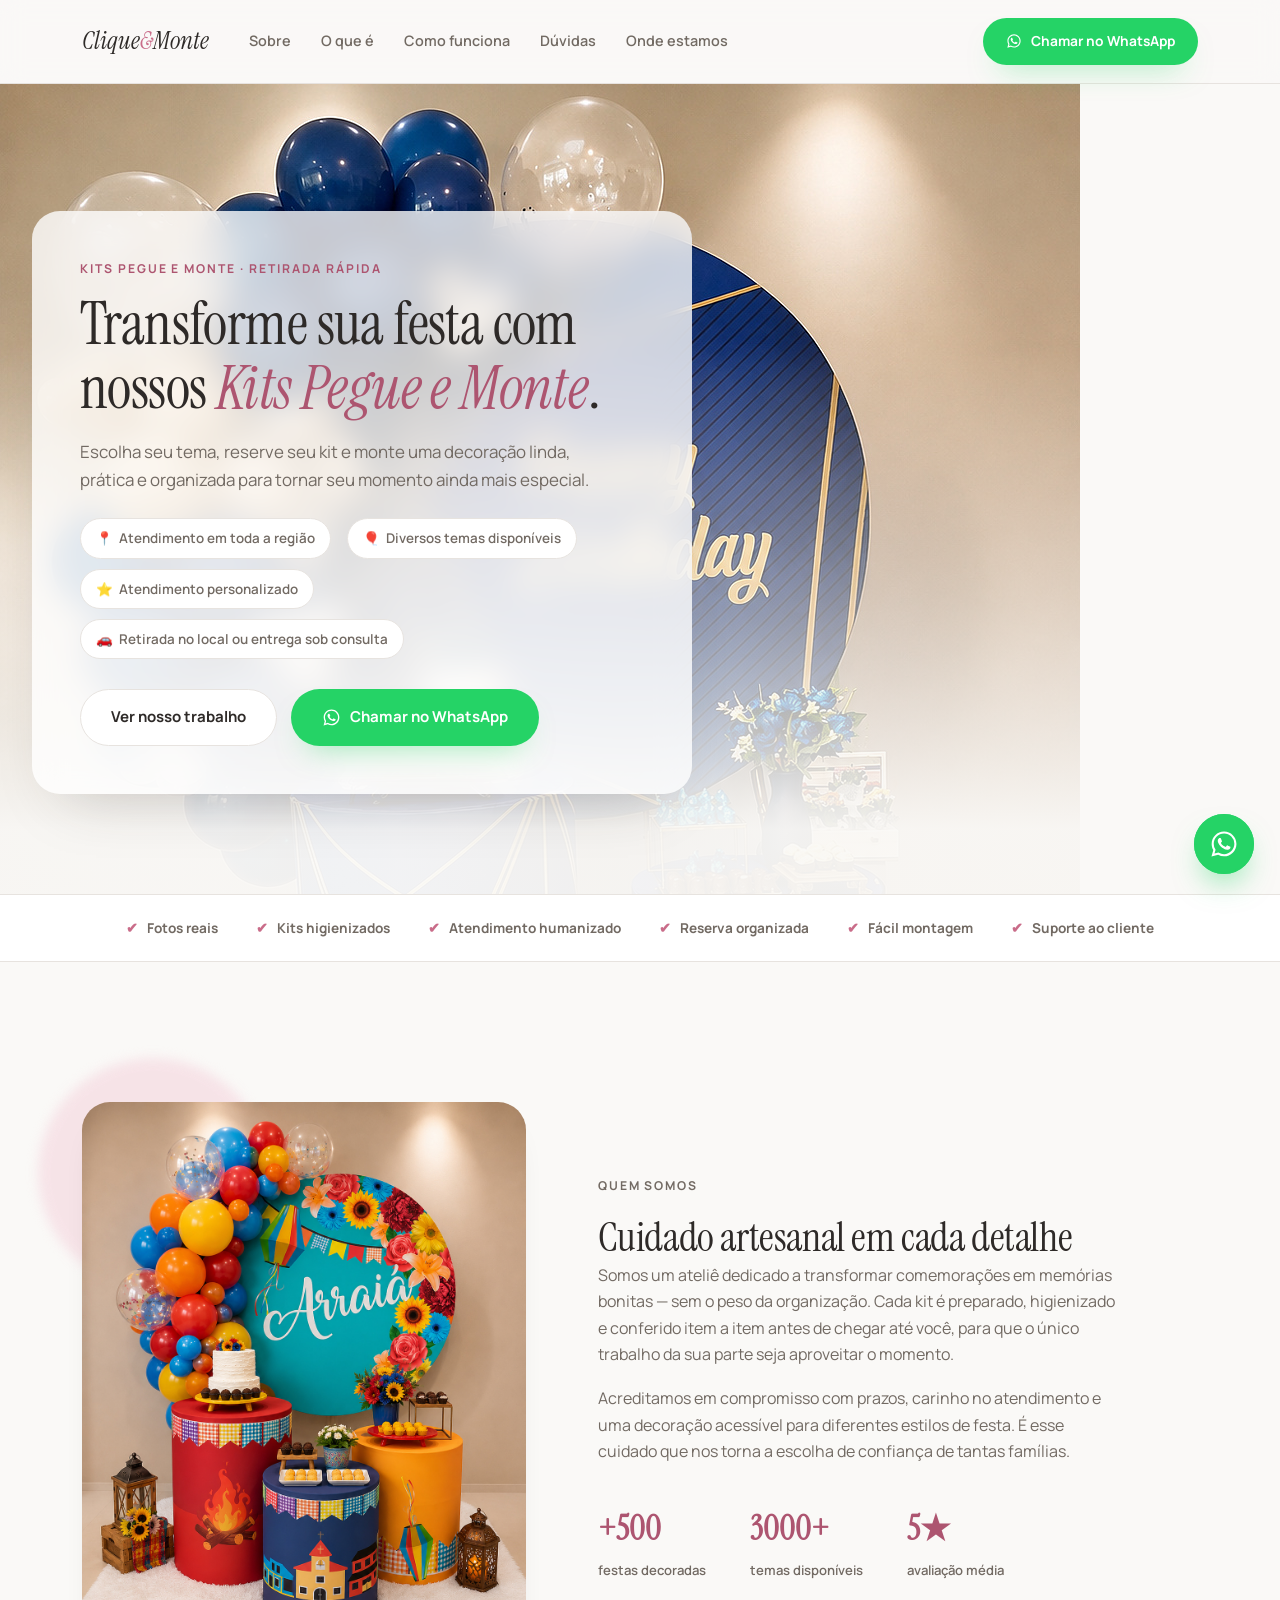
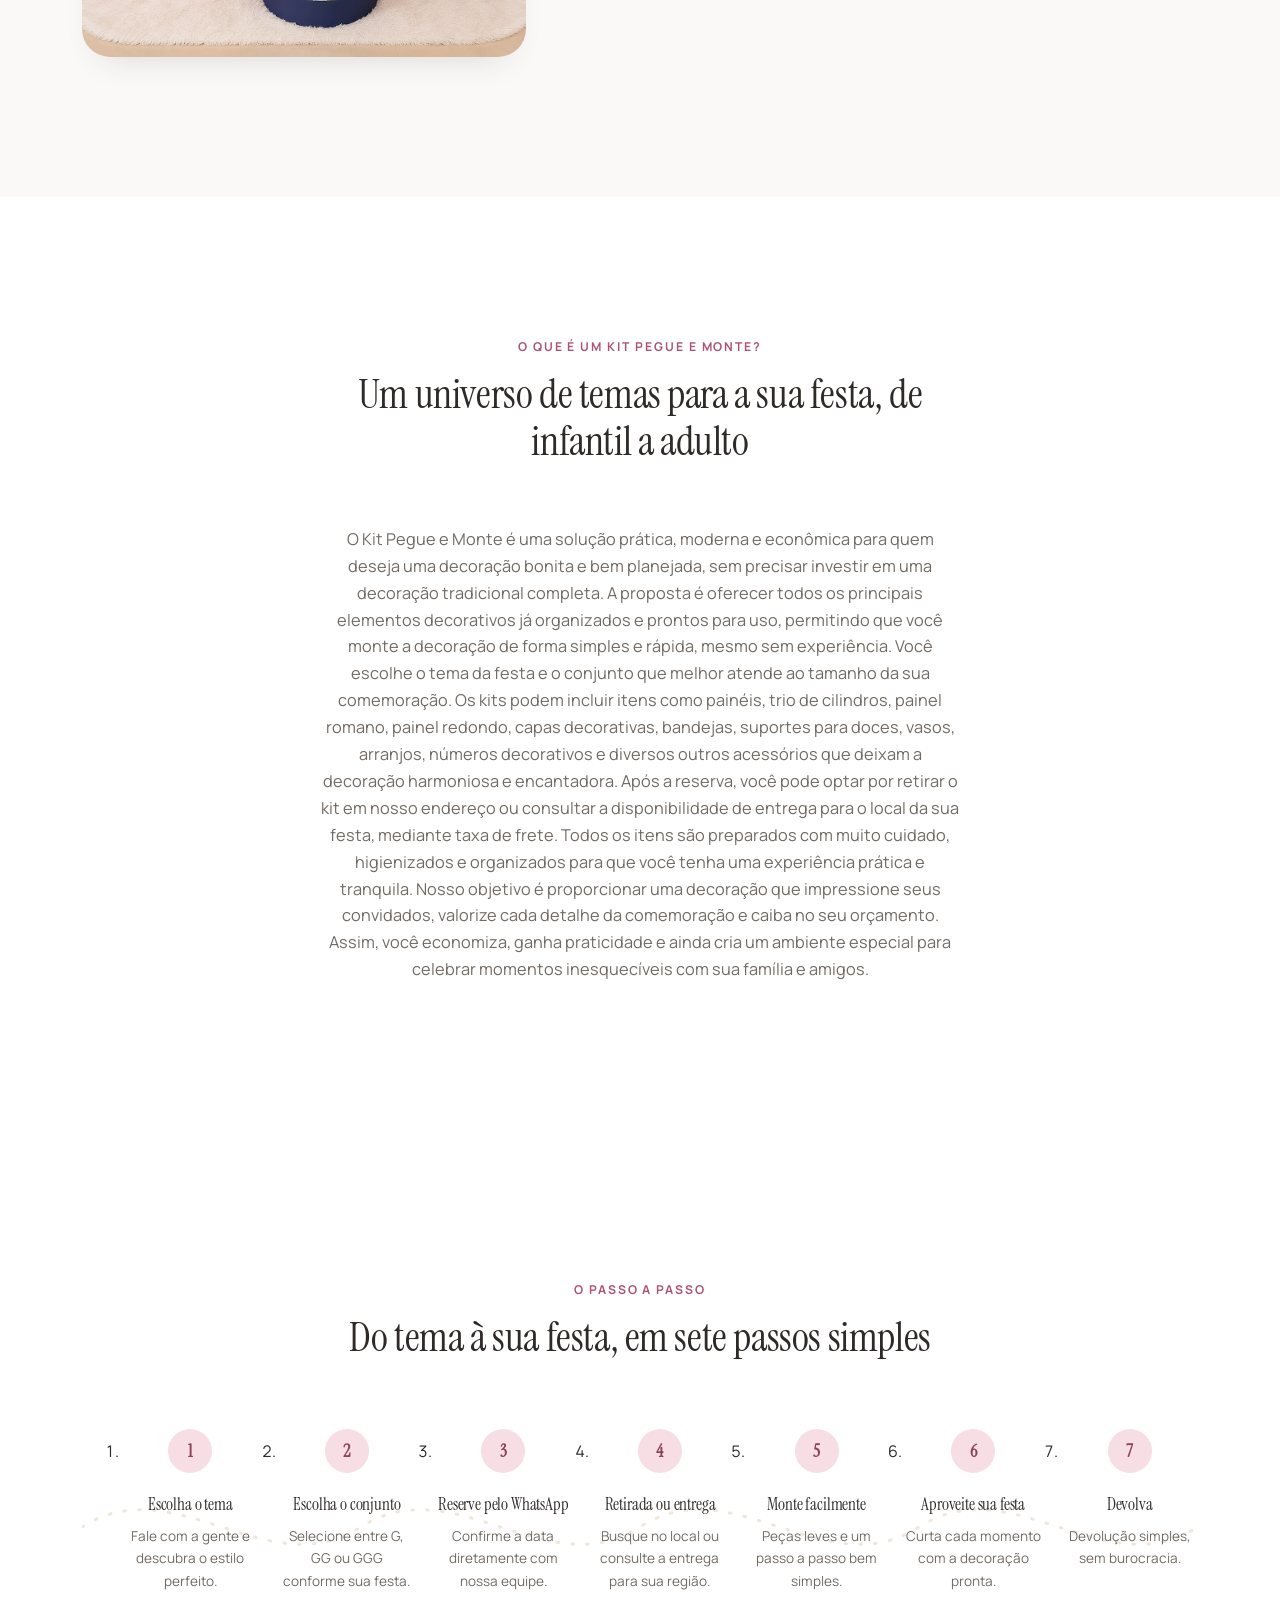
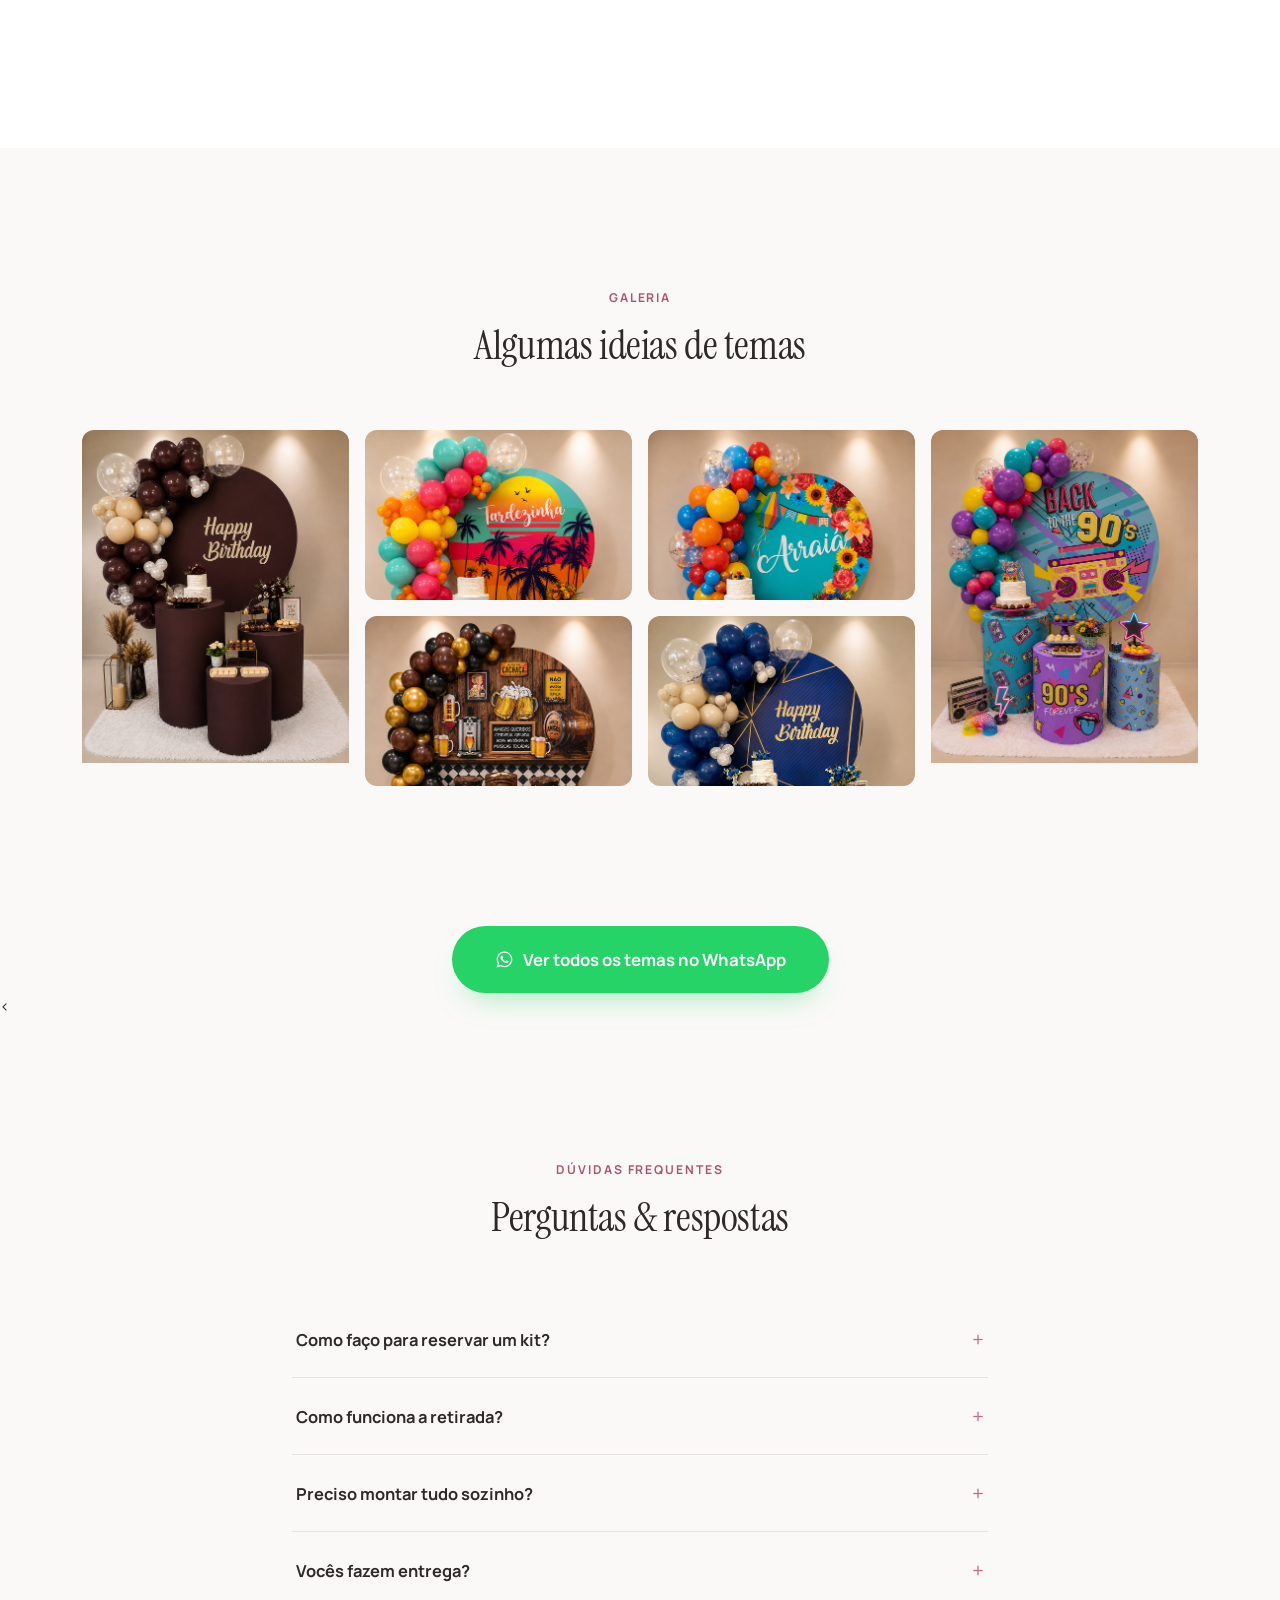
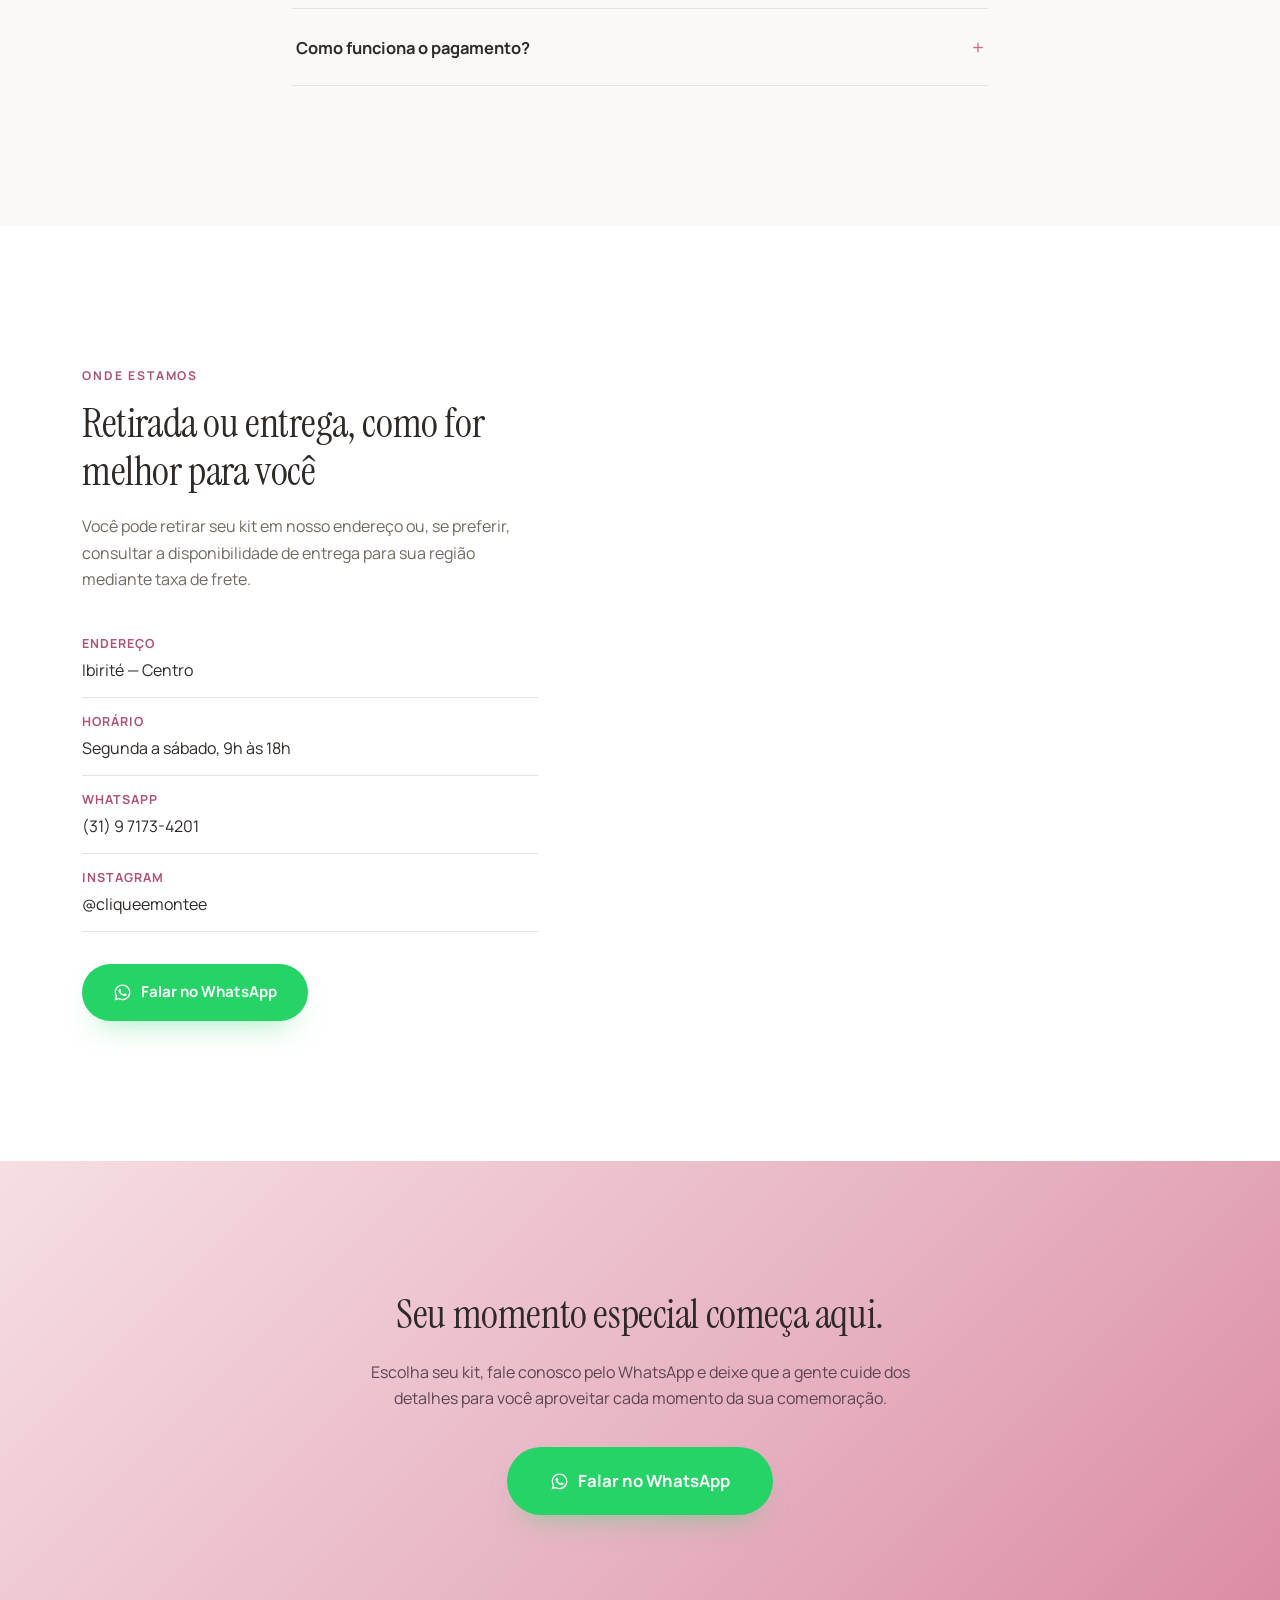
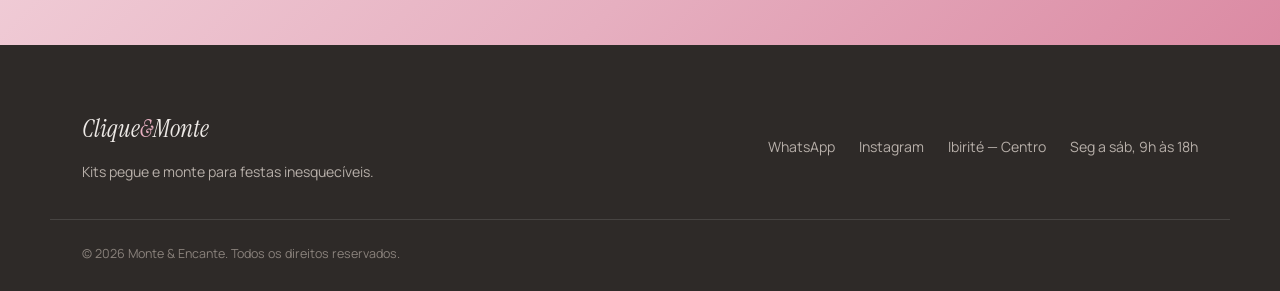
==== index.html @ 80a2d37a "teste1" ====
<!DOCTYPE html>
<html lang="pt-BR">

<head>
  <meta charset="UTF-8">
  <meta name="viewport" content="width=device-width, initial-scale=1.0">
  <title> Clique & Monte — Kits Pegue e Monte para Festas</title>
  <meta name="description"
    content="Locação de kits pegue e monte para decoração de festas. Escolha o tema, reserve, retire e monte com facilidade. Atendimento humanizado e opções para todos os orçamentos.">

  <meta property="og:type" content="website">
  <meta property="og:title" content="Ateliê Monte & Encante — Kits Pegue e Monte para Festas">
  <meta property="og:description"
    content="Escolha seu tema, reserve seu kit e monte uma decoração linda, prática e organizada para o seu momento especial.">
  <meta property="og:locale" content="pt_BR">

  <script type="application/ld+json">
{
  "@context": "https://schema.org",
  "@type": "LocalBusiness",
  "name": "Clique e Monte",
  "description": "Locação de kits pegue e monte para decoração de festas.",
  "areaServed": "Brasil",
  "priceRange": "$$"
}
</script>

  <link rel="preconnect" href="https://fonts.googleapis.com">
  <link rel="preconnect" href="https://fonts.gstatic.com" crossorigin>
  <link
    href="https://fonts.googleapis.com/css2?family=Instrument+Serif:ital@0;1&family=Manrope:wght@400;500;600;700;800&display=swap"
    rel="stylesheet">
  <link rel="stylesheet" href="style.css">
</head>

<body>

  <svg width="0" height="0" style="position:absolute" aria-hidden="true">
    <symbol id="wa-icon-path" viewBox="0 0 24 24">
      <path fill="currentColor"
        d="M12.04 2C6.58 2 2.13 6.45 2.13 11.91c0 1.75.46 3.44 1.32 4.94L2 22l5.29-1.39a9.87 9.87 0 0 0 4.75 1.21h.01c5.46 0 9.9-4.45 9.9-9.91C21.95 6.45 17.5 2 12.04 2Zm0 18.1a8.2 8.2 0 0 1-4.19-1.15l-.3-.18-3.14.82.84-3.06-.2-.32a8.18 8.18 0 0 1-1.26-4.4c0-4.53 3.69-8.22 8.25-8.22 2.2 0 4.27.86 5.83 2.42a8.17 8.17 0 0 1 2.41 5.81c0 4.53-3.69 8.28-8.24 8.28Zm4.52-6.16c-.25-.12-1.47-.72-1.7-.81-.23-.08-.39-.12-.56.13-.17.25-.64.81-.78.97-.14.17-.29.19-.53.06-.25-.12-1.04-.38-1.99-1.22-.73-.66-1.23-1.46-1.37-1.71-.14-.25-.02-.38.11-.51.11-.11.25-.29.37-.43.12-.14.16-.25.25-.41.08-.17.04-.31-.02-.43-.06-.12-.56-1.36-.77-1.86-.2-.48-.41-.42-.56-.43h-.48c-.17 0-.43.06-.66.31-.23.25-.86.85-.86 2.07 0 1.22.88 2.4 1 2.57.12.17 1.74 2.72 4.29 3.7.6.26 1.06.42 1.43.53.6.19 1.15.17 1.58.1.48-.07 1.47-.6 1.68-1.19.21-.58.21-1.08.14-1.19-.06-.11-.23-.17-.48-.29Z" />
    </symbol>
  </svg>

  <div class="thread-cursor" aria-hidden="true"></div>

  <!-- HEADER -->
  <header class="site-header" id="header">
    <div class="wrap header-inner">
      <a href="#top" class="logo">Clique<span>&</span>Monte</a>
      <nav class="main-nav" id="mainNav">
        <a href="#sobre">Sobre</a>
        <a href="#temas">O que é</a>

        <a href="#como-funciona">Como funciona</a>

        <a href="#faq">Dúvidas</a>
        <a href="#localizacao">Onde estamos</a>
      </nav>
      <a href="https://api.whatsapp.com/send/?phone=5531971734201&text&type=phone_number&app_absent=0&utm_source=ig"
        class="btn btn-whatsapp btn-nav" target="_blank" rel="noopener">
        <svg class="wa-ico" viewBox="0 0 24 24" aria-hidden="true">
          <use href="#wa-icon-path" />
        </svg>
        Chamar no WhatsApp
      </a>
      <button class="nav-toggle" id="navToggle" aria-label="Abrir menu" aria-expanded="false">
        <span></span><span></span><span></span>
      </button>
    </div>
  </header>

  <main id="top">

    <!-- HERO -->
    <section class="hero" id="hero">
      <div class="hero-media" aria-hidden="true">
        <div class="hero-photo-placeholder">
          <div class="hero-illustration">
            <img src="/img/instagram_01.jpg" alt="Kit Pegue e Monte">
          </div>
        </div>
      </div>
      <div class="hero-card">
        <p class="eyebrow">kits pegue e monte · retirada rápida</p>
        <h1>Transforme sua festa com nossos <em>Kits Pegue e Monte</em>.</h1>
        <p class="hero-text">Escolha seu tema, reserve seu kit e monte uma decoração linda, prática e organizada para
          tornar seu momento ainda mais especial.</p>
        <ul class="hero-meta">
          <li><span class="ico">📍</span> Atendimento em toda a região</li>
          <li><span class="ico">🎈</span> Diversos temas disponíveis</li>
          <li><span class="ico">⭐</span> Atendimento personalizado</li>
          <li><span class="ico">🚗</span> Retirada no local ou entrega sob consulta</li>
        </ul>
        <div class="hero-actions">
          <a href="#temas" class="btn btn-brand-outline">Ver nosso trabalho</a>
          <a href="https://api.whatsapp.com/send/?phone=5531971734201&text&type=phone_number&app_absent=0&utm_source=ig"
            class="btn btn-whatsapp" target="_blank" rel="noopener">
            <svg class="wa-ico" viewBox="0 0 24 24" aria-hidden="true">
              <use href="#wa-icon-path" />
            </svg>
            Chamar no WhatsApp
          </a>
        </div>
      </div>
    </section>

    <!-- FAIXA DE CONFIANÇA -->
    <section class="trust-strip">
      <div class="wrap trust-inner">
        <div class="trust-item"><span>✔</span>Fotos reais</div>
        <div class="trust-item"><span>✔</span>Kits higienizados</div>
        <div class="trust-item"><span>✔</span>Atendimento humanizado</div>
        <div class="trust-item"><span>✔</span>Reserva organizada</div>
        <div class="trust-item"><span>✔</span>Fácil montagem</div>
        <div class="trust-item"><span>✔</span>Suporte ao cliente</div>
      </div>
    </section>

    <!-- SOBRE -->
    <section class="about" id="sobre">
      <div class="wrap about-grid">
        <div class="about-visual" aria-hidden="true">
          <div class="blob blob-rose"></div>
          <div class="about-card-photo">
            <div class="hero-illustration">
              <img src="/img/instagram_04.jpg" alt="Kit Pegue e Monte">
            </div>
          </div>
        </div>
        <div class="about-copy">
          <p class="eyebrow">quem somos</p>
          <h2>Cuidado artesanal em cada detalhe</h2>
          <p>Somos um ateliê dedicado a transformar comemorações em memórias bonitas — sem o peso da organização. Cada
            kit é preparado, higienizado e conferido item a item antes de chegar até você, para que o único trabalho da
            sua parte seja aproveitar o momento.</p>
          <p>Acreditamos em compromisso com prazos, carinho no atendimento e uma decoração acessível para diferentes
            estilos de festa. É esse cuidado que nos torna a escolha de confiança de tantas famílias.</p>
          <div class="about-stats">
            <div><strong>+500</strong><span>festas decoradas</span></div>
            <div><strong>3000+</strong><span>temas disponíveis</span></div>
            <div><strong>5★</strong><span>avaliação média</span></div>
          </div>
        </div>
      </div>
    </section>

    <!-- NOSSOS TEMAS -->
    <section class="themes" id="temas">
      <div class="wrap">
        <div class="themes-head">
          <p class="eyebrow center">O que é um Kit Pegue e Monte?</p>
          <h2 class="center">Um universo de temas para a sua festa, de infantil a adulto</h2>
          <p class="themes-text center">

            O Kit Pegue e Monte é uma solução prática, moderna e econômica para quem deseja uma decoração bonita e bem
            planejada, sem precisar investir em uma decoração tradicional completa. A proposta é oferecer todos os
            principais elementos decorativos já organizados e prontos para uso, permitindo que você monte a decoração de
            forma simples e rápida, mesmo sem experiência.

            Você escolhe o tema da festa e o conjunto que melhor atende ao tamanho da sua comemoração. Os kits podem
            incluir itens como painéis, trio de cilindros, painel romano, painel redondo, capas decorativas, bandejas,
            suportes para doces, vasos, arranjos, números decorativos e diversos outros acessórios que deixam a
            decoração harmoniosa e encantadora.

            Após a reserva, você pode optar por retirar o kit em nosso endereço ou consultar a disponibilidade de
            entrega para o local da sua festa, mediante taxa de frete. Todos os itens são preparados com muito cuidado,
            higienizados e organizados para que você tenha uma experiência prática e tranquila.

            Nosso objetivo é proporcionar uma decoração que impressione seus convidados, valorize cada detalhe da
            comemoração e caiba no seu orçamento. Assim, você economiza, ganha praticidade e ainda cria um ambiente
            especial para celebrar momentos inesquecíveis com sua família e amigos.</p>
        </div>


      </div>
    </section>




    <!-- COMO FUNCIONA -->
    <section class="how" id="como-funciona">
      <div class="wrap">
        <p class="eyebrow center">o passo a passo</p>
        <h2 class="center">Do tema à sua festa, em sete passos simples</h2>
        <div class="garland-wrap">
          <svg class="garland-line" viewBox="0 0 1200 140" preserveAspectRatio="none" aria-hidden="true">
            <path
              d="M0,70 C100,10 200,130 300,70 C400,10 500,130 600,70 C700,10 800,130 900,70 C1000,10 1100,130 1200,70"
              fill="none" stroke="#E9DDCE" stroke-width="3" stroke-dasharray="2 14" stroke-linecap="round" />
          </svg>
          <ol class="how-steps">
            <li><span class="step-num">1</span>
              <h3>Escolha o tema</h3>
              <p>Fale com a gente e descubra o estilo perfeito.</p>
            </li>
            <li><span class="step-num">2</span>
              <h3>Escolha o conjunto</h3>
              <p>Selecione entre G, GG ou GGG conforme sua festa.</p>
            </li>
            <li><span class="step-num">3</span>
              <h3>Reserve pelo WhatsApp</h3>
              <p>Confirme a data diretamente com nossa equipe.</p>
            </li>
            <li><span class="step-num">4</span>
              <h3>Retirada ou entrega</h3>
              <p>Busque no local ou consulte a entrega para sua região.</p>
            </li>
            <li><span class="step-num">5</span>
              <h3>Monte facilmente</h3>
              <p>Peças leves e um passo a passo bem simples.</p>
            </li>
            <li><span class="step-num">6</span>
              <h3>Aproveite sua festa</h3>
              <p>Curta cada momento com a decoração pronta.</p>
            </li>
            <li><span class="step-num">7</span>
              <h3>Devolva</h3>
              <p>Devolução simples, sem burocracia.</p>
            </li>
          </ol>
        </div>
      </div>
    </section>





    <!-- GALERIA -->
    <section class="gallery" id="galeria">
      <div class="wrap">
        <p class="eyebrow center">galeria</p>
        <h2 class="center">Algumas ideias de temas</h2>
        <div class="gallery-grid" id="galleryGrid"></div>
      </div>


    </section>

    <div class="themes-cta">
      <a href="https://api.whatsapp.com/send/?phone=5531971734201&text&type=phone_number&app_absent=0&utm_source=ig"
        class="btn btn-whatsapp btn-lg" target="_blank" rel="noopener">
        <svg class="wa-ico" viewBox="0 0 24 24" aria-hidden="true">
          <use href="#wa-icon-path" />
        </svg>
        Ver todos os temas no WhatsApp
      </a>
    </div>

    < <!-- FAQ -->
      <section class="faq" id="faq">
        <div class="wrap faq-wrap">
          <p class="eyebrow center">dúvidas frequentes</p>
          <h2 class="center">Perguntas & respostas</h2>
          <div class="faq-list" id="faqList">
            <div class="faq-item">
              <button class="faq-question">Como faço para reservar um kit? <span>+</span></button>
              <div class="faq-answer">
                <p>É simples: pense no tema de sua ideia e fale com a gente pelo WhatsApp para confirmar a
                  data e a disponibilidade, temos praticamente TODOS.</p>
              </div>
            </div>
            <div class="faq-item">
              <button class="faq-question">Como funciona a retirada? <span>+</span></button>
              <div class="faq-answer">
                <p>Combinamos um horário para você retirar o kit já organizado e conferido em nosso ponto de
                  atendimento.</p>
              </div>
            </div>
            <div class="faq-item">
              <button class="faq-question">Preciso montar tudo sozinho? <span>+</span></button>
              <div class="faq-answer">
                <p>Sim, mas com muita facilidade: as peças são leves e vêm com orientações simples de montagem.</p>
              </div>
            </div>
            <div class="faq-item">
              <button class="faq-question">Vocês fazem entrega? <span>+</span></button>
              <div class="faq-answer">
                <p>Fazemos sim! Você escolhe onde quer deixar o kit e levamos até lá. Tudo isso sem complicações.</p>
              </div>
            </div>
            <div class="faq-item">
              <button class="faq-question">Como funciona o pagamento? <span>+</span></button>
              <div class="faq-answer">
                <p>As formas de pagamento e valores são combinados diretamente com nossa equipe no momento da reserva.
                </p>
              </div>
            </div>
          </div>
        </div>
      </section>

      <!-- LOCALIZAÇÃO -->
      <section class="location" id="localizacao">
        <div class="wrap location-grid">
          <div class="location-info">
            <p class="eyebrow">onde estamos</p>
            <h2>Retirada ou entrega, como for melhor para você</h2>
            <p class="location-note">Você pode retirar seu kit em nosso endereço ou, se preferir, consultar a
              disponibilidade de entrega para sua região mediante taxa de frete.</p>
            <ul class="location-list">
              <li><strong>Endereço</strong><span>Ibirité — Centro</span></li>
              <li><strong>Horário</strong><span>Segunda a sábado, 9h às 18h</span></li>
              <li><strong>WhatsApp</strong><span>(31) 9 7173-4201</span></li>
              <li><strong>Instagram</strong><span>@cliqueemontee</span></li>
            </ul>
            <a href="https://api.whatsapp.com/send/?phone=5531971734201&text&type=phone_number&app_absent=0&utm_source=ig"
              class="btn btn-whatsapp" target="_blank" rel="noopener">
              <svg class="wa-ico" viewBox="0 0 24 24" aria-hidden="true">
                <use href="#wa-icon-path" />
              </svg>
              Falar no WhatsApp
            </a>
          </div>
          <div class="location-map" aria-hidden="true">
            <iframe
              src="https://www.google.com/maps/embed?pb=!1m14!1m12!1m3!1d3700.8922412410343!2d-44.06471689824939!3d-20.020961139958132!2m3!1f0!2f0!3f0!3m2!1i1024!2i768!4f13.1!5e0!3m2!1spt-BR!2sbr!4v1784612670864!5m2!1spt-BR!2sbr"
              width="600" height="450" style="border:0;" allowfullscreen="" loading="lazy"
              referrerpolicy="strict-origin-when-cross-origin"></iframe>
          </div>
        </div>
      </section>

      <!-- CTA FINAL -->
      <section class="final-cta">
        <div class="wrap final-cta-inner">
          <h2>Seu momento especial começa aqui.</h2>
          <p>Escolha seu kit, fale conosco pelo WhatsApp e deixe que a gente cuide dos detalhes para você aproveitar
            cada momento da sua comemoração.</p>
          <a href="https://api.whatsapp.com/send/?phone=5531971734201&text&type=phone_number&app_absent=0&utm_source=ig"
            class="btn btn-whatsapp btn-lg" target="_blank" rel="noopener">
            <svg class="wa-ico" viewBox="0 0 24 24" aria-hidden="true">
              <use href="#wa-icon-path" />
            </svg>
            Falar no WhatsApp
          </a>
        </div>
      </section>

  </main>

  <!-- RODAPÉ -->
  <footer class="site-footer">
    <div class="wrap footer-inner">
      <div class="footer-brand">
        <span class="logo">Clique<span>&</span>Monte</span>
        <p>Kits pegue e monte para festas inesquecíveis.</p>
      </div>
      <div class="footer-links">
        <a href="https://api.whatsapp.com/send/?phone=5531971734201&text&type=phone_number&app_absent=0&utm_source=ig"
          target="_blank" rel="noopener">WhatsApp</a>
        <a href="https://www.instagram.com/cliqueemontee/" target="_blank" rel="noopener">Instagram</a>
        <a href="#localizacao">Ibirité — Centro</a>
        <span>Seg a sáb, 9h às 18h</span>
      </div>
    </div>
    <div class="wrap footer-bottom">© 2026 Monte &amp; Encante. Todos os direitos reservados.</div>
  </footer>

  <!-- LIGHTBOX -->
  <div class="lightbox" id="lightbox">
    <button class="lightbox-close" id="lightboxClose" aria-label="Fechar">×</button>
    <div class="lightbox-content" id="lightboxContent"></div>
  </div>

  <a href="https://api.whatsapp.com/send/?phone=5531971734201&text&type=phone_number&app_absent=0&utm_source=ig"
    class="whatsapp-float" target="_blank" rel="noopener" aria-label="Falar no WhatsApp">
    <span class="whatsapp-float-ring" aria-hidden="true"></span>
    <svg viewBox="0 0 24 24" aria-hidden="true">
      <use href="#wa-icon-path" />
    </svg>
  </a>

  <script src="script.js"></script>
</body>

</html>
---- style.css ----
/* =========================================================
   TOKENS
   Brand: rose (single accent hue) + white / off-white / light
   gray / graphite. WhatsApp green reserved exclusively for
   actions that open WhatsApp.
========================================================= */
:root{
  --bg:#FAF9F7;
  --white:#FFFFFF;
  --gray-100:#F3F1EF;
  --gray-200:#E7E3DF;
  --gray-400:#B8B2AB;

  --rose-50:#FBF1F3;
  --rose-100:#F6DEE4;
  --rose-200:#EFC6D2;
  --rose-300:#E6AFC0;
  --rose-400:#DB8AA3;
  --rose-500:#C96C89;
  --rose-600:#AD5570;
  --rose-700:#8C4359;

  --ink:#2E2A28;
  --ink-soft:#726A63;

  --whatsapp:#25D366;
  --whatsapp-dark:#1DA851;

  --font-display:'Instrument Serif', serif;
  --font-body:'Manrope', sans-serif;

  --radius-lg:28px;
  --radius-md:18px;
  --radius-sm:12px;
  --shadow-soft:0 30px 60px -34px rgba(46,42,40,.28);
  --shadow-card:0 18px 36px -22px rgba(46,42,40,.2);
  --ease:cubic-bezier(.22,1,.36,1);
}

*,*::before,*::after{box-sizing:border-box;}
html{scroll-behavior:smooth;}
body{
  margin:0;
  background:var(--bg);
  color:var(--ink);
  font-family:var(--font-body);
  font-size:16px;
  line-height:1.65;
  -webkit-font-smoothing:antialiased;
}
@media (prefers-reduced-motion:reduce){
  html{scroll-behavior:auto;}
  *{animation-duration:0.001ms !important; transition-duration:0.001ms !important;}
}

img,svg{display:block; max-width:100%;}
a{color:inherit; text-decoration:none;}
ul{list-style:none; margin:0; padding:0;}
button{font-family:inherit;}

.wrap{max-width:1180px; margin:0 auto; padding:0 32px;}

h1,h2,h3{font-family:var(--font-display); font-weight:400; margin:0; color:var(--ink); letter-spacing:-.01em;}
h1{font-size:clamp(2.5rem,4.6vw,3.8rem); line-height:1.08;}
h2{font-size:clamp(2rem,3.2vw,2.7rem); line-height:1.16;}
h3{font-size:1.28rem;}
h1 em{font-style:italic; color:var(--rose-600);}

.eyebrow{
  font-family:var(--font-body);
  font-size:.76rem;
  letter-spacing:.16em;
  text-transform:uppercase;
  color:var(--rose-600);
  font-weight:700;
  margin:0 0 14px;
}
.center{text-align:center; margin-left:auto; margin-right:auto;}
h2.center{margin-bottom:60px;}

/* focus visibility */
a:focus-visible, button:focus-visible{
  outline:2px solid var(--rose-500);
  outline-offset:3px;
  border-radius:6px;
}

/* =========================================================
   BUTTONS
========================================================= */
.btn{
  display:inline-flex;
  align-items:center;
  justify-content:center;
  gap:9px;
  padding:15px 30px;
  border-radius:999px;
  font-weight:700;
  font-size:.94rem;
  border:1.5px solid transparent;
  cursor:pointer;
  transition:transform .35s var(--ease), box-shadow .35s var(--ease), background .3s ease, border-color .3s ease;
  white-space:nowrap;
}
.wa-ico{width:19px; height:19px; flex-shrink:0;}

/* Brand actions (institutional / navigation, non-WhatsApp) */
.btn-brand{
  background:var(--rose-500);
  color:var(--white);
  box-shadow:0 16px 30px -16px rgba(201,108,137,.55);
}
.btn-brand:hover{background:var(--rose-600); transform:translateY(-3px);}
.btn-brand-outline{
  background:var(--white);
  color:var(--ink);
  border-color:var(--gray-200);
}
.btn-brand-outline:hover{transform:translateY(-3px); border-color:var(--rose-400); color:var(--rose-600);}

/* WhatsApp actions — exclusive green, official association */
.btn-whatsapp{
  background:var(--whatsapp);
  color:var(--white);
  box-shadow:0 16px 30px -16px rgba(37,211,102,.5);
}
.btn-whatsapp:hover{background:var(--whatsapp-dark); transform:translateY(-3px); box-shadow:0 22px 34px -16px rgba(37,211,102,.55);}

.btn-lg{padding:19px 42px; font-size:1.05rem;}
.btn-nav{margin-left:auto; padding:11px 22px; font-size:.86rem;}
.btn-nav .wa-ico{width:16px; height:16px;}

/* =========================================================
   HEADER
========================================================= */
.site-header{
  position:sticky; top:0; z-index:60;
  background:rgba(250,249,247,.86);
  backdrop-filter:blur(12px);
  border-bottom:1px solid var(--gray-200);
  transition:box-shadow .3s ease;
}
.header-inner{
  display:flex; align-items:center; gap:40px;
  padding-top:18px; padding-bottom:18px;
}
.logo{
  font-family:var(--font-display);
  font-size:1.55rem;
  font-style:italic;
  flex-shrink:0;
  color:var(--ink);
}
.logo span{color:var(--rose-500);}
.main-nav{display:flex; gap:30px; flex:1;}
.main-nav a{
  font-size:.9rem; font-weight:600; color:var(--ink-soft);
  transition:color .25s ease;
  position:relative;
}
.main-nav a:hover{color:var(--ink);}
.main-nav a::after{
  content:''; position:absolute; left:0; bottom:-6px; width:0; height:2px;
  background:var(--rose-500); transition:width .3s var(--ease);
}
.main-nav a:hover::after{width:100%;}
.nav-toggle{
  display:none; flex-direction:column; gap:5px;
  background:none; border:none; cursor:pointer; padding:6px;
}
.nav-toggle span{width:22px; height:2px; background:var(--ink); border-radius:2px;}

/* =========================================================
   HERO
========================================================= */
.hero{
  position:relative;
  min-height:90vh;
  display:flex;
  align-items:flex-end;
  padding:40px 0 100px;
  overflow:hidden;
}
.hero-media{position:absolute; inset:0; z-index:0;}
.hero-photo-placeholder{width:100%; height:100%;}
.hero-illustration{width:100%; height:100%; object-fit:cover;}
.hero-media::after{
  content:'';
  position:absolute; inset:0;
  background:linear-gradient(180deg, rgba(250,249,247,0) 32%, rgba(250,249,247,.96) 92%);
}
.hero-card{
  position:relative; z-index:1;
  max-width:660px;
  margin:0 32px;
  background:rgba(255,255,255,.78);
  backdrop-filter:blur(16px);
  border-radius:var(--radius-lg);
  padding:48px;
  box-shadow:var(--shadow-soft);
  animation:rise 1s var(--ease) both;
}
@keyframes rise{from{opacity:0; transform:translateY(26px);} to{opacity:1; transform:translateY(0);}}
.hero-text{color:var(--ink-soft); font-size:1.06rem; margin:18px 0 24px; max-width:530px;}
.hero-meta{display:flex; flex-wrap:wrap; gap:10px 16px; margin-bottom:30px;}
.hero-meta li{
  display:flex; align-items:center; gap:6px;
  font-size:.84rem; font-weight:600; color:var(--ink-soft);
  background:var(--white); padding:8px 15px; border-radius:999px;
  border:1px solid var(--gray-200);
}
.hero-actions{display:flex; gap:14px; flex-wrap:wrap;}

/* =========================================================
   TRUST STRIP
========================================================= */
.trust-strip{
  background:var(--white);
  border-top:1px solid var(--gray-200);
  border-bottom:1px solid var(--gray-200);
  padding:22px 0;
}
.trust-inner{
  display:flex; flex-wrap:wrap; justify-content:center;
  gap:16px 38px;
}
.trust-item{
  display:flex; align-items:center; gap:9px;
  font-size:.85rem; font-weight:700; color:var(--ink-soft);
}
.trust-item span{color:var(--rose-500); font-weight:800;}

/* =========================================================
   ABOUT
========================================================= */
.about{padding:140px 0;}
.about-grid{
  display:grid; grid-template-columns:.85fr 1.15fr; gap:72px; align-items:center;
}
.about-visual{position:relative;}
.blob-rose{
  position:absolute; width:230px; height:230px; border-radius:50%;
  background:var(--rose-100); filter:blur(6px); opacity:.8;
  top:-44px; left:-44px; z-index:0;
}
.about-card-photo{position:relative; z-index:1; border-radius:var(--radius-lg); overflow:hidden; box-shadow:var(--shadow-card);}
.about-copy p{color:var(--ink-soft); margin:0 0 18px; max-width:520px;}
.about-stats{display:flex; gap:44px; margin-top:36px;}
.about-stats strong{display:block; font-family:var(--font-display); font-size:2.1rem; color:var(--rose-600);}
.about-stats span{font-size:.82rem; color:var(--ink-soft); font-weight:600;}

/* =========================================================
   HOW IT WORKS
========================================================= */
.how{padding:140px 0; background:var(--white);}
.garland-wrap{position:relative;}
.garland-line{position:absolute; top:36px; left:0; width:100%; height:140px; z-index:0; opacity:.7;}
.how-steps{
  position:relative; z-index:1;
  display:grid; grid-template-columns:repeat(7,1fr); gap:20px;
}
.how-steps li{text-align:center; padding-top:8px;}
.step-num{
  display:inline-flex; align-items:center; justify-content:center;
  width:44px; height:44px; border-radius:50%;
  background:var(--rose-100); color:var(--rose-700); font-weight:800;
  margin-bottom:18px; box-shadow:var(--shadow-card);
  font-family:var(--font-display); font-size:1.15rem;
}
.how-steps h3{font-size:1.05rem; margin-bottom:6px;}
.how-steps p{font-size:.85rem; color:var(--ink-soft); margin:0;}

/* =========================================================
   SETS
========================================================= */
.sets{padding:140px 0;}
.sets-grid{display:grid; grid-template-columns:repeat(3,1fr); gap:28px;}
.set-card{
  position:relative;
  background:var(--white); border-radius:var(--radius-md); padding:40px 34px;
  border:1px solid var(--gray-200); box-shadow:var(--shadow-card);
  transition:transform .4s var(--ease), box-shadow .4s var(--ease);
  display:flex; flex-direction:column;
}
.set-card:hover{transform:translateY(-8px); box-shadow:0 30px 46px -22px rgba(46,42,40,.24);}
.set-card--highlight{border-color:var(--rose-300);}
.set-highlight-badge{
  position:absolute; top:-13px; left:34px;
  background:var(--rose-500); color:var(--white);
  font-size:.7rem; font-weight:800; letter-spacing:.04em;
  padding:6px 14px; border-radius:999px;
}
.set-tag{
  width:54px; height:54px; border-radius:50%;
  display:flex; align-items:center; justify-content:center;
  font-weight:700; font-family:var(--font-display); font-size:1.3rem;
  margin-bottom:20px;
  background:var(--rose-100); color:var(--rose-700);
}
.set-desc{color:var(--ink-soft); margin:0 0 20px;}
.set-card ul{margin-bottom:28px; flex:1;}
.set-card li{
  position:relative; padding-left:24px; margin-bottom:11px; font-size:.92rem; color:var(--ink);
}
.set-card li::before{content:'✓'; position:absolute; left:0; color:var(--rose-500); font-weight:700;}
.sets-note{text-align:center; margin-top:48px; color:var(--ink-soft); font-family:var(--font-display); font-style:italic; font-size:1.3rem;}

/* =========================================================
   THEMES (replaces static catalog — institutional preview)
========================================================= */
.themes{padding:140px 0; background:var(--white);}
.themes-head{max-width:640px; margin:0 auto;}
.themes-text{color:var(--ink-soft); font-size:1.02rem; margin-top:6px;}
.themes-mosaic{
  display:grid;
  grid-template-columns:repeat(6,1fr);
  gap:16px;
  margin:56px 0 48px;
}
.theme-photo{
  border-radius:var(--radius-md);
  overflow:hidden;
  aspect-ratio:3/4;
  box-shadow:var(--shadow-card);
  transition:transform .45s var(--ease);
}
.theme-photo:hover{transform:translateY(-6px);}
.theme-photo svg{width:100%; height:100%; object-fit:cover;}
.theme-photo:nth-child(2n){margin-top:26px;}
.themes-cta{text-align:center;}

/* =========================================================
   EXTRAS
========================================================= */
.extras{padding:120px 0;}
.extras-grid{
  display:grid; grid-template-columns:repeat(7,1fr); gap:18px;
}
.extra-item{text-align:center;}
.extra-ico{
  width:66px; height:66px; border-radius:50%;
  display:flex; align-items:center; justify-content:center;
  font-size:1.5rem; margin:0 auto 14px;
  background:var(--rose-100);
  transition:transform .35s var(--ease), background .3s ease;
}
.extra-item:nth-child(even) .extra-ico{background:var(--gray-100);}
.extra-item:hover .extra-ico{transform:translateY(-6px) scale(1.06); background:var(--rose-200);}
.extra-item span{font-size:.82rem; font-weight:700; color:var(--ink-soft);}

/* =========================================================
   DIFFERENTIALS
========================================================= */
.diff{padding:120px 0; background:var(--white);}
.diff-grid{display:grid; grid-template-columns:repeat(3,1fr); gap:40px 34px;}
.diff-item{text-align:left;}
.diff-ico{
  width:54px; height:54px; border-radius:16px;
  display:flex; align-items:center; justify-content:center; font-size:1.3rem;
  margin-bottom:18px;
  background:var(--rose-100);
}
.diff-item:nth-child(even) .diff-ico{background:var(--gray-100);}
.diff-item h3{margin-bottom:9px; font-size:1.18rem;}
.diff-item p{color:var(--ink-soft); font-size:.9rem; margin:0;}

/* =========================================================
   GALLERY
========================================================= */
.gallery{padding:140px 0;}
.gallery-grid{
  display:grid; grid-template-columns:repeat(4,1fr); grid-auto-rows:170px; gap:16px;
}
.gallery-grid .g-item:nth-child(3n+1){grid-row:span 2;}
.g-item{
  border-radius:var(--radius-sm); overflow:hidden; cursor:pointer;
  position:relative;
}
.g-item svg{width:100%; height:100%; transition:transform .5s var(--ease);}
.g-item:hover svg{transform:scale(1.06);}
.g-item::after{
  content:'🔍'; position:absolute; inset:0; display:flex; align-items:center; justify-content:center;
  background:rgba(46,42,40,0); opacity:0; transition:all .3s ease; font-size:1.3rem;
}
.g-item:hover::after{background:rgba(46,42,40,.28); opacity:1;}

/* =========================================================
   TESTIMONIALS
========================================================= */
.testimonials{padding:140px 0; background:var(--white);}
.testimonials-grid{display:grid; grid-template-columns:repeat(3,1fr); gap:28px;}
.testimonial-card{
  background:var(--bg); border-radius:var(--radius-md); padding:32px;
  border:1px solid var(--gray-200);
  transition:transform .4s var(--ease), box-shadow .4s var(--ease);
}
.testimonial-card:hover{transform:translateY(-5px); box-shadow:var(--shadow-card);}
.stars{color:var(--rose-400); letter-spacing:3px; margin-bottom:16px;}
.testimonial-card p{font-size:.95rem; color:var(--ink); margin:0 0 24px; font-style:italic;}
.testimonial-author{display:flex; align-items:center; gap:11px;}
.avatar{width:38px; height:38px; border-radius:50%; background:var(--rose-200);}
.testimonial-author:nth-of-type(even) .avatar{background:var(--gray-200);}
.testimonial-card:nth-child(even) .avatar{background:var(--gray-200);}
.testimonial-author span{font-weight:700; font-size:.85rem;}

/* =========================================================
   FAQ
========================================================= */
.faq{padding:140px 0;}
.faq-wrap{max-width:760px;}
.faq-item{border-bottom:1px solid var(--gray-200);}
.faq-question{
  width:100%; text-align:left; background:none; border:none; cursor:pointer;
  display:flex; justify-content:space-between; align-items:center;
  padding:24px 4px; font-size:1.03rem; font-weight:700; color:var(--ink);
}
.faq-question span{font-size:1.3rem; color:var(--rose-500); transition:transform .35s var(--ease); font-weight:400;}
.faq-item.is-open .faq-question span{transform:rotate(45deg);}
.faq-answer{max-height:0; overflow:hidden; transition:max-height .4s var(--ease);}
.faq-answer p{margin:0 4px 24px; color:var(--ink-soft); font-size:.92rem; max-width:600px;}

/* =========================================================
   LOCATION
========================================================= */
.location{padding:140px 0; background:var(--white);}
.location-grid{display:grid; grid-template-columns:1fr 1fr; gap:60px; align-items:center;}
.location-note{color:var(--ink-soft); margin:18px 0 0; max-width:460px;}
.location-list{margin:28px 0 32px;}
.location-list li{
  display:flex; flex-direction:column; gap:2px;
  padding:14px 0; border-bottom:1px solid var(--gray-200);
}
.location-list strong{font-size:.78rem; text-transform:uppercase; letter-spacing:.08em; color:var(--rose-600);}
.location-map svg{border-radius:var(--radius-lg); box-shadow:var(--shadow-card);}

/* =========================================================
   FINAL CTA
========================================================= */
.final-cta{
  padding:130px 0;
  background:linear-gradient(135deg, var(--rose-100), var(--rose-300) 60%, var(--rose-400));
  text-align:center;
}
.final-cta-inner{max-width:640px; margin:0 auto;}
.final-cta h2{margin-bottom:20px; color:var(--ink);}
.final-cta p{color:#5C4552; margin:0 0 36px;}

/* =========================================================
   FOOTER
========================================================= */
.site-footer{background:var(--ink); color:#EDE9E6; padding:64px 0 26px;}
.footer-inner{display:flex; justify-content:space-between; flex-wrap:wrap; gap:32px; padding-bottom:36px; border-bottom:1px solid rgba(255,255,255,.12);}
.footer-brand .logo{color:#EDE9E6;}
.footer-brand .logo span{color:var(--rose-300);}
.footer-brand p{color:#B7AFA9; margin:10px 0 0; font-size:.88rem;}
.footer-links{display:flex; flex-wrap:wrap; gap:24px; align-items:center;}
.footer-links a, .footer-links span{font-size:.88rem; color:#B7AFA9;}
.footer-links a:hover{color:#fff;}
.footer-bottom{padding-top:24px; font-size:.78rem; color:#8A827C;}

/* =========================================================
   LIGHTBOX
========================================================= */
.lightbox{
  position:fixed; inset:0; background:rgba(46,42,40,.9); z-index:100;
  display:flex; align-items:center; justify-content:center;
  opacity:0; pointer-events:none; transition:opacity .35s ease;
}
.lightbox.is-open{opacity:1; pointer-events:all;}
.lightbox-content{width:min(600px,88vw); border-radius:var(--radius-md); overflow:hidden;}
.lightbox-content svg{width:100%; height:100%;}
.lightbox-close{
  position:absolute; top:26px; right:32px; background:none; border:none;
  color:#fff; font-size:2.2rem; cursor:pointer; line-height:1;
}

/* =========================================================
   FLOATING WHATSAPP BUTTON
========================================================= */
.whatsapp-float{
  position:fixed;
  right:26px; bottom:26px;
  width:60px; height:60px;
  border-radius:50%;
  background:var(--whatsapp);
  display:flex; align-items:center; justify-content:center;
  box-shadow:0 16px 30px -10px rgba(37,211,102,.55);
  z-index:80;
  transition:transform .35s var(--ease), box-shadow .35s var(--ease), background .3s ease;
}
.whatsapp-float svg{width:30px; height:30px; color:var(--white);}
.whatsapp-float:hover{
  transform:translateY(-4px) scale(1.06);
  background:var(--whatsapp-dark);
  box-shadow:0 22px 38px -12px rgba(37,211,102,.6);
}
.whatsapp-float-ring{
  position:absolute; inset:0; border-radius:50%;
  border:2px solid var(--whatsapp);
  animation:wa-pulse 2.6s ease-out infinite;
}
@keyframes wa-pulse{
  0%{transform:scale(1); opacity:.6;}
  100%{transform:scale(1.7); opacity:0;}
}
@media (prefers-reduced-motion:reduce){
  .whatsapp-float-ring{animation:none; display:none;}
}

/* =========================================================
   RESPONSIVE
========================================================= */
@media (max-width:1024px){
  .about-grid, .location-grid{grid-template-columns:1fr;}
  .how-steps{grid-template-columns:repeat(4,1fr); row-gap:36px;}
  .garland-line{display:none;}
  .sets-grid, .testimonials-grid{grid-template-columns:1fr;}
  .diff-grid{grid-template-columns:repeat(2,1fr);}
  .extras-grid{grid-template-columns:repeat(4,1fr); row-gap:28px;}
  .gallery-grid{grid-template-columns:repeat(3,1fr);}
  .themes-mosaic{grid-template-columns:repeat(3,1fr);}
}
@media (max-width:760px){
  .main-nav{
    position:fixed; top:73px; left:0; right:0; bottom:0;
    background:var(--bg); flex-direction:column; padding:30px 32px;
    gap:6px; transform:translateX(100%); transition:transform .4s var(--ease);
  }
  .main-nav.is-open{transform:translateX(0);}
  .main-nav a{padding:14px 0; border-bottom:1px solid var(--gray-200); font-size:1.05rem;}
  .nav-toggle{display:flex;}
  .btn-nav{display:none;}
  .hero-card{padding:32px; margin:0 16px;}
  .how-steps{grid-template-columns:repeat(2,1fr);}
  .diff-grid{grid-template-columns:1fr;}
  .extras-grid{grid-template-columns:repeat(3,1fr);}
  .gallery-grid{grid-template-columns:repeat(2,1fr);}
  .gallery-grid .g-item:nth-child(3n+1){grid-row:span 1;}
  .themes-mosaic{grid-template-columns:repeat(2,1fr);}
  .theme-photo:nth-child(2n){margin-top:0;}
  .footer-inner{flex-direction:column;}
  .whatsapp-float{right:18px; bottom:18px; width:54px; height:54px;}
  .whatsapp-float svg{width:26px; height:26px;}
}
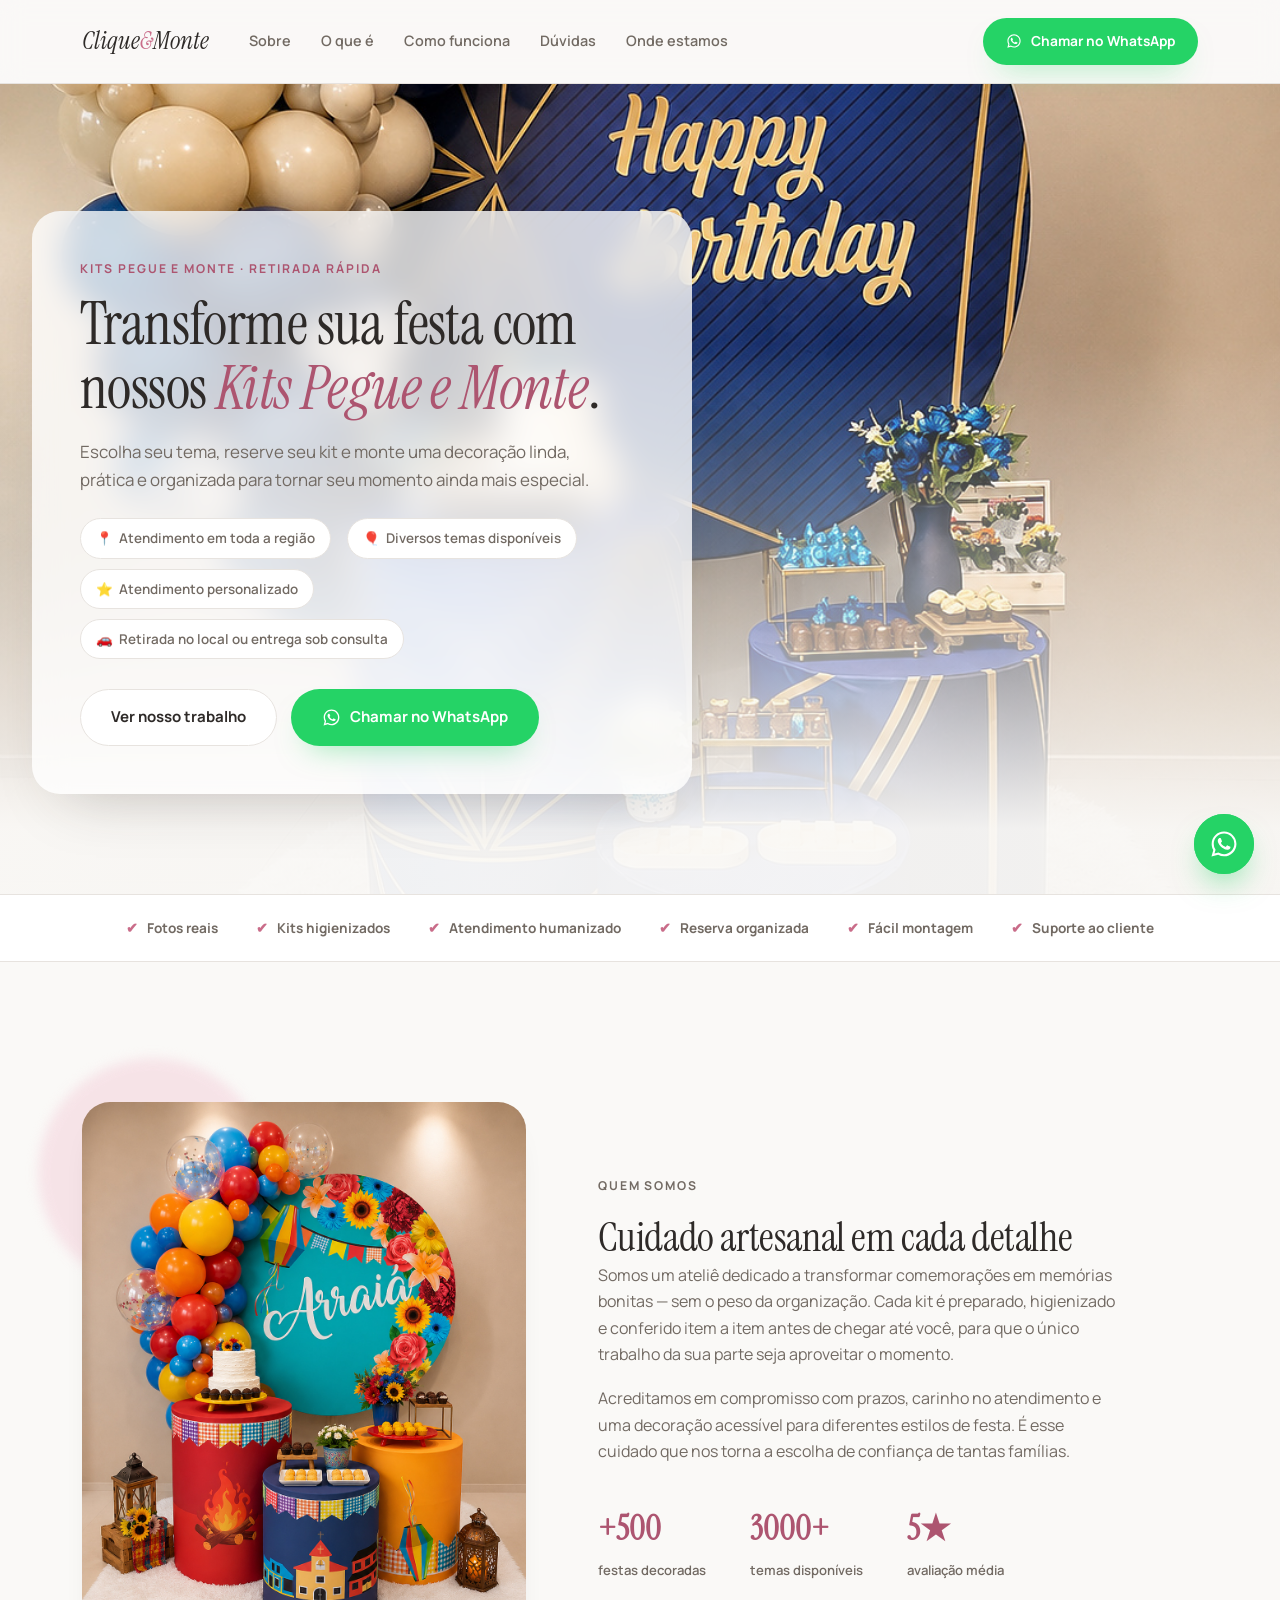
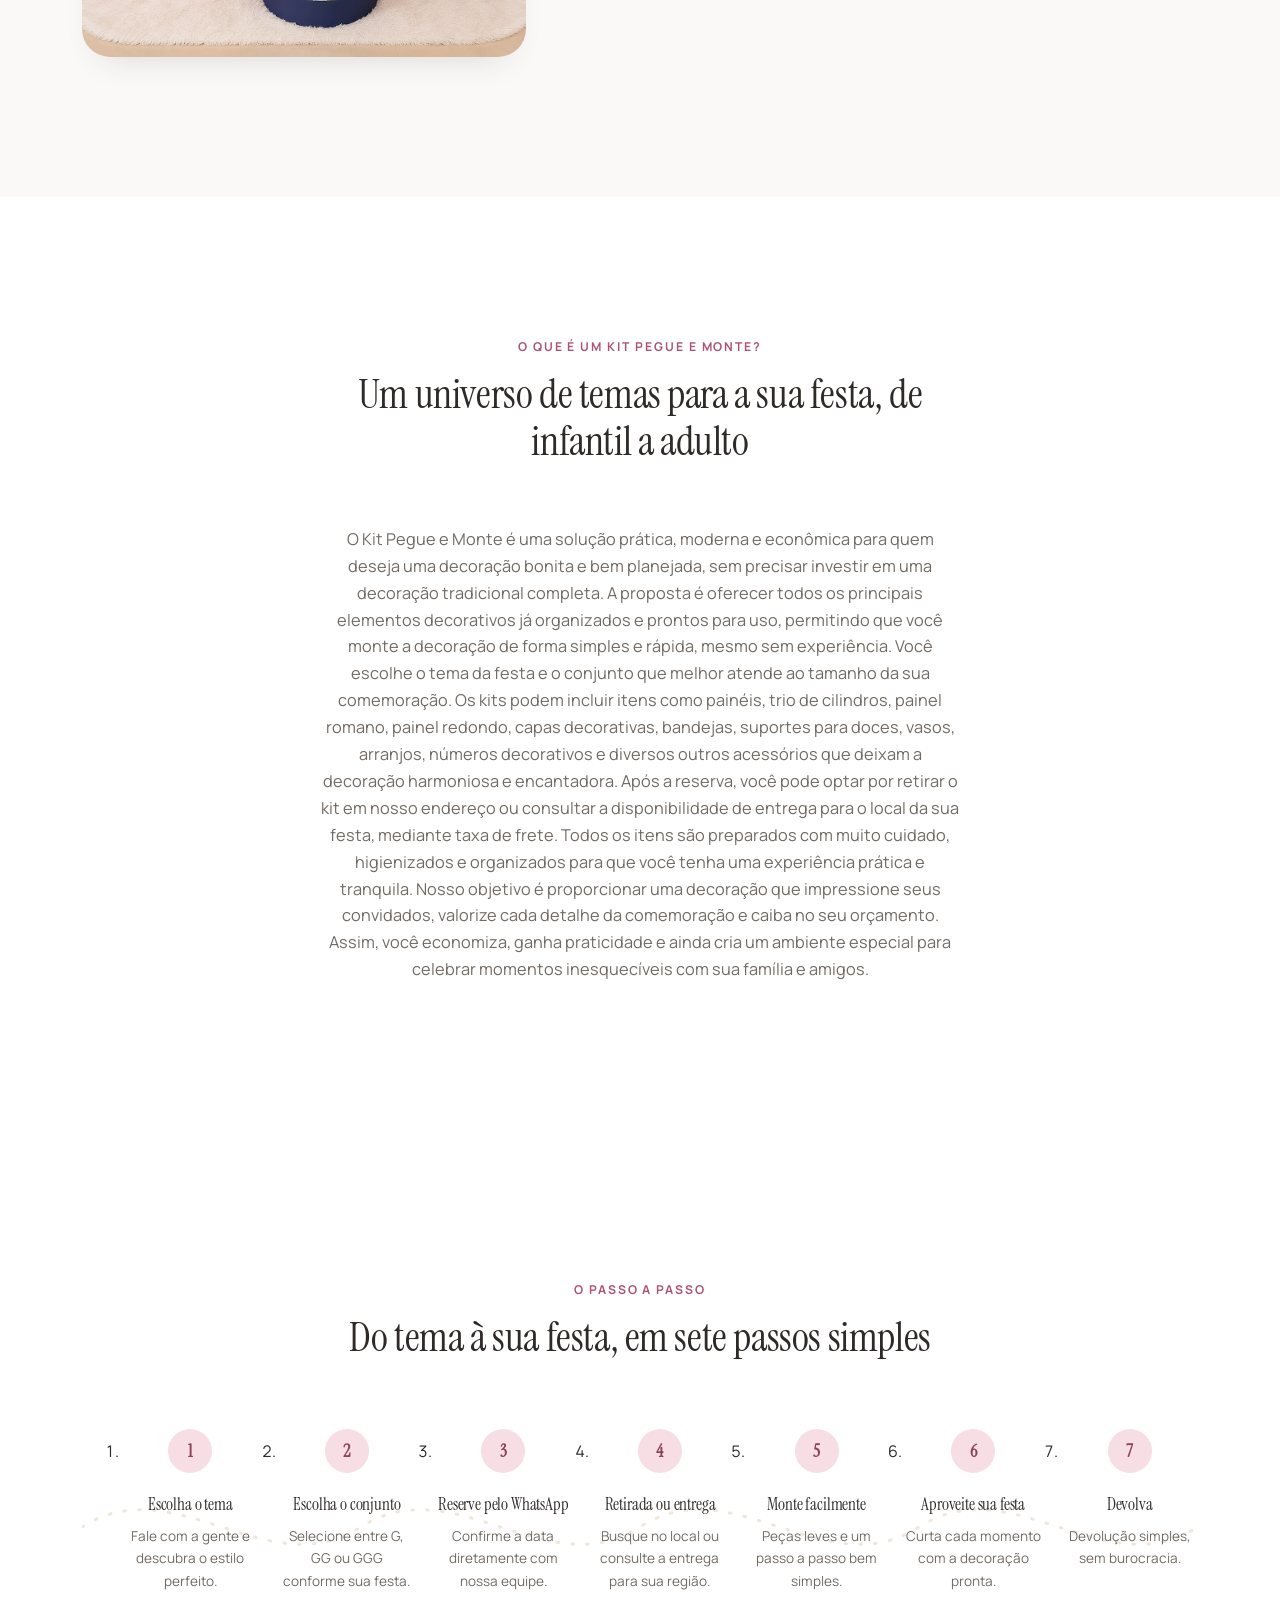
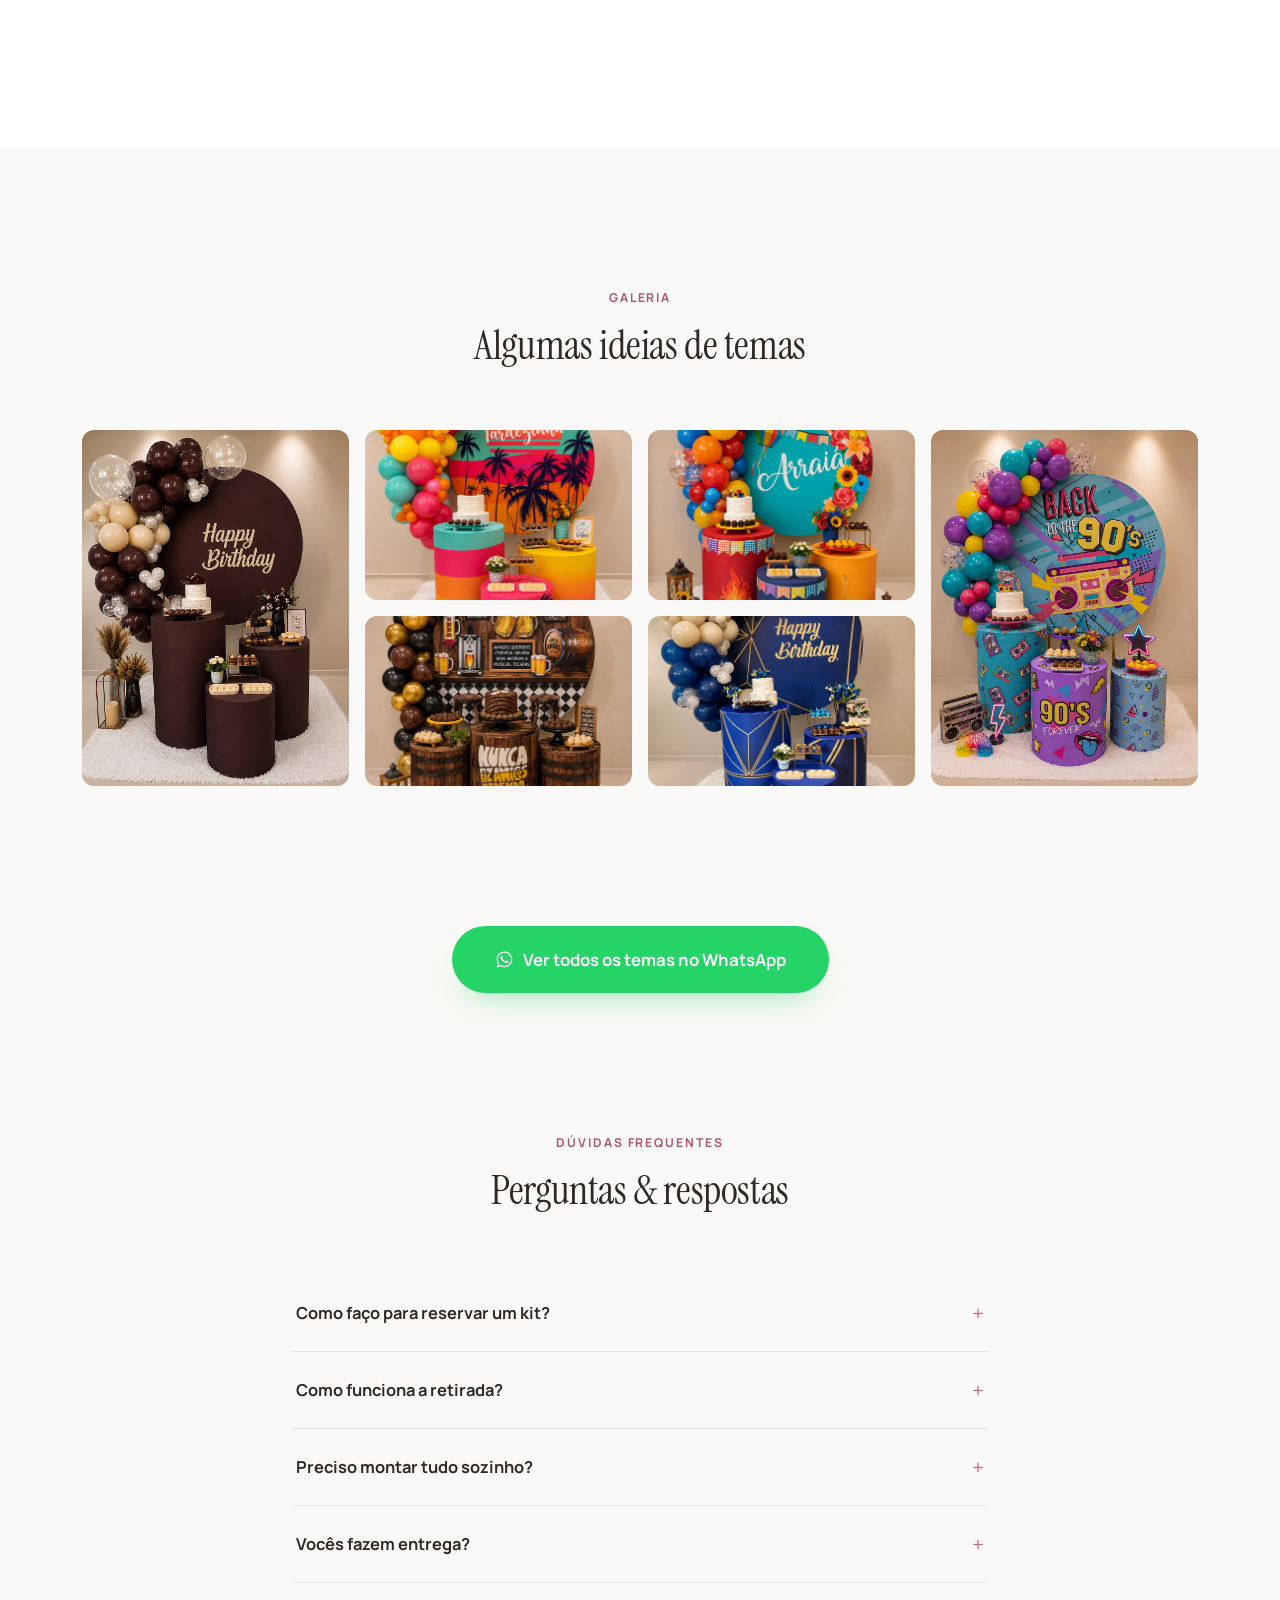
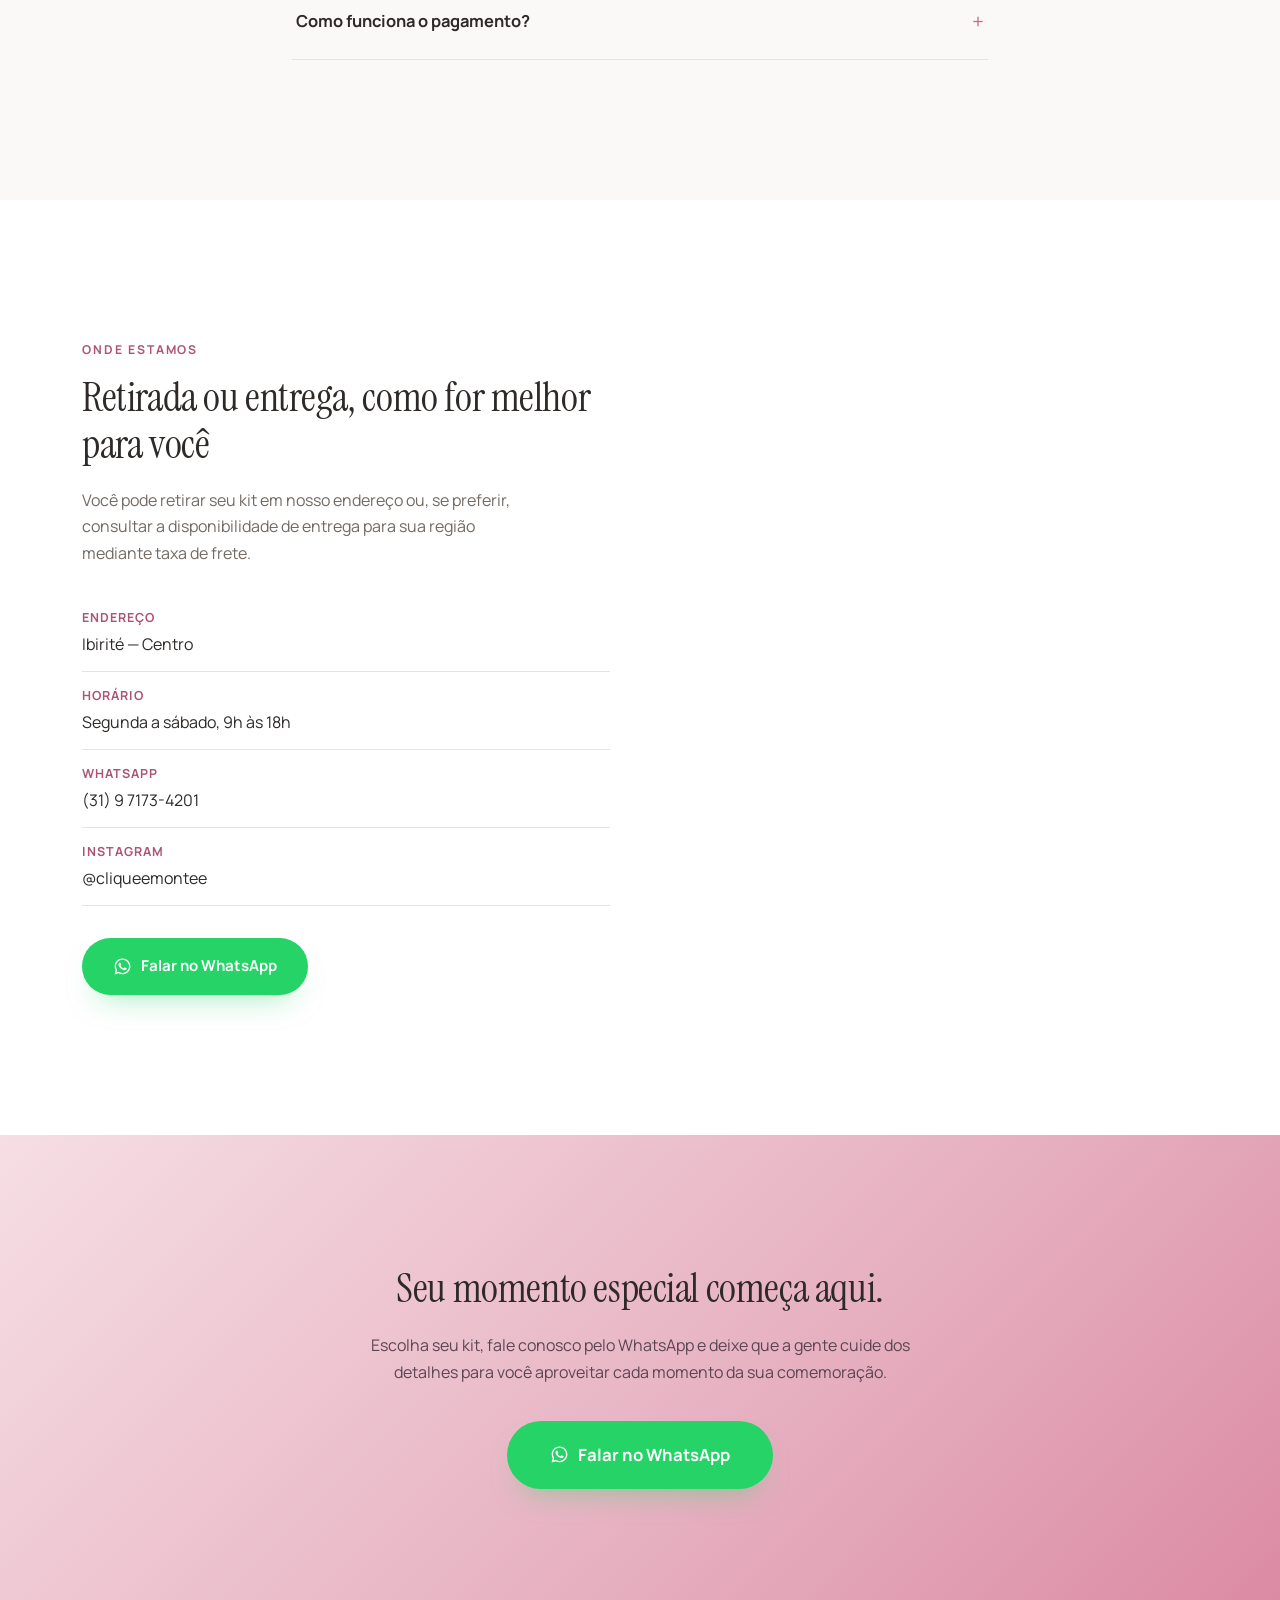
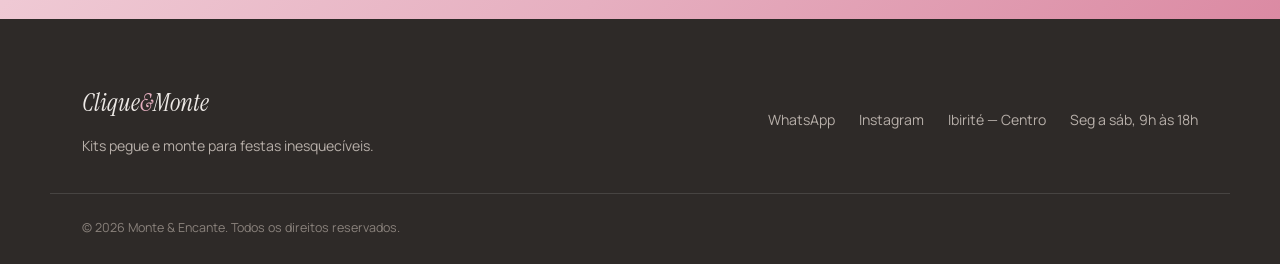
==== commit df6c8551: "responsividade" ====
--- a/index.html
+++ b/index.html
@@ -1,20 +1,16 @@
 <!DOCTYPE html>
+
 <html lang="pt-BR">
-
 <head>
-  <meta charset="UTF-8">
-  <meta name="viewport" content="width=device-width, initial-scale=1.0">
-  <title> Clique & Monte — Kits Pegue e Monte para Festas</title>
-  <meta name="description"
-    content="Locação de kits pegue e monte para decoração de festas. Escolha o tema, reserve, retire e monte com facilidade. Atendimento humanizado e opções para todos os orçamentos.">
-
-  <meta property="og:type" content="website">
-  <meta property="og:title" content="Ateliê Monte & Encante — Kits Pegue e Monte para Festas">
-  <meta property="og:description"
-    content="Escolha seu tema, reserve seu kit e monte uma decoração linda, prática e organizada para o seu momento especial.">
-  <meta property="og:locale" content="pt_BR">
-
-  <script type="application/ld+json">
+<meta charset="utf-8"/>
+<meta content="width=device-width, initial-scale=1.0" name="viewport"/>
+<title> Clique &amp; Monte — Kits Pegue e Monte para Festas</title>
+<meta content="Locação de kits pegue e monte para decoração de festas. Escolha o tema, reserve, retire e monte com facilidade. Atendimento humanizado e opções para todos os orçamentos." name="description"/>
+<meta content="website" property="og:type"/>
+<meta content="Ateliê Monte &amp; Encante — Kits Pegue e Monte para Festas" property="og:title"/>
+<meta content="Escolha seu tema, reserve seu kit e monte uma decoração linda, prática e organizada para o seu momento especial." property="og:description"/>
+<meta content="pt_BR" property="og:locale"/>
+<script type="application/ld+json">
 {
   "@context": "https://schema.org",
   "@type": "LocalBusiness",
@@ -24,134 +20,117 @@
   "priceRange": "$$"
 }
 </script>
-
-  <link rel="preconnect" href="https://fonts.googleapis.com">
-  <link rel="preconnect" href="https://fonts.gstatic.com" crossorigin>
-  <link
-    href="https://fonts.googleapis.com/css2?family=Instrument+Serif:ital@0;1&family=Manrope:wght@400;500;600;700;800&display=swap"
-    rel="stylesheet">
-  <link rel="stylesheet" href="style.css">
+<link href="https://fonts.googleapis.com" rel="preconnect"/>
+<link crossorigin="" href="https://fonts.gstatic.com" rel="preconnect"/>
+<link href="https://fonts.googleapis.com/css2?family=Instrument+Serif:ital@0;1&amp;family=Manrope:wght@400;500;600;700;800&amp;display=swap" rel="stylesheet"/>
+<link href="style.css" rel="stylesheet"/>
 </head>
-
 <body>
-
-  <svg width="0" height="0" style="position:absolute" aria-hidden="true">
-    <symbol id="wa-icon-path" viewBox="0 0 24 24">
-      <path fill="currentColor"
-        d="M12.04 2C6.58 2 2.13 6.45 2.13 11.91c0 1.75.46 3.44 1.32 4.94L2 22l5.29-1.39a9.87 9.87 0 0 0 4.75 1.21h.01c5.46 0 9.9-4.45 9.9-9.91C21.95 6.45 17.5 2 12.04 2Zm0 18.1a8.2 8.2 0 0 1-4.19-1.15l-.3-.18-3.14.82.84-3.06-.2-.32a8.18 8.18 0 0 1-1.26-4.4c0-4.53 3.69-8.22 8.25-8.22 2.2 0 4.27.86 5.83 2.42a8.17 8.17 0 0 1 2.41 5.81c0 4.53-3.69 8.28-8.24 8.28Zm4.52-6.16c-.25-.12-1.47-.72-1.7-.81-.23-.08-.39-.12-.56.13-.17.25-.64.81-.78.97-.14.17-.29.19-.53.06-.25-.12-1.04-.38-1.99-1.22-.73-.66-1.23-1.46-1.37-1.71-.14-.25-.02-.38.11-.51.11-.11.25-.29.37-.43.12-.14.16-.25.25-.41.08-.17.04-.31-.02-.43-.06-.12-.56-1.36-.77-1.86-.2-.48-.41-.42-.56-.43h-.48c-.17 0-.43.06-.66.31-.23.25-.86.85-.86 2.07 0 1.22.88 2.4 1 2.57.12.17 1.74 2.72 4.29 3.7.6.26 1.06.42 1.43.53.6.19 1.15.17 1.58.1.48-.07 1.47-.6 1.68-1.19.21-.58.21-1.08.14-1.19-.06-.11-.23-.17-.48-.29Z" />
-    </symbol>
-  </svg>
-
-  <div class="thread-cursor" aria-hidden="true"></div>
-
-  <!-- HEADER -->
-  <header class="site-header" id="header">
-    <div class="wrap header-inner">
-      <a href="#top" class="logo">Clique<span>&</span>Monte</a>
-      <nav class="main-nav" id="mainNav">
-        <a href="#sobre">Sobre</a>
-        <a href="#temas">O que é</a>
-
-        <a href="#como-funciona">Como funciona</a>
-
-        <a href="#faq">Dúvidas</a>
-        <a href="#localizacao">Onde estamos</a>
-      </nav>
-      <a href="https://api.whatsapp.com/send/?phone=5531971734201&text&type=phone_number&app_absent=0&utm_source=ig"
-        class="btn btn-whatsapp btn-nav" target="_blank" rel="noopener">
-        <svg class="wa-ico" viewBox="0 0 24 24" aria-hidden="true">
-          <use href="#wa-icon-path" />
-        </svg>
+<svg aria-hidden="true" height="0" style="position:absolute" width="0">
+<symbol id="wa-icon-path" viewbox="0 0 24 24">
+<path d="M12.04 2C6.58 2 2.13 6.45 2.13 11.91c0 1.75.46 3.44 1.32 4.94L2 22l5.29-1.39a9.87 9.87 0 0 0 4.75 1.21h.01c5.46 0 9.9-4.45 9.9-9.91C21.95 6.45 17.5 2 12.04 2Zm0 18.1a8.2 8.2 0 0 1-4.19-1.15l-.3-.18-3.14.82.84-3.06-.2-.32a8.18 8.18 0 0 1-1.26-4.4c0-4.53 3.69-8.22 8.25-8.22 2.2 0 4.27.86 5.83 2.42a8.17 8.17 0 0 1 2.41 5.81c0 4.53-3.69 8.28-8.24 8.28Zm4.52-6.16c-.25-.12-1.47-.72-1.7-.81-.23-.08-.39-.12-.56.13-.17.25-.64.81-.78.97-.14.17-.29.19-.53.06-.25-.12-1.04-.38-1.99-1.22-.73-.66-1.23-1.46-1.37-1.71-.14-.25-.02-.38.11-.51.11-.11.25-.29.37-.43.12-.14.16-.25.25-.41.08-.17.04-.31-.02-.43-.06-.12-.56-1.36-.77-1.86-.2-.48-.41-.42-.56-.43h-.48c-.17 0-.43.06-.66.31-.23.25-.86.85-.86 2.07 0 1.22.88 2.4 1 2.57.12.17 1.74 2.72 4.29 3.7.6.26 1.06.42 1.43.53.6.19 1.15.17 1.58.1.48-.07 1.47-.6 1.68-1.19.21-.58.21-1.08.14-1.19-.06-.11-.23-.17-.48-.29Z" fill="currentColor"></path>
+</symbol>
+</svg>
+<div aria-hidden="true" class="thread-cursor"></div>
+<!-- HEADER -->
+<header class="site-header" id="header">
+<div class="wrap header-inner">
+<a class="logo" href="#top">Clique<span>&amp;</span>Monte</a>
+<nav class="main-nav" id="mainNav">
+<a href="#sobre">Sobre</a>
+<a href="#temas">O que é</a>
+<a href="#como-funciona">Como funciona</a>
+<a href="#faq">Dúvidas</a>
+<a href="#localizacao">Onde estamos</a>
+</nav>
+<a class="btn btn-whatsapp btn-nav" href="https://api.whatsapp.com/send/?phone=5531971734201&amp;text&amp;type=phone_number&amp;app_absent=0&amp;utm_source=ig" rel="noopener" target="_blank">
+<svg aria-hidden="true" class="wa-ico" viewbox="0 0 24 24">
+<use href="#wa-icon-path"></use>
+</svg>
         Chamar no WhatsApp
       </a>
-      <button class="nav-toggle" id="navToggle" aria-label="Abrir menu" aria-expanded="false">
-        <span></span><span></span><span></span>
-      </button>
-    </div>
-  </header>
-
-  <main id="top">
-
-    <!-- HERO -->
-    <section class="hero" id="hero">
-      <div class="hero-media" aria-hidden="true">
-        <div class="hero-photo-placeholder">
-          <div class="hero-illustration">
-            <img src="/img/instagram_01.jpg" alt="Kit Pegue e Monte">
-          </div>
-        </div>
-      </div>
-      <div class="hero-card">
-        <p class="eyebrow">kits pegue e monte · retirada rápida</p>
-        <h1>Transforme sua festa com nossos <em>Kits Pegue e Monte</em>.</h1>
-        <p class="hero-text">Escolha seu tema, reserve seu kit e monte uma decoração linda, prática e organizada para
+<button aria-expanded="false" aria-label="Abrir menu" class="nav-toggle" id="navToggle">
+<span></span><span></span><span></span>
+</button>
+</div>
+</header>
+<main id="top">
+<!-- HERO -->
+<section class="hero" id="hero">
+<div aria-hidden="true" class="hero-media">
+<div class="hero-photo-placeholder">
+<div class="hero-illustration">
+<img alt="Kit Pegue e Monte" src="/img/instagram_01.jpg"/>
+</div>
+</div>
+</div>
+<div class="hero-card">
+<p class="eyebrow">kits pegue e monte · retirada rápida</p>
+<h1>Transforme sua festa com nossos <em>Kits Pegue e Monte</em>.</h1>
+<p class="hero-text">Escolha seu tema, reserve seu kit e monte uma decoração linda, prática e organizada para
           tornar seu momento ainda mais especial.</p>
-        <ul class="hero-meta">
-          <li><span class="ico">📍</span> Atendimento em toda a região</li>
-          <li><span class="ico">🎈</span> Diversos temas disponíveis</li>
-          <li><span class="ico">⭐</span> Atendimento personalizado</li>
-          <li><span class="ico">🚗</span> Retirada no local ou entrega sob consulta</li>
-        </ul>
-        <div class="hero-actions">
-          <a href="#temas" class="btn btn-brand-outline">Ver nosso trabalho</a>
-          <a href="https://api.whatsapp.com/send/?phone=5531971734201&text&type=phone_number&app_absent=0&utm_source=ig"
-            class="btn btn-whatsapp" target="_blank" rel="noopener">
-            <svg class="wa-ico" viewBox="0 0 24 24" aria-hidden="true">
-              <use href="#wa-icon-path" />
-            </svg>
+<ul class="hero-meta">
+<li><span class="ico">📍</span> Atendimento em toda a região</li>
+<li><span class="ico">🎈</span> Diversos temas disponíveis</li>
+<li><span class="ico">⭐</span> Atendimento personalizado</li>
+<li><span class="ico">🚗</span> Retirada no local ou entrega sob consulta</li>
+</ul>
+<div class="hero-actions">
+<a class="btn btn-brand-outline" href="#temas">Ver nosso trabalho</a>
+<a class="btn btn-whatsapp" href="https://api.whatsapp.com/send/?phone=5531971734201&amp;text&amp;type=phone_number&amp;app_absent=0&amp;utm_source=ig" rel="noopener" target="_blank">
+<svg aria-hidden="true" class="wa-ico" viewbox="0 0 24 24">
+<use href="#wa-icon-path"></use>
+</svg>
             Chamar no WhatsApp
           </a>
-        </div>
-      </div>
-    </section>
-
-    <!-- FAIXA DE CONFIANÇA -->
-    <section class="trust-strip">
-      <div class="wrap trust-inner">
-        <div class="trust-item"><span>✔</span>Fotos reais</div>
-        <div class="trust-item"><span>✔</span>Kits higienizados</div>
-        <div class="trust-item"><span>✔</span>Atendimento humanizado</div>
-        <div class="trust-item"><span>✔</span>Reserva organizada</div>
-        <div class="trust-item"><span>✔</span>Fácil montagem</div>
-        <div class="trust-item"><span>✔</span>Suporte ao cliente</div>
-      </div>
-    </section>
-
-    <!-- SOBRE -->
-    <section class="about" id="sobre">
-      <div class="wrap about-grid">
-        <div class="about-visual" aria-hidden="true">
-          <div class="blob blob-rose"></div>
-          <div class="about-card-photo">
-            <div class="hero-illustration">
-              <img src="/img/instagram_04.jpg" alt="Kit Pegue e Monte">
-            </div>
-          </div>
-        </div>
-        <div class="about-copy">
-          <p class="eyebrow">quem somos</p>
-          <h2>Cuidado artesanal em cada detalhe</h2>
-          <p>Somos um ateliê dedicado a transformar comemorações em memórias bonitas — sem o peso da organização. Cada
+</div>
+</div>
+</section>
+<!-- FAIXA DE CONFIANÇA -->
+<section class="trust-strip">
+<div class="wrap trust-inner">
+<div class="trust-item"><span>✔</span>Fotos reais</div>
+<div class="trust-item"><span>✔</span>Kits higienizados</div>
+<div class="trust-item"><span>✔</span>Atendimento humanizado</div>
+<div class="trust-item"><span>✔</span>Reserva organizada</div>
+<div class="trust-item"><span>✔</span>Fácil montagem</div>
+<div class="trust-item"><span>✔</span>Suporte ao cliente</div>
+</div>
+</section>
+<!-- SOBRE -->
+<section class="about" id="sobre">
+<div class="wrap about-grid">
+<div aria-hidden="true" class="about-visual">
+<div class="blob blob-rose"></div>
+<div class="about-card-photo">
+<div class="hero-illustration">
+<img alt="Kit Pegue e Monte" src="/img/instagram_04.jpg"/>
+</div>
+</div>
+</div>
+<div class="about-copy">
+<p class="eyebrow">quem somos</p>
+<h2>Cuidado artesanal em cada detalhe</h2>
+<p>Somos um ateliê dedicado a transformar comemorações em memórias bonitas — sem o peso da organização. Cada
             kit é preparado, higienizado e conferido item a item antes de chegar até você, para que o único trabalho da
             sua parte seja aproveitar o momento.</p>
-          <p>Acreditamos em compromisso com prazos, carinho no atendimento e uma decoração acessível para diferentes
+<p>Acreditamos em compromisso com prazos, carinho no atendimento e uma decoração acessível para diferentes
             estilos de festa. É esse cuidado que nos torna a escolha de confiança de tantas famílias.</p>
-          <div class="about-stats">
-            <div><strong>+500</strong><span>festas decoradas</span></div>
-            <div><strong>3000+</strong><span>temas disponíveis</span></div>
-            <div><strong>5★</strong><span>avaliação média</span></div>
-          </div>
-        </div>
-      </div>
-    </section>
-
-    <!-- NOSSOS TEMAS -->
-    <section class="themes" id="temas">
-      <div class="wrap">
-        <div class="themes-head">
-          <p class="eyebrow center">O que é um Kit Pegue e Monte?</p>
-          <h2 class="center">Um universo de temas para a sua festa, de infantil a adulto</h2>
-          <p class="themes-text center">
+<div class="about-stats">
+<div><strong>+500</strong><span>festas decoradas</span></div>
+<div><strong>3000+</strong><span>temas disponíveis</span></div>
+<div><strong>5★</strong><span>avaliação média</span></div>
+</div>
+</div>
+</div>
+</section>
+<!-- NOSSOS TEMAS -->
+<section class="themes" id="temas">
+<div class="wrap">
+<div class="themes-head">
+<p class="eyebrow center">O que é um Kit Pegue e Monte?</p>
+<h2 class="center">Um universo de temas para a sua festa, de infantil a adulto</h2>
+<p class="themes-text center">
 
             O Kit Pegue e Monte é uma solução prática, moderna e econômica para quem deseja uma decoração bonita e bem
             planejada, sem precisar investir em uma decoração tradicional completa. A proposta é oferecer todos os
@@ -170,210 +149,177 @@
             Nosso objetivo é proporcionar uma decoração que impressione seus convidados, valorize cada detalhe da
             comemoração e caiba no seu orçamento. Assim, você economiza, ganha praticidade e ainda cria um ambiente
             especial para celebrar momentos inesquecíveis com sua família e amigos.</p>
-        </div>
-
-
-      </div>
-    </section>
-
-
-
-
-    <!-- COMO FUNCIONA -->
-    <section class="how" id="como-funciona">
-      <div class="wrap">
-        <p class="eyebrow center">o passo a passo</p>
-        <h2 class="center">Do tema à sua festa, em sete passos simples</h2>
-        <div class="garland-wrap">
-          <svg class="garland-line" viewBox="0 0 1200 140" preserveAspectRatio="none" aria-hidden="true">
-            <path
-              d="M0,70 C100,10 200,130 300,70 C400,10 500,130 600,70 C700,10 800,130 900,70 C1000,10 1100,130 1200,70"
-              fill="none" stroke="#E9DDCE" stroke-width="3" stroke-dasharray="2 14" stroke-linecap="round" />
-          </svg>
-          <ol class="how-steps">
-            <li><span class="step-num">1</span>
-              <h3>Escolha o tema</h3>
-              <p>Fale com a gente e descubra o estilo perfeito.</p>
-            </li>
-            <li><span class="step-num">2</span>
-              <h3>Escolha o conjunto</h3>
-              <p>Selecione entre G, GG ou GGG conforme sua festa.</p>
-            </li>
-            <li><span class="step-num">3</span>
-              <h3>Reserve pelo WhatsApp</h3>
-              <p>Confirme a data diretamente com nossa equipe.</p>
-            </li>
-            <li><span class="step-num">4</span>
-              <h3>Retirada ou entrega</h3>
-              <p>Busque no local ou consulte a entrega para sua região.</p>
-            </li>
-            <li><span class="step-num">5</span>
-              <h3>Monte facilmente</h3>
-              <p>Peças leves e um passo a passo bem simples.</p>
-            </li>
-            <li><span class="step-num">6</span>
-              <h3>Aproveite sua festa</h3>
-              <p>Curta cada momento com a decoração pronta.</p>
-            </li>
-            <li><span class="step-num">7</span>
-              <h3>Devolva</h3>
-              <p>Devolução simples, sem burocracia.</p>
-            </li>
-          </ol>
-        </div>
-      </div>
-    </section>
-
-
-
-
-
-    <!-- GALERIA -->
-    <section class="gallery" id="galeria">
-      <div class="wrap">
-        <p class="eyebrow center">galeria</p>
-        <h2 class="center">Algumas ideias de temas</h2>
-        <div class="gallery-grid" id="galleryGrid"></div>
-      </div>
-
-
-    </section>
-
-    <div class="themes-cta">
-      <a href="https://api.whatsapp.com/send/?phone=5531971734201&text&type=phone_number&app_absent=0&utm_source=ig"
-        class="btn btn-whatsapp btn-lg" target="_blank" rel="noopener">
-        <svg class="wa-ico" viewBox="0 0 24 24" aria-hidden="true">
-          <use href="#wa-icon-path" />
-        </svg>
+</div>
+</div>
+</section>
+<!-- COMO FUNCIONA -->
+<section class="how" id="como-funciona">
+<div class="wrap">
+<p class="eyebrow center">o passo a passo</p>
+<h2 class="center">Do tema à sua festa, em sete passos simples</h2>
+<div class="garland-wrap">
+<svg aria-hidden="true" class="garland-line" preserveaspectratio="none" viewbox="0 0 1200 140">
+<path d="M0,70 C100,10 200,130 300,70 C400,10 500,130 600,70 C700,10 800,130 900,70 C1000,10 1100,130 1200,70" fill="none" stroke="#E9DDCE" stroke-dasharray="2 14" stroke-linecap="round" stroke-width="3"></path>
+</svg>
+<ol class="how-steps">
+<li><span class="step-num">1</span>
+<h3>Escolha o tema</h3>
+<p>Fale com a gente e descubra o estilo perfeito.</p>
+</li>
+<li><span class="step-num">2</span>
+<h3>Escolha o conjunto</h3>
+<p>Selecione entre G, GG ou GGG conforme sua festa.</p>
+</li>
+<li><span class="step-num">3</span>
+<h3>Reserve pelo WhatsApp</h3>
+<p>Confirme a data diretamente com nossa equipe.</p>
+</li>
+<li><span class="step-num">4</span>
+<h3>Retirada ou entrega</h3>
+<p>Busque no local ou consulte a entrega para sua região.</p>
+</li>
+<li><span class="step-num">5</span>
+<h3>Monte facilmente</h3>
+<p>Peças leves e um passo a passo bem simples.</p>
+</li>
+<li><span class="step-num">6</span>
+<h3>Aproveite sua festa</h3>
+<p>Curta cada momento com a decoração pronta.</p>
+</li>
+<li><span class="step-num">7</span>
+<h3>Devolva</h3>
+<p>Devolução simples, sem burocracia.</p>
+</li>
+</ol>
+</div>
+</div>
+</section>
+<!-- GALERIA -->
+<section class="gallery" id="galeria">
+<div class="wrap">
+<p class="eyebrow center">galeria</p>
+<h2 class="center">Algumas ideias de temas</h2>
+<div class="gallery-grid" id="galleryGrid"></div>
+</div>
+</section>
+<div class="themes-cta">
+<a class="btn btn-whatsapp btn-lg" href="https://api.whatsapp.com/send/?phone=5531971734201&amp;text&amp;type=phone_number&amp;app_absent=0&amp;utm_source=ig" rel="noopener" target="_blank">
+<svg aria-hidden="true" class="wa-ico" viewbox="0 0 24 24">
+<use href="#wa-icon-path"></use>
+</svg>
         Ver todos os temas no WhatsApp
       </a>
-    </div>
-
-    < <!-- FAQ -->
-      <section class="faq" id="faq">
-        <div class="wrap faq-wrap">
-          <p class="eyebrow center">dúvidas frequentes</p>
-          <h2 class="center">Perguntas & respostas</h2>
-          <div class="faq-list" id="faqList">
-            <div class="faq-item">
-              <button class="faq-question">Como faço para reservar um kit? <span>+</span></button>
-              <div class="faq-answer">
-                <p>É simples: pense no tema de sua ideia e fale com a gente pelo WhatsApp para confirmar a
+</div>
+<!-- FAQ -->
+<section class="faq" id="faq">
+<div class="wrap faq-wrap">
+<p class="eyebrow center">dúvidas frequentes</p>
+<h2 class="center">Perguntas &amp; respostas</h2>
+<div class="faq-list" id="faqList">
+<div class="faq-item">
+<button class="faq-question">Como faço para reservar um kit? <span>+</span></button>
+<div class="faq-answer">
+<p>É simples: pense no tema de sua ideia e fale com a gente pelo WhatsApp para confirmar a
                   data e a disponibilidade, temos praticamente TODOS.</p>
-              </div>
-            </div>
-            <div class="faq-item">
-              <button class="faq-question">Como funciona a retirada? <span>+</span></button>
-              <div class="faq-answer">
-                <p>Combinamos um horário para você retirar o kit já organizado e conferido em nosso ponto de
+</div>
+</div>
+<div class="faq-item">
+<button class="faq-question">Como funciona a retirada? <span>+</span></button>
+<div class="faq-answer">
+<p>Combinamos um horário para você retirar o kit já organizado e conferido em nosso ponto de
                   atendimento.</p>
-              </div>
-            </div>
-            <div class="faq-item">
-              <button class="faq-question">Preciso montar tudo sozinho? <span>+</span></button>
-              <div class="faq-answer">
-                <p>Sim, mas com muita facilidade: as peças são leves e vêm com orientações simples de montagem.</p>
-              </div>
-            </div>
-            <div class="faq-item">
-              <button class="faq-question">Vocês fazem entrega? <span>+</span></button>
-              <div class="faq-answer">
-                <p>Fazemos sim! Você escolhe onde quer deixar o kit e levamos até lá. Tudo isso sem complicações.</p>
-              </div>
-            </div>
-            <div class="faq-item">
-              <button class="faq-question">Como funciona o pagamento? <span>+</span></button>
-              <div class="faq-answer">
-                <p>As formas de pagamento e valores são combinados diretamente com nossa equipe no momento da reserva.
+</div>
+</div>
+<div class="faq-item">
+<button class="faq-question">Preciso montar tudo sozinho? <span>+</span></button>
+<div class="faq-answer">
+<p>Sim, mas com muita facilidade: as peças são leves e vêm com orientações simples de montagem.</p>
+</div>
+</div>
+<div class="faq-item">
+<button class="faq-question">Vocês fazem entrega? <span>+</span></button>
+<div class="faq-answer">
+<p>Fazemos sim! Você escolhe onde quer deixar o kit e levamos até lá. Tudo isso sem complicações.</p>
+</div>
+</div>
+<div class="faq-item">
+<button class="faq-question">Como funciona o pagamento? <span>+</span></button>
+<div class="faq-answer">
+<p>As formas de pagamento e valores são combinados diretamente com nossa equipe no momento da reserva.
                 </p>
-              </div>
-            </div>
-          </div>
-        </div>
-      </section>
-
-      <!-- LOCALIZAÇÃO -->
-      <section class="location" id="localizacao">
-        <div class="wrap location-grid">
-          <div class="location-info">
-            <p class="eyebrow">onde estamos</p>
-            <h2>Retirada ou entrega, como for melhor para você</h2>
-            <p class="location-note">Você pode retirar seu kit em nosso endereço ou, se preferir, consultar a
+</div>
+</div>
+</div>
+</div>
+</section>
+<!-- LOCALIZAÇÃO -->
+<section class="location" id="localizacao">
+<div class="wrap location-grid">
+<div class="location-info">
+<p class="eyebrow">onde estamos</p>
+<h2>Retirada ou entrega, como for melhor para você</h2>
+<p class="location-note">Você pode retirar seu kit em nosso endereço ou, se preferir, consultar a
               disponibilidade de entrega para sua região mediante taxa de frete.</p>
-            <ul class="location-list">
-              <li><strong>Endereço</strong><span>Ibirité — Centro</span></li>
-              <li><strong>Horário</strong><span>Segunda a sábado, 9h às 18h</span></li>
-              <li><strong>WhatsApp</strong><span>(31) 9 7173-4201</span></li>
-              <li><strong>Instagram</strong><span>@cliqueemontee</span></li>
-            </ul>
-            <a href="https://api.whatsapp.com/send/?phone=5531971734201&text&type=phone_number&app_absent=0&utm_source=ig"
-              class="btn btn-whatsapp" target="_blank" rel="noopener">
-              <svg class="wa-ico" viewBox="0 0 24 24" aria-hidden="true">
-                <use href="#wa-icon-path" />
-              </svg>
+<ul class="location-list">
+<li><strong>Endereço</strong><span>Ibirité — Centro</span></li>
+<li><strong>Horário</strong><span>Segunda a sábado, 9h às 18h</span></li>
+<li><strong>WhatsApp</strong><span>(31) 9 7173-4201</span></li>
+<li><strong>Instagram</strong><span>@cliqueemontee</span></li>
+</ul>
+<a class="btn btn-whatsapp" href="https://api.whatsapp.com/send/?phone=5531971734201&amp;text&amp;type=phone_number&amp;app_absent=0&amp;utm_source=ig" rel="noopener" target="_blank">
+<svg aria-hidden="true" class="wa-ico" viewbox="0 0 24 24">
+<use href="#wa-icon-path"></use>
+</svg>
               Falar no WhatsApp
             </a>
-          </div>
-          <div class="location-map" aria-hidden="true">
-            <iframe
-              src="https://www.google.com/maps/embed?pb=!1m14!1m12!1m3!1d3700.8922412410343!2d-44.06471689824939!3d-20.020961139958132!2m3!1f0!2f0!3f0!3m2!1i1024!2i768!4f13.1!5e0!3m2!1spt-BR!2sbr!4v1784612670864!5m2!1spt-BR!2sbr"
-              width="600" height="450" style="border:0;" allowfullscreen="" loading="lazy"
-              referrerpolicy="strict-origin-when-cross-origin"></iframe>
-          </div>
-        </div>
-      </section>
-
-      <!-- CTA FINAL -->
-      <section class="final-cta">
-        <div class="wrap final-cta-inner">
-          <h2>Seu momento especial começa aqui.</h2>
-          <p>Escolha seu kit, fale conosco pelo WhatsApp e deixe que a gente cuide dos detalhes para você aproveitar
+</div>
+<div aria-hidden="true" class="location-map">
+<iframe allowfullscreen="" height="450" loading="lazy" referrerpolicy="strict-origin-when-cross-origin" src="https://www.google.com/maps/embed?pb=!1m14!1m12!1m3!1d3700.8922412410343!2d-44.06471689824939!3d-20.020961139958132!2m3!1f0!2f0!3f0!3m2!1i1024!2i768!4f13.1!5e0!3m2!1spt-BR!2sbr!4v1784612670864!5m2!1spt-BR!2sbr" style="border:0;" width="600"></iframe>
+</div>
+</div>
+</section>
+<!-- CTA FINAL -->
+<section class="final-cta">
+<div class="wrap final-cta-inner">
+<h2>Seu momento especial começa aqui.</h2>
+<p>Escolha seu kit, fale conosco pelo WhatsApp e deixe que a gente cuide dos detalhes para você aproveitar
             cada momento da sua comemoração.</p>
-          <a href="https://api.whatsapp.com/send/?phone=5531971734201&text&type=phone_number&app_absent=0&utm_source=ig"
-            class="btn btn-whatsapp btn-lg" target="_blank" rel="noopener">
-            <svg class="wa-ico" viewBox="0 0 24 24" aria-hidden="true">
-              <use href="#wa-icon-path" />
-            </svg>
+<a class="btn btn-whatsapp btn-lg" href="https://api.whatsapp.com/send/?phone=5531971734201&amp;text&amp;type=phone_number&amp;app_absent=0&amp;utm_source=ig" rel="noopener" target="_blank">
+<svg aria-hidden="true" class="wa-ico" viewbox="0 0 24 24">
+<use href="#wa-icon-path"></use>
+</svg>
             Falar no WhatsApp
           </a>
-        </div>
-      </section>
-
-  </main>
-
-  <!-- RODAPÉ -->
-  <footer class="site-footer">
-    <div class="wrap footer-inner">
-      <div class="footer-brand">
-        <span class="logo">Clique<span>&</span>Monte</span>
-        <p>Kits pegue e monte para festas inesquecíveis.</p>
-      </div>
-      <div class="footer-links">
-        <a href="https://api.whatsapp.com/send/?phone=5531971734201&text&type=phone_number&app_absent=0&utm_source=ig"
-          target="_blank" rel="noopener">WhatsApp</a>
-        <a href="https://www.instagram.com/cliqueemontee/" target="_blank" rel="noopener">Instagram</a>
-        <a href="#localizacao">Ibirité — Centro</a>
-        <span>Seg a sáb, 9h às 18h</span>
-      </div>
-    </div>
-    <div class="wrap footer-bottom">© 2026 Monte &amp; Encante. Todos os direitos reservados.</div>
-  </footer>
-
-  <!-- LIGHTBOX -->
-  <div class="lightbox" id="lightbox">
-    <button class="lightbox-close" id="lightboxClose" aria-label="Fechar">×</button>
-    <div class="lightbox-content" id="lightboxContent"></div>
-  </div>
-
-  <a href="https://api.whatsapp.com/send/?phone=5531971734201&text&type=phone_number&app_absent=0&utm_source=ig"
-    class="whatsapp-float" target="_blank" rel="noopener" aria-label="Falar no WhatsApp">
-    <span class="whatsapp-float-ring" aria-hidden="true"></span>
-    <svg viewBox="0 0 24 24" aria-hidden="true">
-      <use href="#wa-icon-path" />
-    </svg>
-  </a>
-
-  <script src="script.js"></script>
+</div>
+</section>
+</main>
+<!-- RODAPÉ -->
+<footer class="site-footer">
+<div class="wrap footer-inner">
+<div class="footer-brand">
+<span class="logo">Clique<span>&amp;</span>Monte</span>
+<p>Kits pegue e monte para festas inesquecíveis.</p>
+</div>
+<div class="footer-links">
+<a href="https://api.whatsapp.com/send/?phone=5531971734201&amp;text&amp;type=phone_number&amp;app_absent=0&amp;utm_source=ig" rel="noopener" target="_blank">WhatsApp</a>
+<a href="https://www.instagram.com/cliqueemontee/" rel="noopener" target="_blank">Instagram</a>
+<a href="#localizacao">Ibirité — Centro</a>
+<span>Seg a sáb, 9h às 18h</span>
+</div>
+</div>
+<div class="wrap footer-bottom">© 2026 Monte &amp; Encante. Todos os direitos reservados.</div>
+</footer>
+<!-- LIGHTBOX -->
+<div class="lightbox" id="lightbox">
+<button aria-label="Fechar" class="lightbox-close" id="lightboxClose">×</button>
+<div class="lightbox-content" id="lightboxContent"></div>
+</div>
+<a aria-label="Falar no WhatsApp" class="whatsapp-float" href="https://api.whatsapp.com/send/?phone=5531971734201&amp;text&amp;type=phone_number&amp;app_absent=0&amp;utm_source=ig" rel="noopener" target="_blank">
+<span aria-hidden="true" class="whatsapp-float-ring"></span>
+<svg aria-hidden="true" viewbox="0 0 24 24">
+<use href="#wa-icon-path"></use>
+</svg>
+</a>
+<script src="script.js"></script>
 </body>
-
 </html>
--- a/style.css
+++ b/style.css
@@ -39,6 +39,7 @@
 
 *,*::before,*::after{box-sizing:border-box;}
 html{scroll-behavior:smooth;}
+html,body{overflow-x:hidden;}
 body{
   margin:0;
   background:var(--bg);
@@ -542,3 +543,20 @@
   .whatsapp-float{right:18px; bottom:18px; width:54px; height:54px;}
   .whatsapp-float svg{width:26px; height:26px;}
 }
+
+
+/* === Responsive fixes by ChatGPT === */
+img{max-width:100%;height:auto}
+iframe{max-width:100%}
+.hero-illustration img{width:100%;height:100%;object-fit:cover;display:block}
+.gallery-grid img{width:100%;height:100%;object-fit:cover;display:block}
+.location-map iframe{width:100%;border-radius:var(--radius-lg);display:block}
+@media (max-width:760px){
+  .wrap{padding:0 16px}
+  .header-inner{gap:16px}
+  .hero{min-height:auto;padding:24px 0 56px}
+  .hero-card{max-width:100%;padding:24px}
+  .about,.themes,.how,.gallery,.faq,.location,.final-cta{padding:72px 0}
+  .about-stats{flex-wrap:wrap;gap:20px}
+  h2.center{margin-bottom:32px}
+}
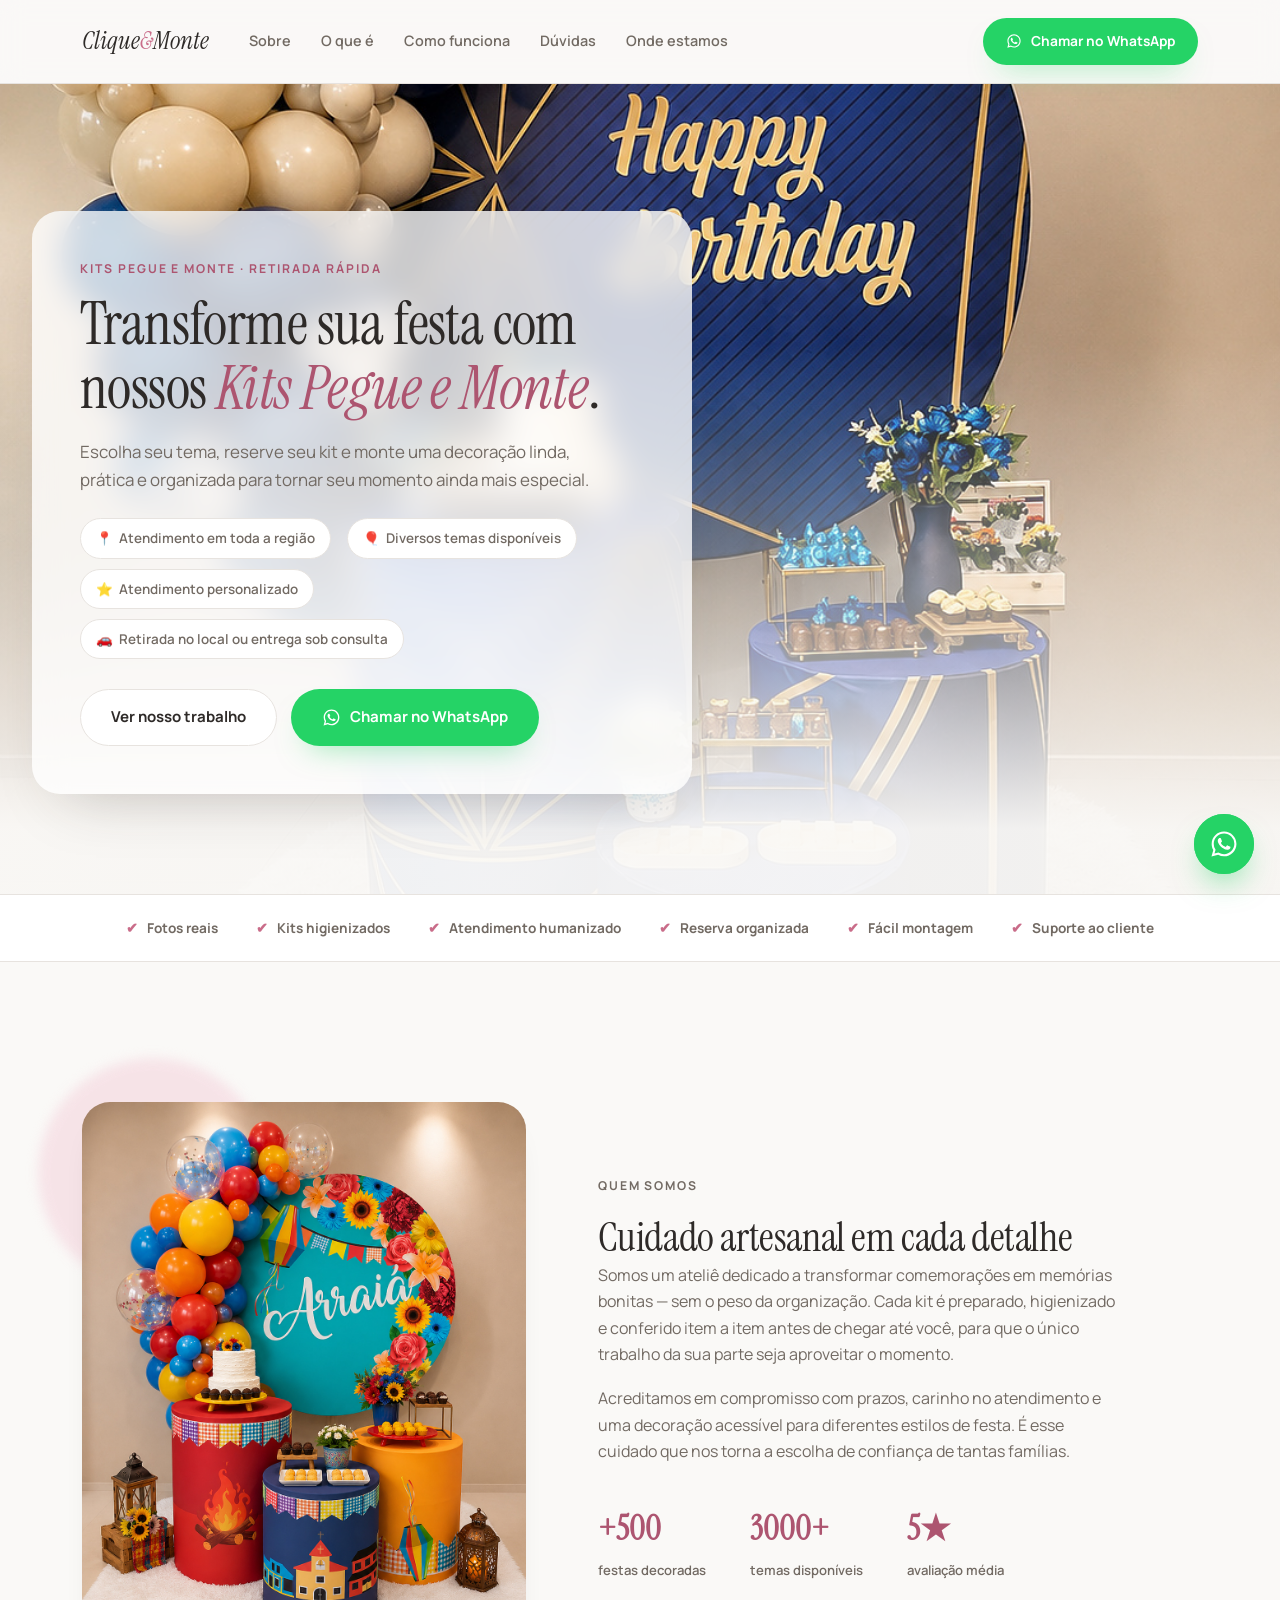
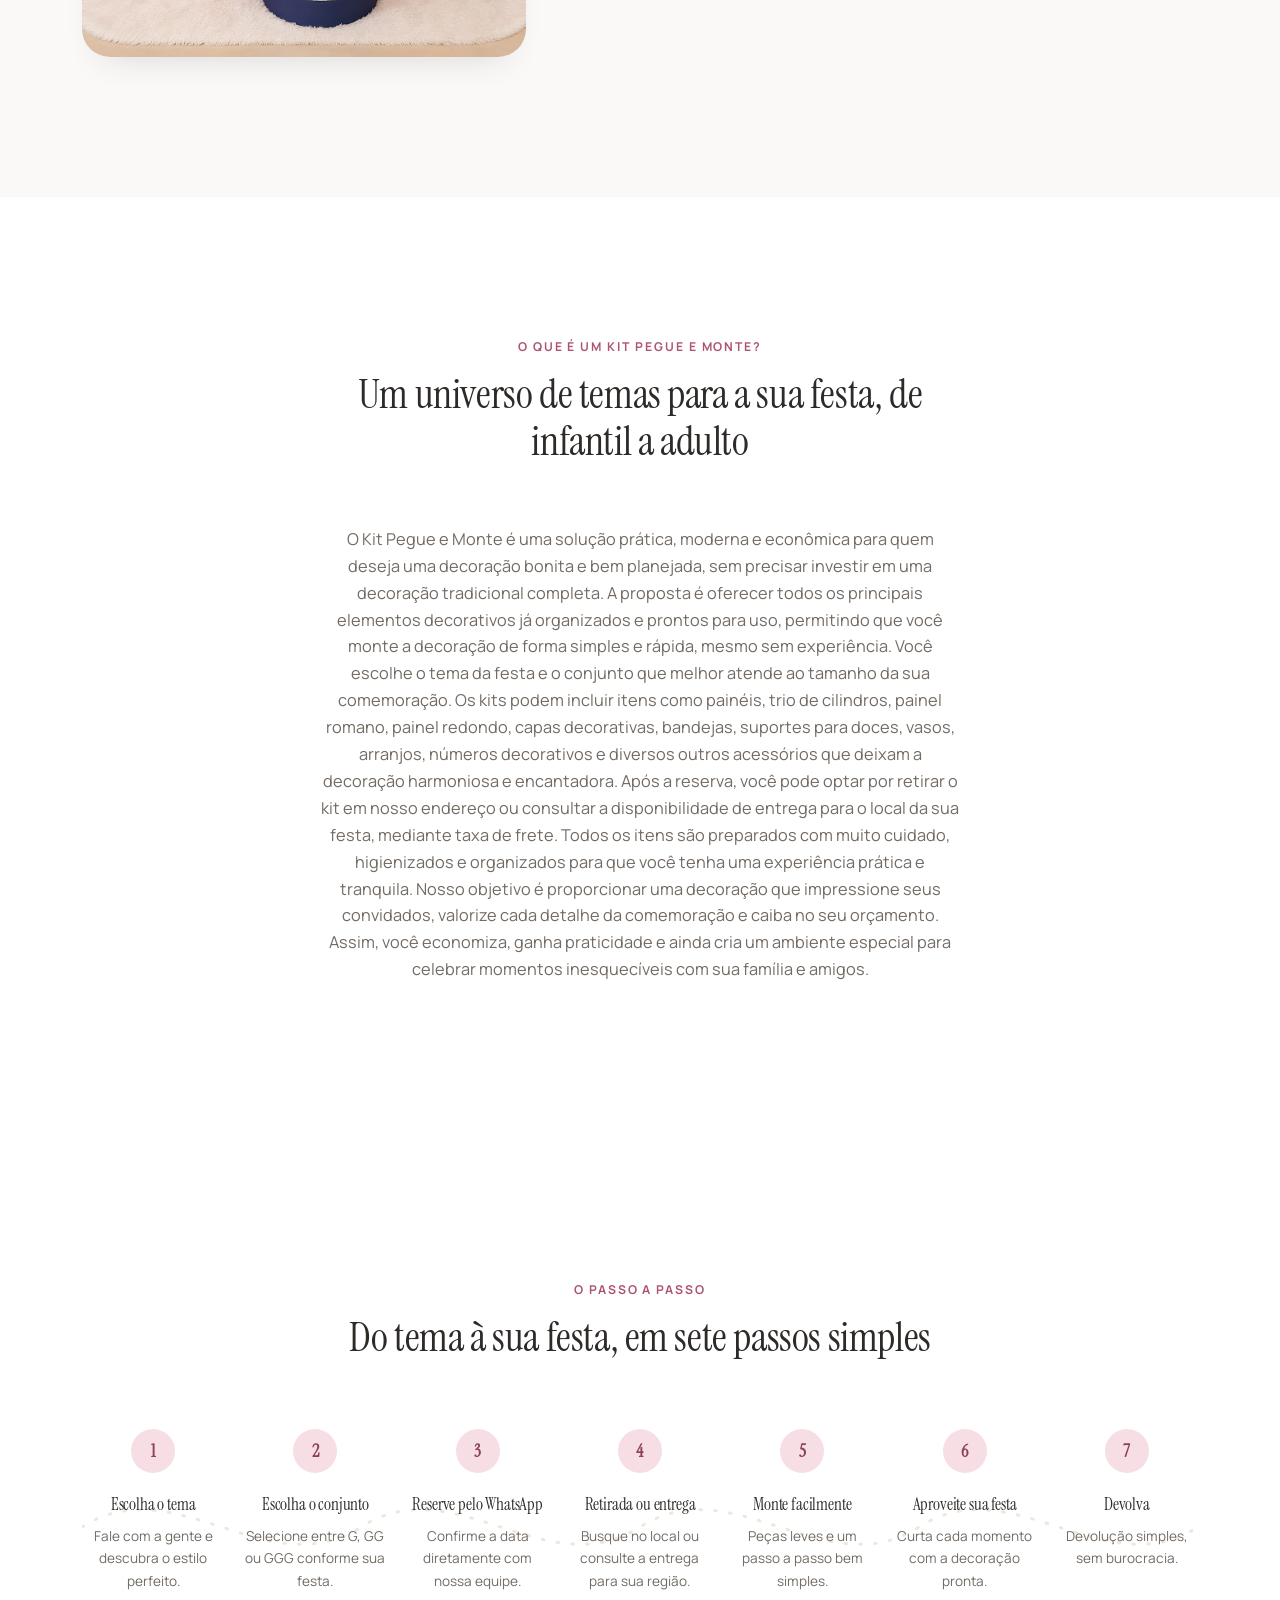
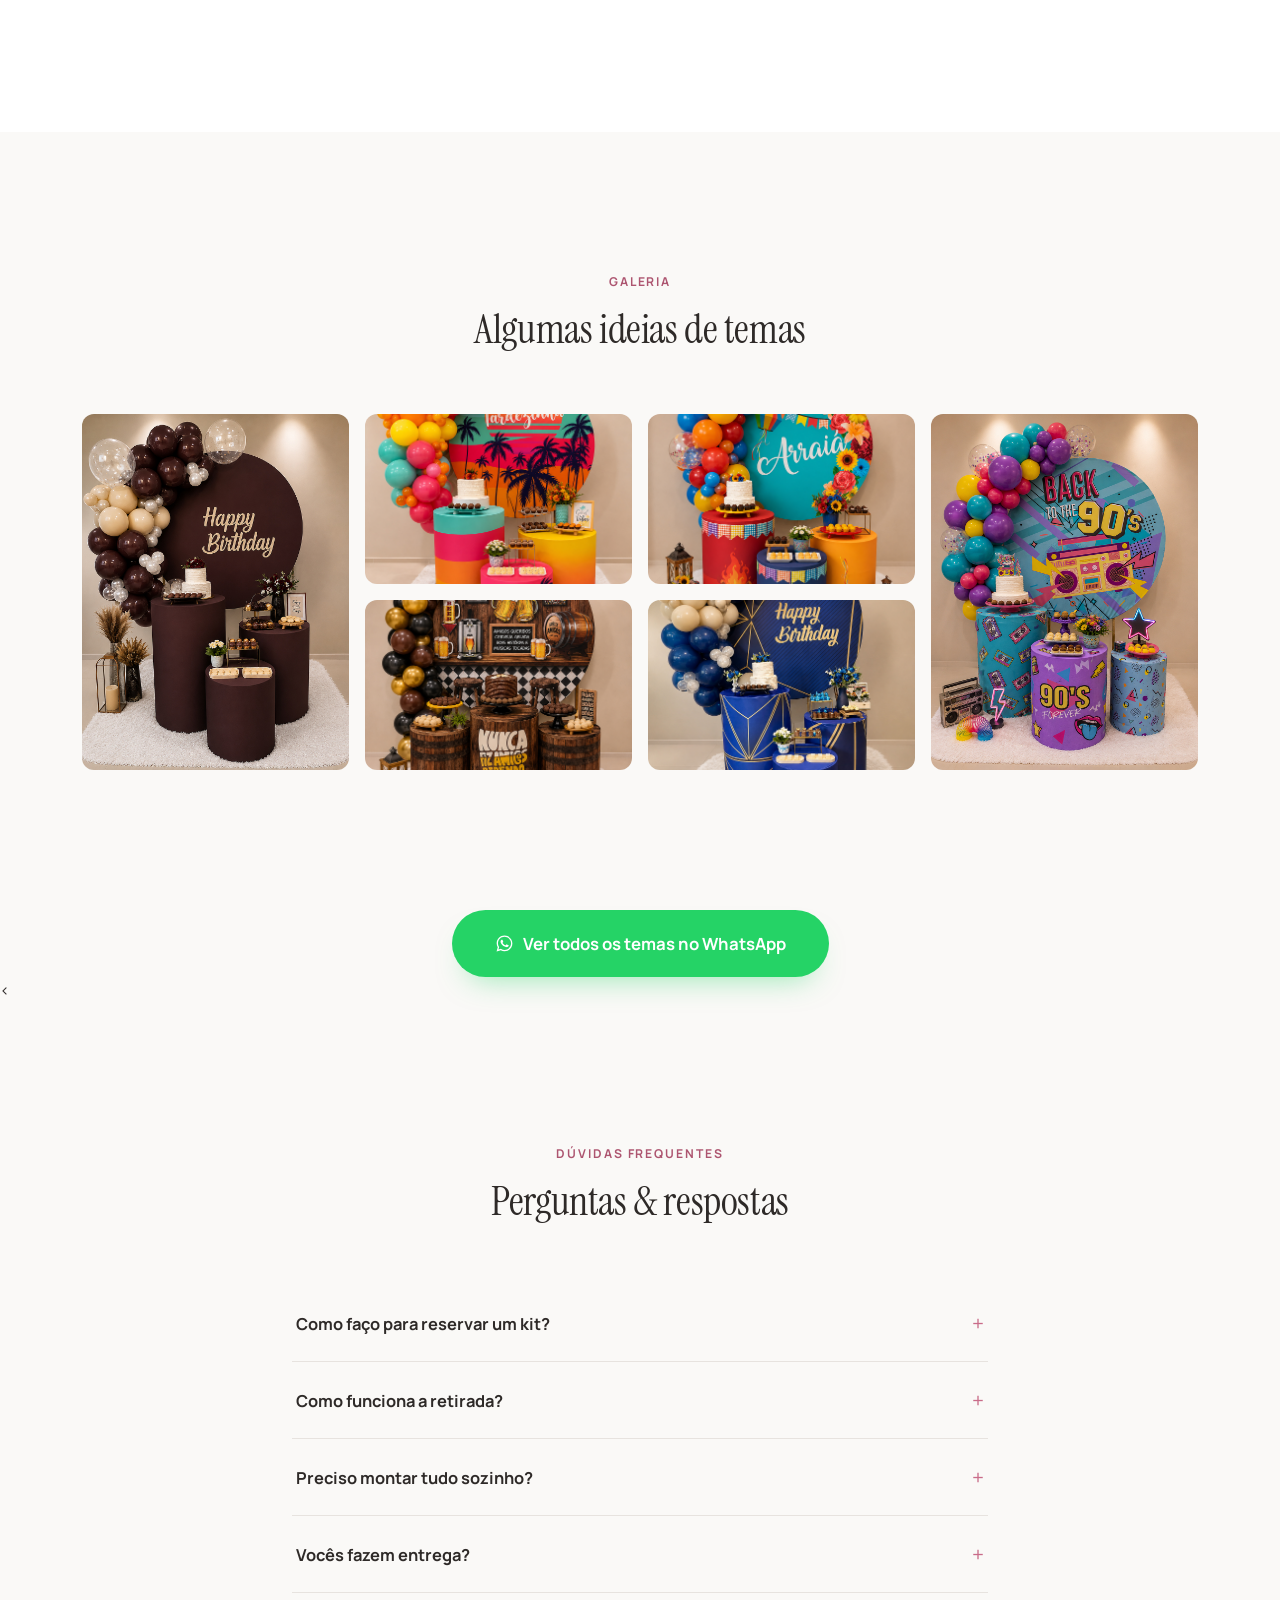
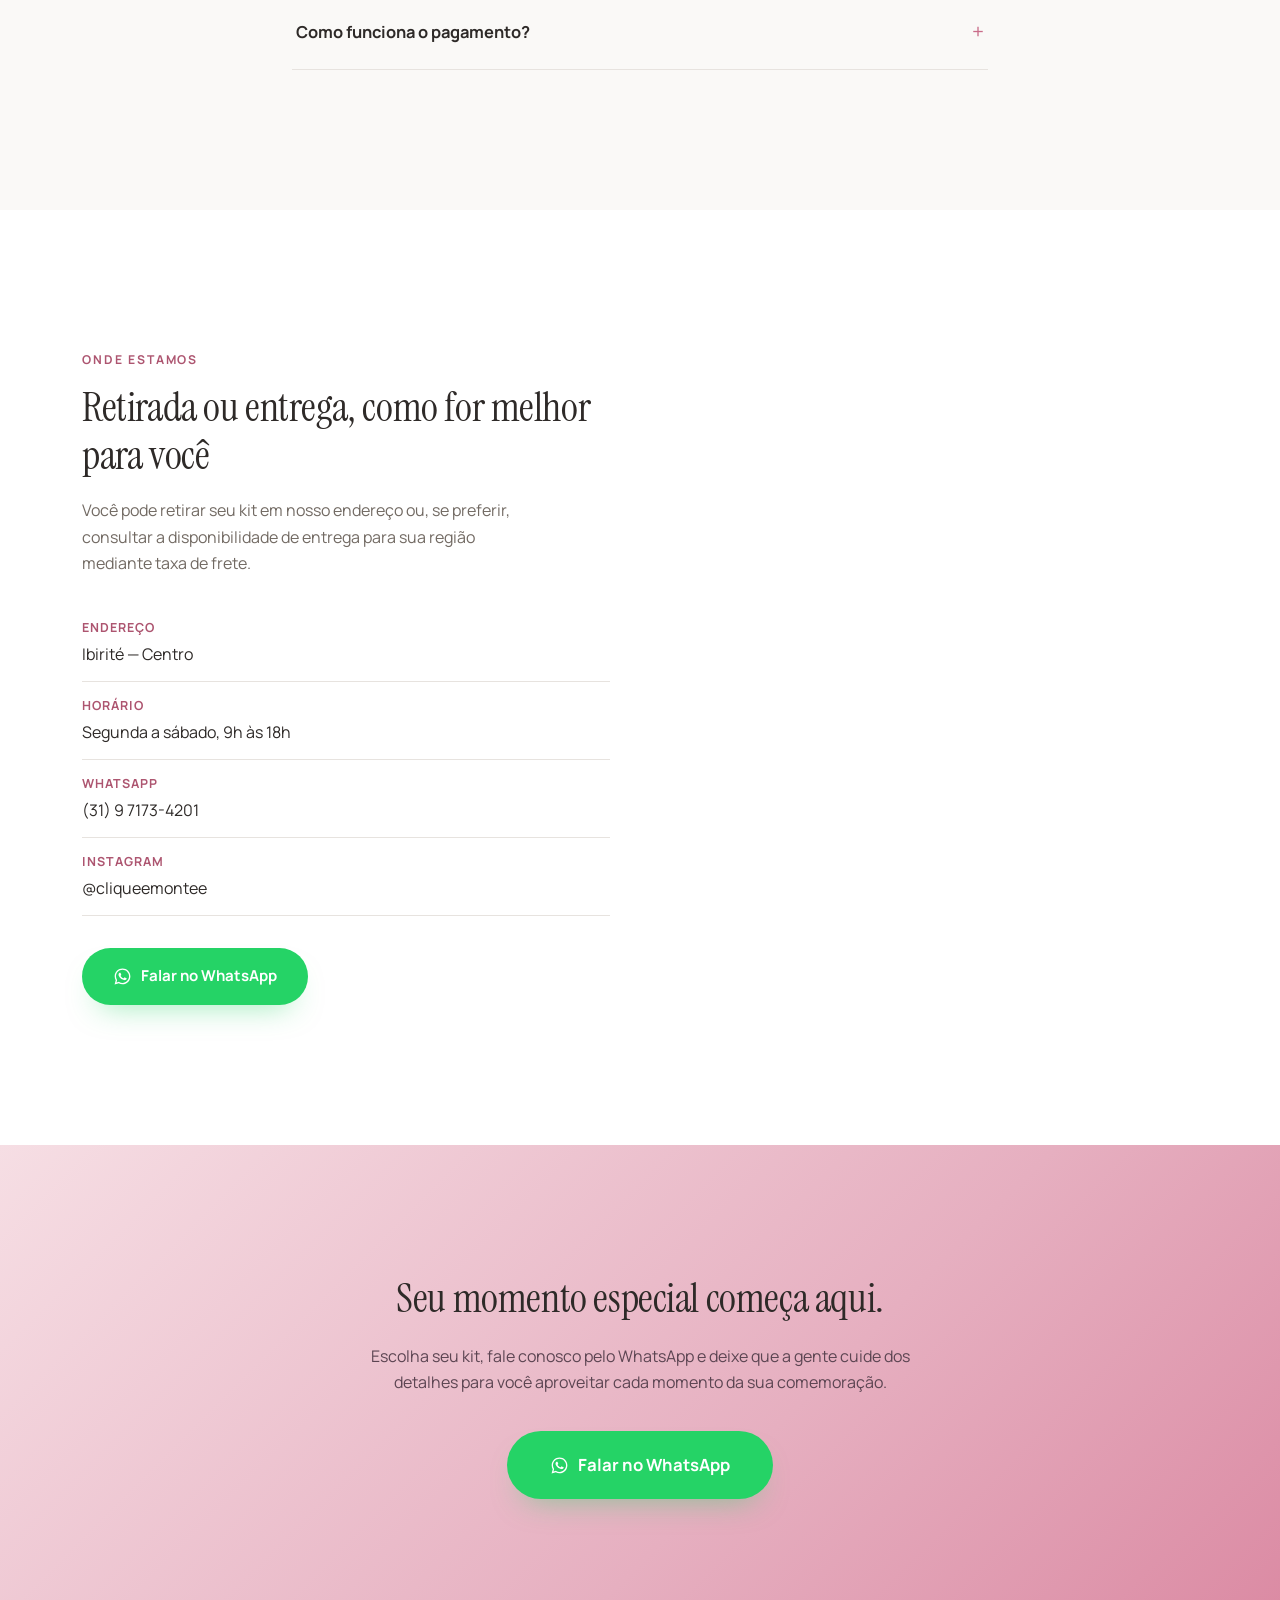
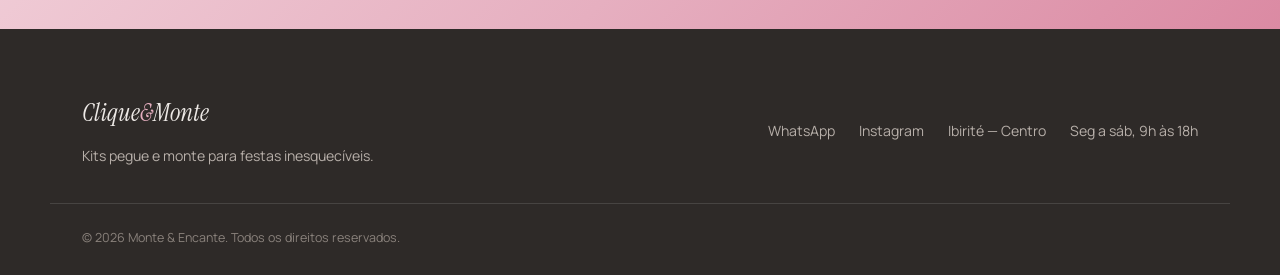
==== commit 37fea9bd: "responsividade" ====
--- a/index.html
+++ b/index.html
@@ -1,16 +1,20 @@
 <!DOCTYPE html>
-
 <html lang="pt-BR">
+
 <head>
-<meta charset="utf-8"/>
-<meta content="width=device-width, initial-scale=1.0" name="viewport"/>
-<title> Clique &amp; Monte — Kits Pegue e Monte para Festas</title>
-<meta content="Locação de kits pegue e monte para decoração de festas. Escolha o tema, reserve, retire e monte com facilidade. Atendimento humanizado e opções para todos os orçamentos." name="description"/>
-<meta content="website" property="og:type"/>
-<meta content="Ateliê Monte &amp; Encante — Kits Pegue e Monte para Festas" property="og:title"/>
-<meta content="Escolha seu tema, reserve seu kit e monte uma decoração linda, prática e organizada para o seu momento especial." property="og:description"/>
-<meta content="pt_BR" property="og:locale"/>
-<script type="application/ld+json">
+  <meta charset="UTF-8">
+  <meta name="viewport" content="width=device-width, initial-scale=1.0">
+  <title> Clique & Monte — Kits Pegue e Monte para Festas</title>
+  <meta name="description"
+    content="Locação de kits pegue e monte para decoração de festas. Escolha o tema, reserve, retire e monte com facilidade. Atendimento humanizado e opções para todos os orçamentos.">
+
+  <meta property="og:type" content="website">
+  <meta property="og:title" content="Ateliê Monte & Encante — Kits Pegue e Monte para Festas">
+  <meta property="og:description"
+    content="Escolha seu tema, reserve seu kit e monte uma decoração linda, prática e organizada para o seu momento especial.">
+  <meta property="og:locale" content="pt_BR">
+
+  <script type="application/ld+json">
 {
   "@context": "https://schema.org",
   "@type": "LocalBusiness",
@@ -20,117 +24,134 @@
   "priceRange": "$$"
 }
 </script>
-<link href="https://fonts.googleapis.com" rel="preconnect"/>
-<link crossorigin="" href="https://fonts.gstatic.com" rel="preconnect"/>
-<link href="https://fonts.googleapis.com/css2?family=Instrument+Serif:ital@0;1&amp;family=Manrope:wght@400;500;600;700;800&amp;display=swap" rel="stylesheet"/>
-<link href="style.css" rel="stylesheet"/>
+
+  <link rel="preconnect" href="https://fonts.googleapis.com">
+  <link rel="preconnect" href="https://fonts.gstatic.com" crossorigin>
+  <link
+    href="https://fonts.googleapis.com/css2?family=Instrument+Serif:ital@0;1&family=Manrope:wght@400;500;600;700;800&display=swap"
+    rel="stylesheet">
+  <link rel="stylesheet" href="style.css">
 </head>
+
 <body>
-<svg aria-hidden="true" height="0" style="position:absolute" width="0">
-<symbol id="wa-icon-path" viewbox="0 0 24 24">
-<path d="M12.04 2C6.58 2 2.13 6.45 2.13 11.91c0 1.75.46 3.44 1.32 4.94L2 22l5.29-1.39a9.87 9.87 0 0 0 4.75 1.21h.01c5.46 0 9.9-4.45 9.9-9.91C21.95 6.45 17.5 2 12.04 2Zm0 18.1a8.2 8.2 0 0 1-4.19-1.15l-.3-.18-3.14.82.84-3.06-.2-.32a8.18 8.18 0 0 1-1.26-4.4c0-4.53 3.69-8.22 8.25-8.22 2.2 0 4.27.86 5.83 2.42a8.17 8.17 0 0 1 2.41 5.81c0 4.53-3.69 8.28-8.24 8.28Zm4.52-6.16c-.25-.12-1.47-.72-1.7-.81-.23-.08-.39-.12-.56.13-.17.25-.64.81-.78.97-.14.17-.29.19-.53.06-.25-.12-1.04-.38-1.99-1.22-.73-.66-1.23-1.46-1.37-1.71-.14-.25-.02-.38.11-.51.11-.11.25-.29.37-.43.12-.14.16-.25.25-.41.08-.17.04-.31-.02-.43-.06-.12-.56-1.36-.77-1.86-.2-.48-.41-.42-.56-.43h-.48c-.17 0-.43.06-.66.31-.23.25-.86.85-.86 2.07 0 1.22.88 2.4 1 2.57.12.17 1.74 2.72 4.29 3.7.6.26 1.06.42 1.43.53.6.19 1.15.17 1.58.1.48-.07 1.47-.6 1.68-1.19.21-.58.21-1.08.14-1.19-.06-.11-.23-.17-.48-.29Z" fill="currentColor"></path>
-</symbol>
-</svg>
-<div aria-hidden="true" class="thread-cursor"></div>
-<!-- HEADER -->
-<header class="site-header" id="header">
-<div class="wrap header-inner">
-<a class="logo" href="#top">Clique<span>&amp;</span>Monte</a>
-<nav class="main-nav" id="mainNav">
-<a href="#sobre">Sobre</a>
-<a href="#temas">O que é</a>
-<a href="#como-funciona">Como funciona</a>
-<a href="#faq">Dúvidas</a>
-<a href="#localizacao">Onde estamos</a>
-</nav>
-<a class="btn btn-whatsapp btn-nav" href="https://api.whatsapp.com/send/?phone=5531971734201&amp;text&amp;type=phone_number&amp;app_absent=0&amp;utm_source=ig" rel="noopener" target="_blank">
-<svg aria-hidden="true" class="wa-ico" viewbox="0 0 24 24">
-<use href="#wa-icon-path"></use>
-</svg>
+
+  <svg width="0" height="0" style="position:absolute" aria-hidden="true">
+    <symbol id="wa-icon-path" viewBox="0 0 24 24">
+      <path fill="currentColor"
+        d="M12.04 2C6.58 2 2.13 6.45 2.13 11.91c0 1.75.46 3.44 1.32 4.94L2 22l5.29-1.39a9.87 9.87 0 0 0 4.75 1.21h.01c5.46 0 9.9-4.45 9.9-9.91C21.95 6.45 17.5 2 12.04 2Zm0 18.1a8.2 8.2 0 0 1-4.19-1.15l-.3-.18-3.14.82.84-3.06-.2-.32a8.18 8.18 0 0 1-1.26-4.4c0-4.53 3.69-8.22 8.25-8.22 2.2 0 4.27.86 5.83 2.42a8.17 8.17 0 0 1 2.41 5.81c0 4.53-3.69 8.28-8.24 8.28Zm4.52-6.16c-.25-.12-1.47-.72-1.7-.81-.23-.08-.39-.12-.56.13-.17.25-.64.81-.78.97-.14.17-.29.19-.53.06-.25-.12-1.04-.38-1.99-1.22-.73-.66-1.23-1.46-1.37-1.71-.14-.25-.02-.38.11-.51.11-.11.25-.29.37-.43.12-.14.16-.25.25-.41.08-.17.04-.31-.02-.43-.06-.12-.56-1.36-.77-1.86-.2-.48-.41-.42-.56-.43h-.48c-.17 0-.43.06-.66.31-.23.25-.86.85-.86 2.07 0 1.22.88 2.4 1 2.57.12.17 1.74 2.72 4.29 3.7.6.26 1.06.42 1.43.53.6.19 1.15.17 1.58.1.48-.07 1.47-.6 1.68-1.19.21-.58.21-1.08.14-1.19-.06-.11-.23-.17-.48-.29Z" />
+    </symbol>
+  </svg>
+
+  <div class="thread-cursor" aria-hidden="true"></div>
+
+  <!-- HEADER -->
+  <header class="site-header" id="header">
+    <div class="wrap header-inner">
+      <a href="#top" class="logo">Clique<span>&</span>Monte</a>
+      <nav class="main-nav" id="mainNav">
+        <a href="#sobre">Sobre</a>
+        <a href="#temas">O que é</a>
+
+        <a href="#como-funciona">Como funciona</a>
+
+        <a href="#faq">Dúvidas</a>
+        <a href="#localizacao">Onde estamos</a>
+      </nav>
+      <a href="https://api.whatsapp.com/send/?phone=5531971734201&text&type=phone_number&app_absent=0&utm_source=ig"
+        class="btn btn-whatsapp btn-nav" target="_blank" rel="noopener">
+        <svg class="wa-ico" viewBox="0 0 24 24" aria-hidden="true">
+          <use href="#wa-icon-path" />
+        </svg>
         Chamar no WhatsApp
       </a>
-<button aria-expanded="false" aria-label="Abrir menu" class="nav-toggle" id="navToggle">
-<span></span><span></span><span></span>
-</button>
-</div>
-</header>
-<main id="top">
-<!-- HERO -->
-<section class="hero" id="hero">
-<div aria-hidden="true" class="hero-media">
-<div class="hero-photo-placeholder">
-<div class="hero-illustration">
-<img alt="Kit Pegue e Monte" src="/img/instagram_01.jpg"/>
-</div>
-</div>
-</div>
-<div class="hero-card">
-<p class="eyebrow">kits pegue e monte · retirada rápida</p>
-<h1>Transforme sua festa com nossos <em>Kits Pegue e Monte</em>.</h1>
-<p class="hero-text">Escolha seu tema, reserve seu kit e monte uma decoração linda, prática e organizada para
+      <button class="nav-toggle" id="navToggle" aria-label="Abrir menu" aria-expanded="false">
+        <span></span><span></span><span></span>
+      </button>
+    </div>
+  </header>
+
+  <main id="top">
+
+    <!-- HERO -->
+    <section class="hero" id="hero">
+      <div class="hero-media" aria-hidden="true">
+        <div class="hero-photo-placeholder">
+          <div class="hero-illustration">
+            <img src="/img/instagram_01.jpg" alt="Kit Pegue e Monte">
+          </div>
+        </div>
+      </div>
+      <div class="hero-card">
+        <p class="eyebrow">kits pegue e monte · retirada rápida</p>
+        <h1>Transforme sua festa com nossos <em>Kits Pegue e Monte</em>.</h1>
+        <p class="hero-text">Escolha seu tema, reserve seu kit e monte uma decoração linda, prática e organizada para
           tornar seu momento ainda mais especial.</p>
-<ul class="hero-meta">
-<li><span class="ico">📍</span> Atendimento em toda a região</li>
-<li><span class="ico">🎈</span> Diversos temas disponíveis</li>
-<li><span class="ico">⭐</span> Atendimento personalizado</li>
-<li><span class="ico">🚗</span> Retirada no local ou entrega sob consulta</li>
-</ul>
-<div class="hero-actions">
-<a class="btn btn-brand-outline" href="#temas">Ver nosso trabalho</a>
-<a class="btn btn-whatsapp" href="https://api.whatsapp.com/send/?phone=5531971734201&amp;text&amp;type=phone_number&amp;app_absent=0&amp;utm_source=ig" rel="noopener" target="_blank">
-<svg aria-hidden="true" class="wa-ico" viewbox="0 0 24 24">
-<use href="#wa-icon-path"></use>
-</svg>
+        <ul class="hero-meta">
+          <li><span class="ico">📍</span> Atendimento em toda a região</li>
+          <li><span class="ico">🎈</span> Diversos temas disponíveis</li>
+          <li><span class="ico">⭐</span> Atendimento personalizado</li>
+          <li><span class="ico">🚗</span> Retirada no local ou entrega sob consulta</li>
+        </ul>
+        <div class="hero-actions">
+          <a href="#temas" class="btn btn-brand-outline">Ver nosso trabalho</a>
+          <a href="https://api.whatsapp.com/send/?phone=5531971734201&text&type=phone_number&app_absent=0&utm_source=ig"
+            class="btn btn-whatsapp" target="_blank" rel="noopener">
+            <svg class="wa-ico" viewBox="0 0 24 24" aria-hidden="true">
+              <use href="#wa-icon-path" />
+            </svg>
             Chamar no WhatsApp
           </a>
-</div>
-</div>
-</section>
-<!-- FAIXA DE CONFIANÇA -->
-<section class="trust-strip">
-<div class="wrap trust-inner">
-<div class="trust-item"><span>✔</span>Fotos reais</div>
-<div class="trust-item"><span>✔</span>Kits higienizados</div>
-<div class="trust-item"><span>✔</span>Atendimento humanizado</div>
-<div class="trust-item"><span>✔</span>Reserva organizada</div>
-<div class="trust-item"><span>✔</span>Fácil montagem</div>
-<div class="trust-item"><span>✔</span>Suporte ao cliente</div>
-</div>
-</section>
-<!-- SOBRE -->
-<section class="about" id="sobre">
-<div class="wrap about-grid">
-<div aria-hidden="true" class="about-visual">
-<div class="blob blob-rose"></div>
-<div class="about-card-photo">
-<div class="hero-illustration">
-<img alt="Kit Pegue e Monte" src="/img/instagram_04.jpg"/>
-</div>
-</div>
-</div>
-<div class="about-copy">
-<p class="eyebrow">quem somos</p>
-<h2>Cuidado artesanal em cada detalhe</h2>
-<p>Somos um ateliê dedicado a transformar comemorações em memórias bonitas — sem o peso da organização. Cada
+        </div>
+      </div>
+    </section>
+
+    <!-- FAIXA DE CONFIANÇA -->
+    <section class="trust-strip">
+      <div class="wrap trust-inner">
+        <div class="trust-item"><span>✔</span>Fotos reais</div>
+        <div class="trust-item"><span>✔</span>Kits higienizados</div>
+        <div class="trust-item"><span>✔</span>Atendimento humanizado</div>
+        <div class="trust-item"><span>✔</span>Reserva organizada</div>
+        <div class="trust-item"><span>✔</span>Fácil montagem</div>
+        <div class="trust-item"><span>✔</span>Suporte ao cliente</div>
+      </div>
+    </section>
+
+    <!-- SOBRE -->
+    <section class="about" id="sobre">
+      <div class="wrap about-grid">
+        <div class="about-visual" aria-hidden="true">
+          <div class="blob blob-rose"></div>
+          <div class="about-card-photo">
+            <div class="hero-illustration">
+              <img src="/img/instagram_04.jpg" alt="Kit Pegue e Monte">
+            </div>
+          </div>
+        </div>
+        <div class="about-copy">
+          <p class="eyebrow">quem somos</p>
+          <h2>Cuidado artesanal em cada detalhe</h2>
+          <p>Somos um ateliê dedicado a transformar comemorações em memórias bonitas — sem o peso da organização. Cada
             kit é preparado, higienizado e conferido item a item antes de chegar até você, para que o único trabalho da
             sua parte seja aproveitar o momento.</p>
-<p>Acreditamos em compromisso com prazos, carinho no atendimento e uma decoração acessível para diferentes
+          <p>Acreditamos em compromisso com prazos, carinho no atendimento e uma decoração acessível para diferentes
             estilos de festa. É esse cuidado que nos torna a escolha de confiança de tantas famílias.</p>
-<div class="about-stats">
-<div><strong>+500</strong><span>festas decoradas</span></div>
-<div><strong>3000+</strong><span>temas disponíveis</span></div>
-<div><strong>5★</strong><span>avaliação média</span></div>
-</div>
-</div>
-</div>
-</section>
-<!-- NOSSOS TEMAS -->
-<section class="themes" id="temas">
-<div class="wrap">
-<div class="themes-head">
-<p class="eyebrow center">O que é um Kit Pegue e Monte?</p>
-<h2 class="center">Um universo de temas para a sua festa, de infantil a adulto</h2>
-<p class="themes-text center">
+          <div class="about-stats">
+            <div><strong>+500</strong><span>festas decoradas</span></div>
+            <div><strong>3000+</strong><span>temas disponíveis</span></div>
+            <div><strong>5★</strong><span>avaliação média</span></div>
+          </div>
+        </div>
+      </div>
+    </section>
+
+    <!-- NOSSOS TEMAS -->
+    <section class="themes" id="temas">
+      <div class="wrap">
+        <div class="themes-head">
+          <p class="eyebrow center">O que é um Kit Pegue e Monte?</p>
+          <h2 class="center">Um universo de temas para a sua festa, de infantil a adulto</h2>
+          <p class="themes-text center">
 
             O Kit Pegue e Monte é uma solução prática, moderna e econômica para quem deseja uma decoração bonita e bem
             planejada, sem precisar investir em uma decoração tradicional completa. A proposta é oferecer todos os
@@ -149,177 +170,210 @@
             Nosso objetivo é proporcionar uma decoração que impressione seus convidados, valorize cada detalhe da
             comemoração e caiba no seu orçamento. Assim, você economiza, ganha praticidade e ainda cria um ambiente
             especial para celebrar momentos inesquecíveis com sua família e amigos.</p>
-</div>
-</div>
-</section>
-<!-- COMO FUNCIONA -->
-<section class="how" id="como-funciona">
-<div class="wrap">
-<p class="eyebrow center">o passo a passo</p>
-<h2 class="center">Do tema à sua festa, em sete passos simples</h2>
-<div class="garland-wrap">
-<svg aria-hidden="true" class="garland-line" preserveaspectratio="none" viewbox="0 0 1200 140">
-<path d="M0,70 C100,10 200,130 300,70 C400,10 500,130 600,70 C700,10 800,130 900,70 C1000,10 1100,130 1200,70" fill="none" stroke="#E9DDCE" stroke-dasharray="2 14" stroke-linecap="round" stroke-width="3"></path>
-</svg>
-<ol class="how-steps">
-<li><span class="step-num">1</span>
-<h3>Escolha o tema</h3>
-<p>Fale com a gente e descubra o estilo perfeito.</p>
-</li>
-<li><span class="step-num">2</span>
-<h3>Escolha o conjunto</h3>
-<p>Selecione entre G, GG ou GGG conforme sua festa.</p>
-</li>
-<li><span class="step-num">3</span>
-<h3>Reserve pelo WhatsApp</h3>
-<p>Confirme a data diretamente com nossa equipe.</p>
-</li>
-<li><span class="step-num">4</span>
-<h3>Retirada ou entrega</h3>
-<p>Busque no local ou consulte a entrega para sua região.</p>
-</li>
-<li><span class="step-num">5</span>
-<h3>Monte facilmente</h3>
-<p>Peças leves e um passo a passo bem simples.</p>
-</li>
-<li><span class="step-num">6</span>
-<h3>Aproveite sua festa</h3>
-<p>Curta cada momento com a decoração pronta.</p>
-</li>
-<li><span class="step-num">7</span>
-<h3>Devolva</h3>
-<p>Devolução simples, sem burocracia.</p>
-</li>
-</ol>
-</div>
-</div>
-</section>
-<!-- GALERIA -->
-<section class="gallery" id="galeria">
-<div class="wrap">
-<p class="eyebrow center">galeria</p>
-<h2 class="center">Algumas ideias de temas</h2>
-<div class="gallery-grid" id="galleryGrid"></div>
-</div>
-</section>
-<div class="themes-cta">
-<a class="btn btn-whatsapp btn-lg" href="https://api.whatsapp.com/send/?phone=5531971734201&amp;text&amp;type=phone_number&amp;app_absent=0&amp;utm_source=ig" rel="noopener" target="_blank">
-<svg aria-hidden="true" class="wa-ico" viewbox="0 0 24 24">
-<use href="#wa-icon-path"></use>
-</svg>
+        </div>
+
+
+      </div>
+    </section>
+
+
+
+
+    <!-- COMO FUNCIONA -->
+    <section class="how" id="como-funciona">
+      <div class="wrap">
+        <p class="eyebrow center">o passo a passo</p>
+        <h2 class="center">Do tema à sua festa, em sete passos simples</h2>
+        <div class="garland-wrap">
+          <svg class="garland-line" viewBox="0 0 1200 140" preserveAspectRatio="none" aria-hidden="true">
+            <path
+              d="M0,70 C100,10 200,130 300,70 C400,10 500,130 600,70 C700,10 800,130 900,70 C1000,10 1100,130 1200,70"
+              fill="none" stroke="#E9DDCE" stroke-width="3" stroke-dasharray="2 14" stroke-linecap="round" />
+          </svg>
+          <ul class="how-steps">
+            <li><span class="step-num">1</span>
+              <h3>Escolha o tema</h3>
+              <p>Fale com a gente e descubra o estilo perfeito.</p>
+            </li>
+            <li><span class="step-num">2</span>
+              <h3>Escolha o conjunto</h3>
+              <p>Selecione entre G, GG ou GGG conforme sua festa.</p>
+            </li>
+            <li><span class="step-num">3</span>
+              <h3>Reserve pelo WhatsApp</h3>
+              <p>Confirme a data diretamente com nossa equipe.</p>
+            </li>
+            <li><span class="step-num">4</span>
+              <h3>Retirada ou entrega</h3>
+              <p>Busque no local ou consulte a entrega para sua região.</p>
+            </li>
+            <li><span class="step-num">5</span>
+              <h3>Monte facilmente</h3>
+              <p>Peças leves e um passo a passo bem simples.</p>
+            </li>
+            <li><span class="step-num">6</span>
+              <h3>Aproveite sua festa</h3>
+              <p>Curta cada momento com a decoração pronta.</p>
+            </li>
+            <li><span class="step-num">7</span>
+              <h3>Devolva</h3>
+              <p>Devolução simples, sem burocracia.</p>
+            </li>
+          </ul>
+        </div>
+      </div>
+    </section>
+
+
+
+
+
+    <!-- GALERIA -->
+    <section class="gallery" id="galeria">
+      <div class="wrap">
+        <p class="eyebrow center">galeria</p>
+        <h2 class="center">Algumas ideias de temas</h2>
+        <div class="gallery-grid" id="galleryGrid"></div>
+      </div>
+
+
+    </section>
+
+    <div class="themes-cta">
+      <a href="https://api.whatsapp.com/send/?phone=5531971734201&text&type=phone_number&app_absent=0&utm_source=ig"
+        class="btn btn-whatsapp btn-lg" target="_blank" rel="noopener">
+        <svg class="wa-ico" viewBox="0 0 24 24" aria-hidden="true">
+          <use href="#wa-icon-path" />
+        </svg>
         Ver todos os temas no WhatsApp
       </a>
-</div>
-<!-- FAQ -->
-<section class="faq" id="faq">
-<div class="wrap faq-wrap">
-<p class="eyebrow center">dúvidas frequentes</p>
-<h2 class="center">Perguntas &amp; respostas</h2>
-<div class="faq-list" id="faqList">
-<div class="faq-item">
-<button class="faq-question">Como faço para reservar um kit? <span>+</span></button>
-<div class="faq-answer">
-<p>É simples: pense no tema de sua ideia e fale com a gente pelo WhatsApp para confirmar a
+    </div>
+
+    < <!-- FAQ -->
+      <section class="faq" id="faq">
+        <div class="wrap faq-wrap">
+          <p class="eyebrow center">dúvidas frequentes</p>
+          <h2 class="center">Perguntas & respostas</h2>
+          <div class="faq-list" id="faqList">
+            <div class="faq-item">
+              <button class="faq-question">Como faço para reservar um kit? <span>+</span></button>
+              <div class="faq-answer">
+                <p>É simples: pense no tema de sua ideia e fale com a gente pelo WhatsApp para confirmar a
                   data e a disponibilidade, temos praticamente TODOS.</p>
-</div>
-</div>
-<div class="faq-item">
-<button class="faq-question">Como funciona a retirada? <span>+</span></button>
-<div class="faq-answer">
-<p>Combinamos um horário para você retirar o kit já organizado e conferido em nosso ponto de
+              </div>
+            </div>
+            <div class="faq-item">
+              <button class="faq-question">Como funciona a retirada? <span>+</span></button>
+              <div class="faq-answer">
+                <p>Combinamos um horário para você retirar o kit já organizado e conferido em nosso ponto de
                   atendimento.</p>
-</div>
-</div>
-<div class="faq-item">
-<button class="faq-question">Preciso montar tudo sozinho? <span>+</span></button>
-<div class="faq-answer">
-<p>Sim, mas com muita facilidade: as peças são leves e vêm com orientações simples de montagem.</p>
-</div>
-</div>
-<div class="faq-item">
-<button class="faq-question">Vocês fazem entrega? <span>+</span></button>
-<div class="faq-answer">
-<p>Fazemos sim! Você escolhe onde quer deixar o kit e levamos até lá. Tudo isso sem complicações.</p>
-</div>
-</div>
-<div class="faq-item">
-<button class="faq-question">Como funciona o pagamento? <span>+</span></button>
-<div class="faq-answer">
-<p>As formas de pagamento e valores são combinados diretamente com nossa equipe no momento da reserva.
+              </div>
+            </div>
+            <div class="faq-item">
+              <button class="faq-question">Preciso montar tudo sozinho? <span>+</span></button>
+              <div class="faq-answer">
+                <p>Sim, mas com muita facilidade: as peças são leves e vêm com orientações simples de montagem.</p>
+              </div>
+            </div>
+            <div class="faq-item">
+              <button class="faq-question">Vocês fazem entrega? <span>+</span></button>
+              <div class="faq-answer">
+                <p>Fazemos sim! Você escolhe onde quer deixar o kit e levamos até lá. Tudo isso sem complicações.</p>
+              </div>
+            </div>
+            <div class="faq-item">
+              <button class="faq-question">Como funciona o pagamento? <span>+</span></button>
+              <div class="faq-answer">
+                <p>As formas de pagamento e valores são combinados diretamente com nossa equipe no momento da reserva.
                 </p>
-</div>
-</div>
-</div>
-</div>
-</section>
-<!-- LOCALIZAÇÃO -->
-<section class="location" id="localizacao">
-<div class="wrap location-grid">
-<div class="location-info">
-<p class="eyebrow">onde estamos</p>
-<h2>Retirada ou entrega, como for melhor para você</h2>
-<p class="location-note">Você pode retirar seu kit em nosso endereço ou, se preferir, consultar a
+              </div>
+            </div>
+          </div>
+        </div>
+      </section>
+
+      <!-- LOCALIZAÇÃO -->
+      <section class="location" id="localizacao">
+        <div class="wrap location-grid">
+          <div class="location-info">
+            <p class="eyebrow">onde estamos</p>
+            <h2>Retirada ou entrega, como for melhor para você</h2>
+            <p class="location-note">Você pode retirar seu kit em nosso endereço ou, se preferir, consultar a
               disponibilidade de entrega para sua região mediante taxa de frete.</p>
-<ul class="location-list">
-<li><strong>Endereço</strong><span>Ibirité — Centro</span></li>
-<li><strong>Horário</strong><span>Segunda a sábado, 9h às 18h</span></li>
-<li><strong>WhatsApp</strong><span>(31) 9 7173-4201</span></li>
-<li><strong>Instagram</strong><span>@cliqueemontee</span></li>
-</ul>
-<a class="btn btn-whatsapp" href="https://api.whatsapp.com/send/?phone=5531971734201&amp;text&amp;type=phone_number&amp;app_absent=0&amp;utm_source=ig" rel="noopener" target="_blank">
-<svg aria-hidden="true" class="wa-ico" viewbox="0 0 24 24">
-<use href="#wa-icon-path"></use>
-</svg>
+            <ul class="location-list">
+              <li><strong>Endereço</strong><span>Ibirité — Centro</span></li>
+              <li><strong>Horário</strong><span>Segunda a sábado, 9h às 18h</span></li>
+              <li><strong>WhatsApp</strong><span>(31) 9 7173-4201</span></li>
+              <li><strong>Instagram</strong><span>@cliqueemontee</span></li>
+            </ul>
+            <a href="https://api.whatsapp.com/send/?phone=5531971734201&text&type=phone_number&app_absent=0&utm_source=ig"
+              class="btn btn-whatsapp" target="_blank" rel="noopener">
+              <svg class="wa-ico" viewBox="0 0 24 24" aria-hidden="true">
+                <use href="#wa-icon-path" />
+              </svg>
               Falar no WhatsApp
             </a>
-</div>
-<div aria-hidden="true" class="location-map">
-<iframe allowfullscreen="" height="450" loading="lazy" referrerpolicy="strict-origin-when-cross-origin" src="https://www.google.com/maps/embed?pb=!1m14!1m12!1m3!1d3700.8922412410343!2d-44.06471689824939!3d-20.020961139958132!2m3!1f0!2f0!3f0!3m2!1i1024!2i768!4f13.1!5e0!3m2!1spt-BR!2sbr!4v1784612670864!5m2!1spt-BR!2sbr" style="border:0;" width="600"></iframe>
-</div>
-</div>
-</section>
-<!-- CTA FINAL -->
-<section class="final-cta">
-<div class="wrap final-cta-inner">
-<h2>Seu momento especial começa aqui.</h2>
-<p>Escolha seu kit, fale conosco pelo WhatsApp e deixe que a gente cuide dos detalhes para você aproveitar
+          </div>
+          <div class="location-map" aria-hidden="true">
+            <iframe
+              src="https://www.google.com/maps/embed?pb=!1m14!1m12!1m3!1d3700.8922412410343!2d-44.06471689824939!3d-20.020961139958132!2m3!1f0!2f0!3f0!3m2!1i1024!2i768!4f13.1!5e0!3m2!1spt-BR!2sbr!4v1784612670864!5m2!1spt-BR!2sbr"
+              width="600" height="450" style="border:0;" allowfullscreen="" loading="lazy"
+              referrerpolicy="strict-origin-when-cross-origin"></iframe>
+          </div>
+        </div>
+      </section>
+
+      <!-- CTA FINAL -->
+      <section class="final-cta">
+        <div class="wrap final-cta-inner">
+          <h2>Seu momento especial começa aqui.</h2>
+          <p>Escolha seu kit, fale conosco pelo WhatsApp e deixe que a gente cuide dos detalhes para você aproveitar
             cada momento da sua comemoração.</p>
-<a class="btn btn-whatsapp btn-lg" href="https://api.whatsapp.com/send/?phone=5531971734201&amp;text&amp;type=phone_number&amp;app_absent=0&amp;utm_source=ig" rel="noopener" target="_blank">
-<svg aria-hidden="true" class="wa-ico" viewbox="0 0 24 24">
-<use href="#wa-icon-path"></use>
-</svg>
+          <a href="https://api.whatsapp.com/send/?phone=5531971734201&text&type=phone_number&app_absent=0&utm_source=ig"
+            class="btn btn-whatsapp btn-lg" target="_blank" rel="noopener">
+            <svg class="wa-ico" viewBox="0 0 24 24" aria-hidden="true">
+              <use href="#wa-icon-path" />
+            </svg>
             Falar no WhatsApp
           </a>
-</div>
-</section>
-</main>
-<!-- RODAPÉ -->
-<footer class="site-footer">
-<div class="wrap footer-inner">
-<div class="footer-brand">
-<span class="logo">Clique<span>&amp;</span>Monte</span>
-<p>Kits pegue e monte para festas inesquecíveis.</p>
-</div>
-<div class="footer-links">
-<a href="https://api.whatsapp.com/send/?phone=5531971734201&amp;text&amp;type=phone_number&amp;app_absent=0&amp;utm_source=ig" rel="noopener" target="_blank">WhatsApp</a>
-<a href="https://www.instagram.com/cliqueemontee/" rel="noopener" target="_blank">Instagram</a>
-<a href="#localizacao">Ibirité — Centro</a>
-<span>Seg a sáb, 9h às 18h</span>
-</div>
-</div>
-<div class="wrap footer-bottom">© 2026 Monte &amp; Encante. Todos os direitos reservados.</div>
-</footer>
-<!-- LIGHTBOX -->
-<div class="lightbox" id="lightbox">
-<button aria-label="Fechar" class="lightbox-close" id="lightboxClose">×</button>
-<div class="lightbox-content" id="lightboxContent"></div>
-</div>
-<a aria-label="Falar no WhatsApp" class="whatsapp-float" href="https://api.whatsapp.com/send/?phone=5531971734201&amp;text&amp;type=phone_number&amp;app_absent=0&amp;utm_source=ig" rel="noopener" target="_blank">
-<span aria-hidden="true" class="whatsapp-float-ring"></span>
-<svg aria-hidden="true" viewbox="0 0 24 24">
-<use href="#wa-icon-path"></use>
-</svg>
-</a>
-<script src="script.js"></script>
+        </div>
+      </section>
+
+  </main>
+
+  <!-- RODAPÉ -->
+  <footer class="site-footer">
+    <div class="wrap footer-inner">
+      <div class="footer-brand">
+        <span class="logo">Clique<span>&</span>Monte</span>
+        <p>Kits pegue e monte para festas inesquecíveis.</p>
+      </div>
+      <div class="footer-links">
+        <a href="https://api.whatsapp.com/send/?phone=5531971734201&text&type=phone_number&app_absent=0&utm_source=ig"
+          target="_blank" rel="noopener">WhatsApp</a>
+        <a href="https://www.instagram.com/cliqueemontee/" target="_blank" rel="noopener">Instagram</a>
+        <a href="#localizacao">Ibirité — Centro</a>
+        <span>Seg a sáb, 9h às 18h</span>
+      </div>
+    </div>
+    <div class="wrap footer-bottom">© 2026 Monte &amp; Encante. Todos os direitos reservados.</div>
+  </footer>
+
+  <!-- LIGHTBOX -->
+  <div class="lightbox" id="lightbox">
+    <button class="lightbox-close" id="lightboxClose" aria-label="Fechar">×</button>
+    <div class="lightbox-content" id="lightboxContent"></div>
+  </div>
+
+  <a href="https://api.whatsapp.com/send/?phone=5531971734201&text&type=phone_number&app_absent=0&utm_source=ig"
+    class="whatsapp-float" target="_blank" rel="noopener" aria-label="Falar no WhatsApp">
+    <span class="whatsapp-float-ring" aria-hidden="true"></span>
+    <svg viewBox="0 0 24 24" aria-hidden="true">
+      <use href="#wa-icon-path" />
+    </svg>
+  </a>
+
+  <script src="script.js"></script>
 </body>
+
 </html>
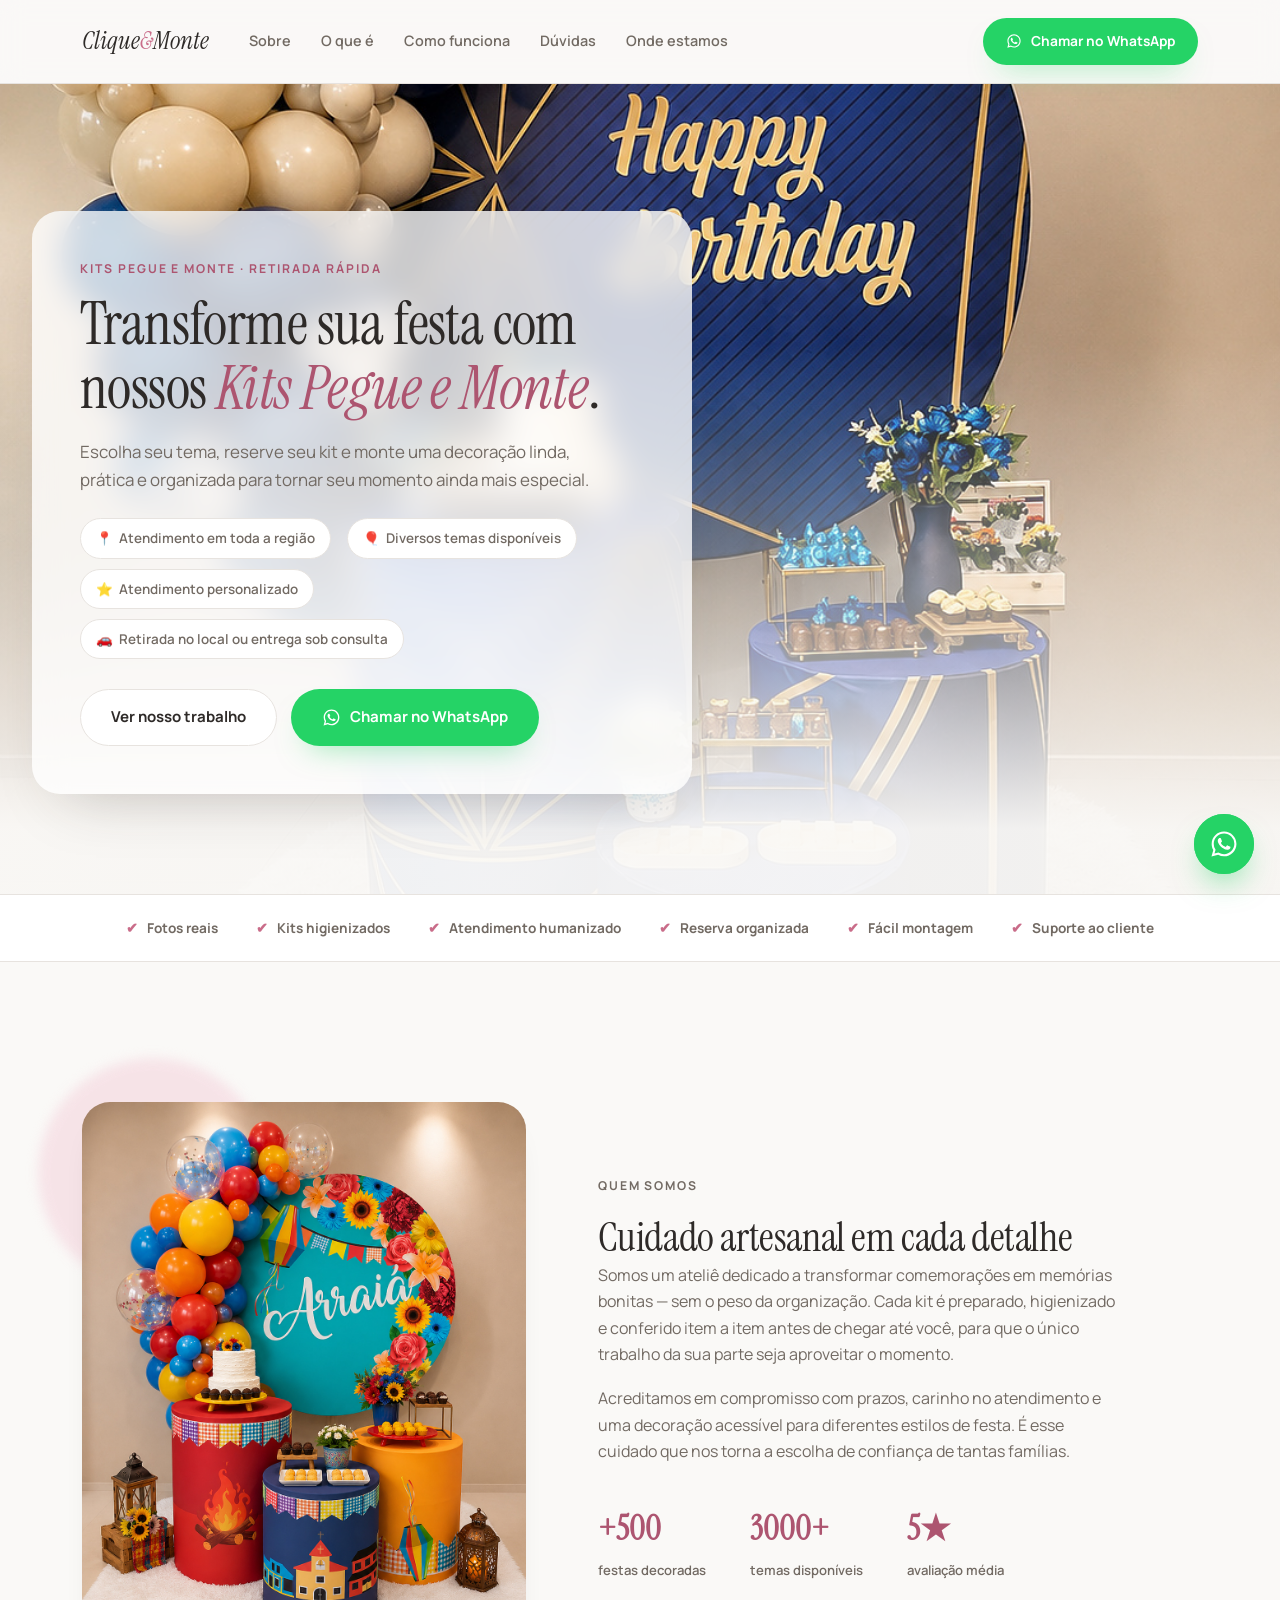
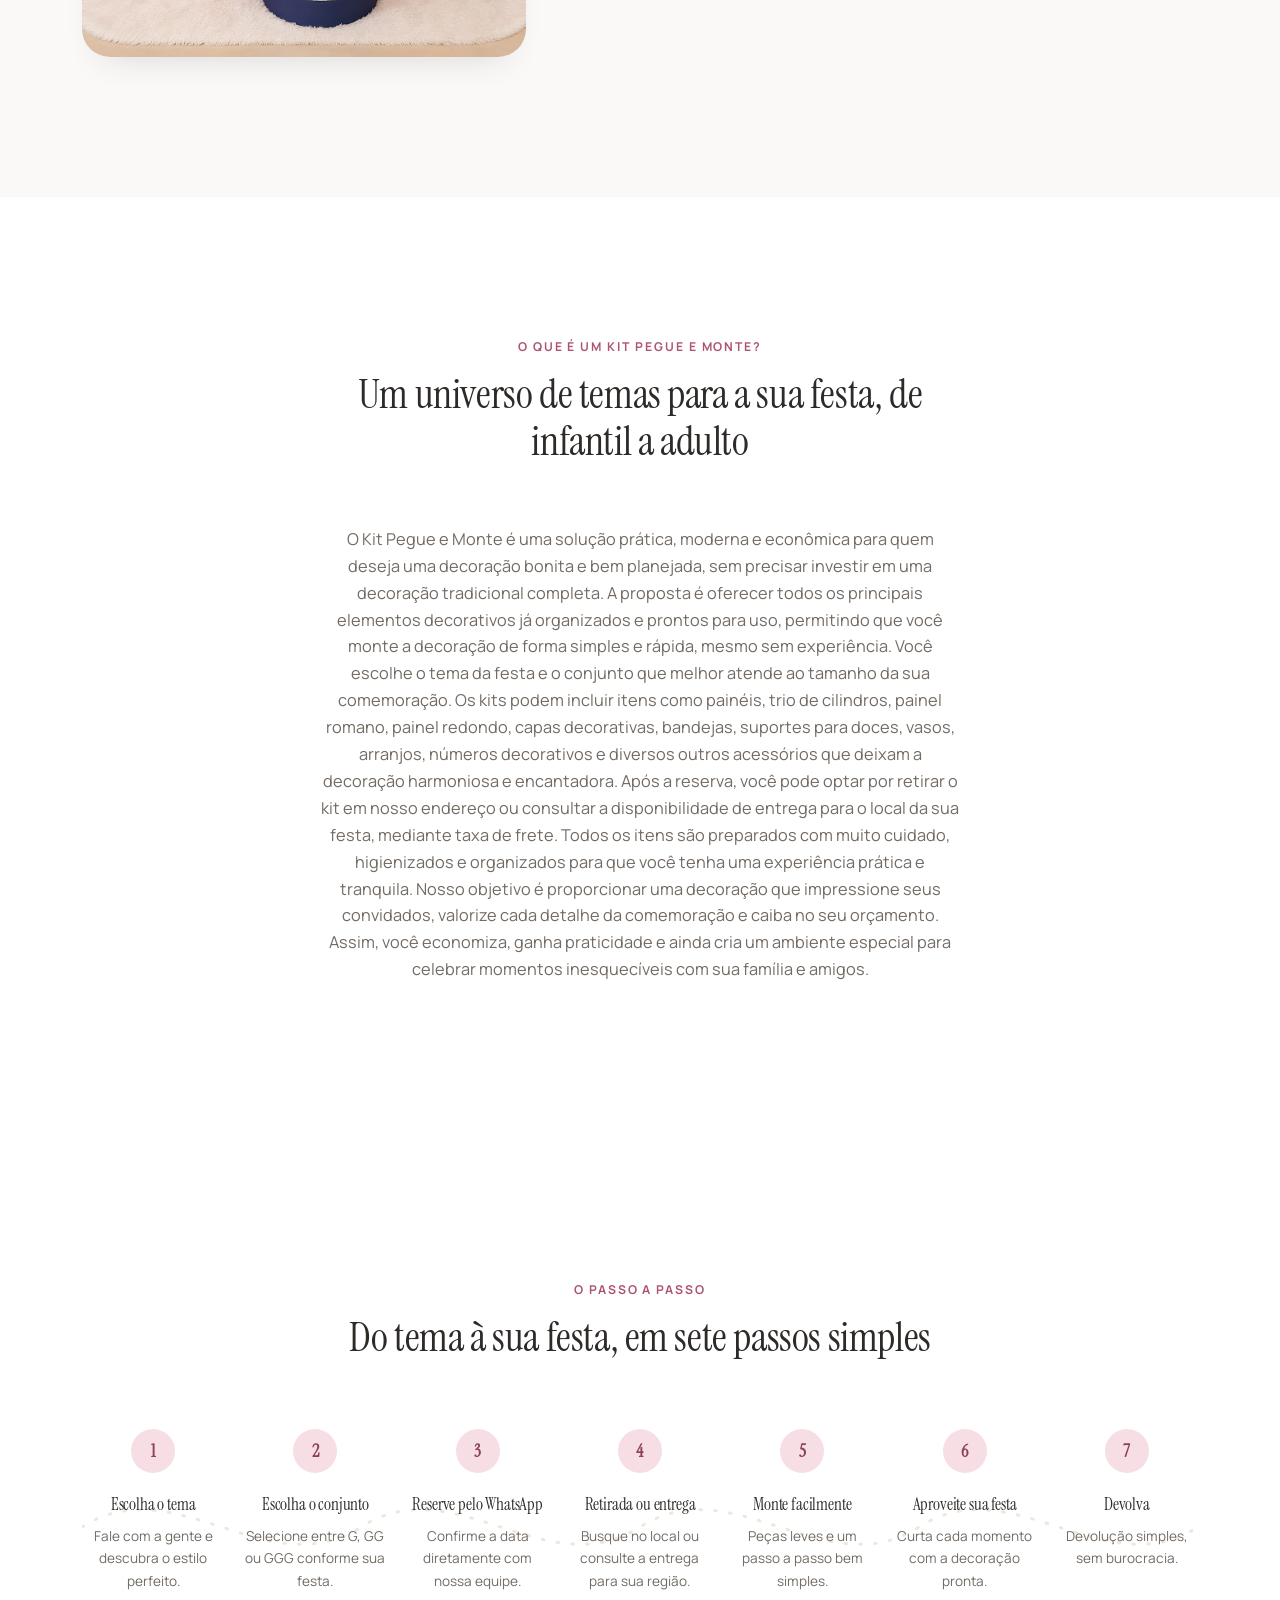
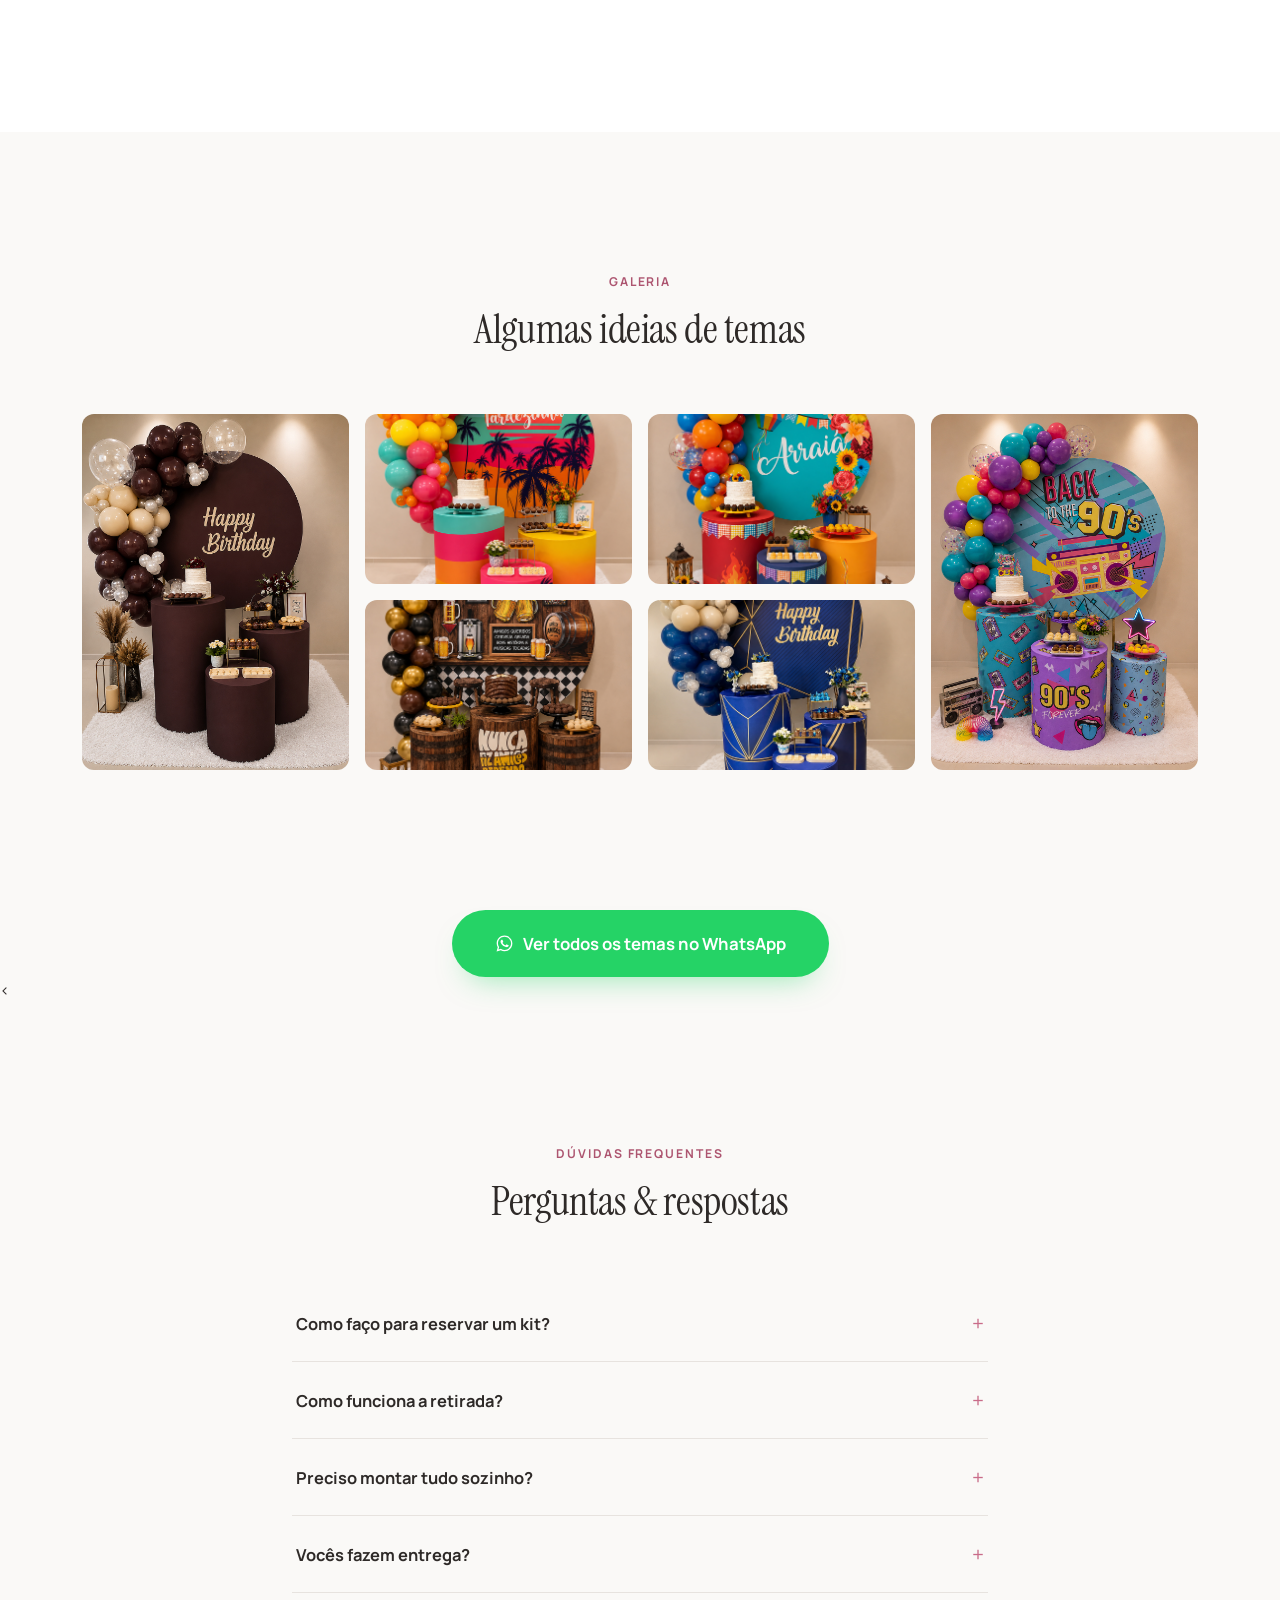
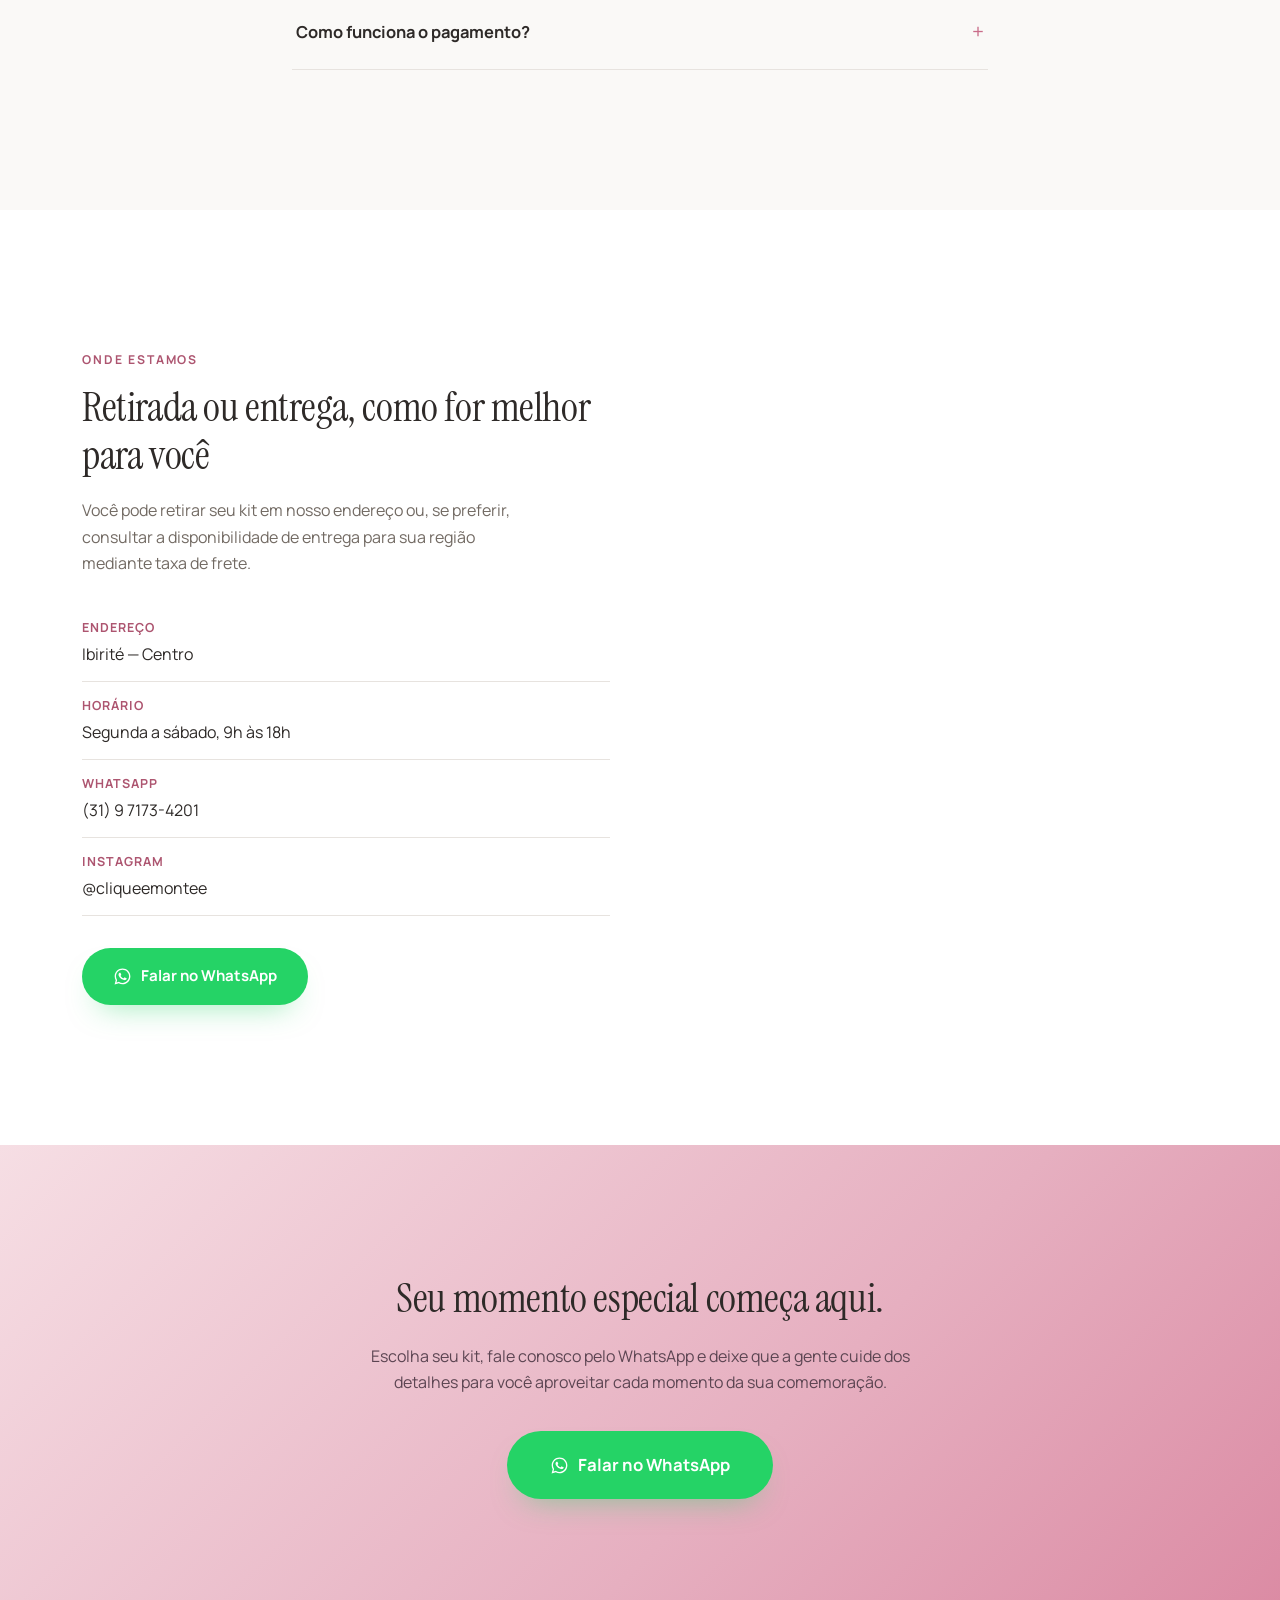
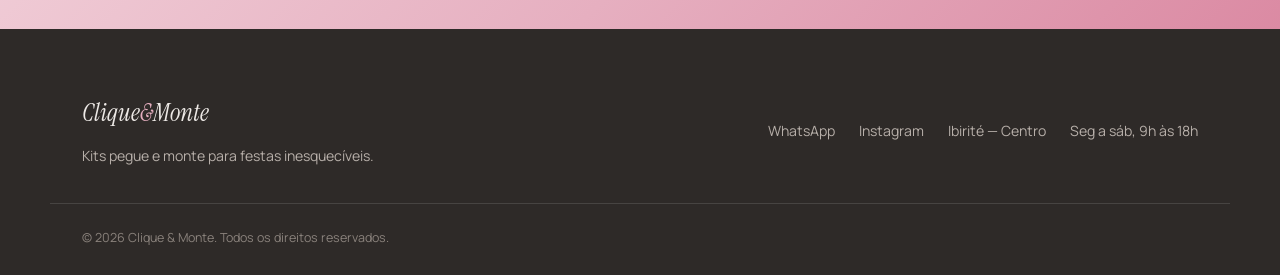
==== commit e51395ab: "nome" ====
--- a/index.html
+++ b/index.html
@@ -356,7 +356,7 @@
         <span>Seg a sáb, 9h às 18h</span>
       </div>
     </div>
-    <div class="wrap footer-bottom">© 2026 Monte &amp; Encante. Todos os direitos reservados.</div>
+    <div class="wrap footer-bottom">© 2026 Clique &amp; Monte. Todos os direitos reservados.</div>
   </footer>
 
   <!-- LIGHTBOX -->
